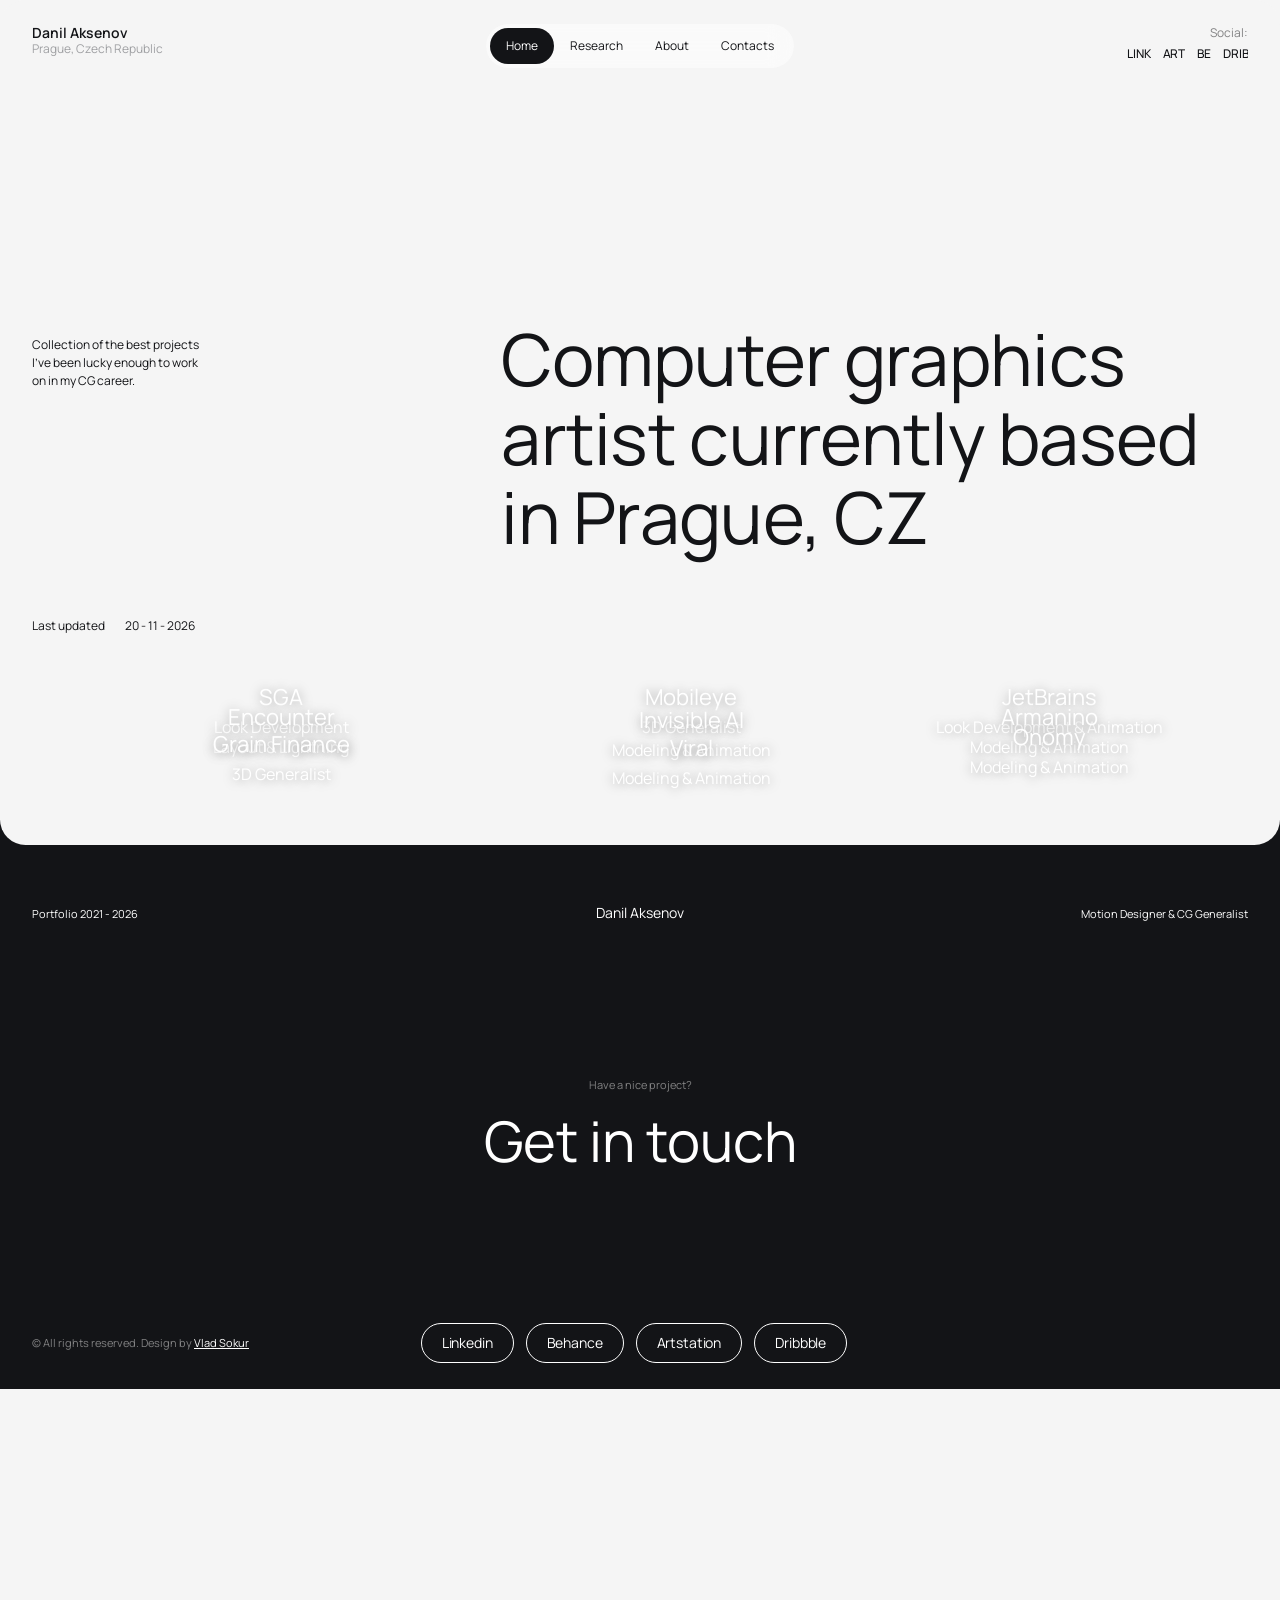
==== index.html @ c0228aa8 "Use looping GIF in Research and align artwork with equal 16px gaps" ====
<!doctype html>
<html lang="en"><head><meta charset="utf-8"><meta name="viewport" content="width=device-width,initial-scale=1"><meta name="description" content="Danil Aksenov — Motion Designer and CG Generalist. Selected projects, research and animation."><title>Danil Aksenov — Motion Designer & CG Generalist</title><link rel="stylesheet" href="fonts.css"><link rel="stylesheet" href="index.css"><link rel="stylesheet" href="migration.css?v=24"></head><body><div class="global w-embed"></div><div data-animation="default" class="navigation w-nav" data-easing2="ease" data-easing="ease" data-collapse="medium" role="banner" data-duration="800" data-doc-height="1"><div class="container nav"><div class="main-grid wf-grid"><div class="brand-logo-wrapper" style="will-change: transform; transform: translate3d(0px, 0%, 0px) scale3d(1, 1, 1) rotateX(0deg) rotateY(0deg) rotateZ(0deg) skew(0deg, 0deg); transform-style: preserve-3d;"><div class="flex-vertical"><a href="index.html?v=24" aria-current="page" class="nav-brand w-nav-brand w--current"><div class="letter-logo _1" style="will-change: opacity; opacity: 1;"><div>Danil Aksenov</div></div></a><div class="nav-location" style="will-change: opacity; opacity: 1;">Prague, Czech Republic</div></div></div><nav role="navigation" id="w-node-_6bff00c8-e530-755f-826a-24de53748403-537483ff" class="menu-nav w-nav-menu"><div class="menu-links-wrapper"><a href="index.html?v=24" aria-current="page" class="floating-item w-inline-block w--current"><div>Home</div></a><a href="galley.html?v=24" class="floating-item w-inline-block"><div>Research</div></a><a href="about.html?v=24" class="floating-item w-inline-block"><div>About</div></a><div class="contact-us-trigger"><a href="mailto:danil.aksenov.personal@gmail.com" class="floating-item w-inline-block"><div>Contacts</div></a></div></div><div id="w-node-_1e26e799-f057-6978-0356-63011d50c113-537483ff" class="nav-link-stack header" style="will-change: transform; transform: translate3d(0px, 0%, 0px) scale3d(1, 1, 1) rotateX(0deg) rotateY(0deg) rotateZ(0deg) skew(0deg, 0deg); transform-style: preserve-3d;"><p class="social-nav small text-color-grey-60" style="will-change: opacity; opacity: 1;">Social:<br></p><div class="nav-social-links-wrapper"><a href="https://www.linkedin.com/in/danielaksenov/" target="_blank" class="nav-link-wrapper _1 w-inline-block" style="will-change: opacity; opacity: 1;"><div class="nav-link-text header" style="transform: translate3d(0px, 0%, 0px) scale3d(1, 1, 1) rotateX(0deg) rotateY(0deg) rotateZ(0deg) skew(0deg, 0deg); transform-style: preserve-3d;">LINK</div></a><a href="https://www.artstation.com/danielaksenov" target="_blank" class="nav-link-wrapper _2 w-inline-block" style="will-change: opacity; opacity: 1;"><div class="nav-link-text header" style="transform: translate3d(0px, 0%, 0px) scale3d(1, 1, 1) rotateX(0deg) rotateY(0deg) rotateZ(0deg) skew(0deg, 0deg); transform-style: preserve-3d;">ART</div></a><a href="https://www.behance.net/danilaksenov" target="_blank" class="nav-link-wrapper _3 w-inline-block" style="will-change: opacity; opacity: 1;"><div class="nav-link-text header" style="transform: translate3d(0px, 0%, 0px) scale3d(1, 1, 1) rotateX(0deg) rotateY(0deg) rotateZ(0deg) skew(0deg, 0deg); transform-style: preserve-3d;">BE</div></a><a href="https://dribbble.com/idanja" target="_blank" class="nav-link-wrapper _1 w-inline-block" style="will-change: opacity; opacity: 1;"><div class="nav-link-text header" style="transform: translate3d(0px, 0%, 0px) scale3d(1, 1, 1) rotateX(0deg) rotateY(0deg) rotateZ(0deg) skew(0deg, 0deg); transform-style: preserve-3d;">Drib</div></a></div></div></nav><div id="w-node-_6bff00c8-e530-755f-826a-24de5374840e-537483ff" class="menu-button w-nav-button" role="button" tabindex="0" aria-label="Toggle menu" aria-expanded="false"><div class="hamburger-icon"><div class="hamburger-bar _1"></div><div class="hamburger-bar _2"></div></div></div></div></div></div><div class="page-wrapper"><div class="section"><div class="container hero w-container"><div class="main-grid wf-grid"><div class="_1st-col-max-width top-margin-m"><div id="w-node-_12ded8d8-88ce-2d5b-c084-29b4864aff2a-014d1ef0" class="flex-vertical full-hight space-between"><p class="paragraph small">Collection of the best projects I've been lucky enough to work on in my CG career. </p><div class="spacer _20"></div><div class="flex-horizontal gap-medium"><p class="paragraph small">Last updated</p><p class="paragraph small">20 - 11 - 2026</p></div></div></div><h1 id="w-node-eea5593f-5096-bcbb-548c-7aca4a2dc20e-014d1ef0" class="bilboard-heading">Computer graphics&nbsp;<br>artist currently based in&nbsp;Prague, CZ<br>‍</h1></div></div></div><div class="columns w-row"><div class="column-3 wf-grid w-col w-col-5"><div class="img_002 img" style="transform: translate3d(0px, 0px, 0px) scale3d(1, 1, 1) rotateX(0deg) rotateY(0deg) rotateZ(0deg) skew(0deg, 0deg); transform-style: preserve-3d;"><a href="#" class="lightbox-link-7 w-inline-block w-lightbox" aria-label="Open SGA" role="button"><img src="23c7a71582-677f911bb66220374d6a6f82_eye2-red.gif" loading="lazy" alt="SGA" class="image-2" decoding="async"><script type="application/json" class="w-json">{
  "items": [
    {
      "_id": "677f933f2c4178d35f7b1e13",
      "origFileName": "seq1-red.gif",
      "fileName": "seq1-red.gif",
      "fileSize": 1978857,
      "height": 106,
      "url": "0d39f5da6f-677f933f2c4178d35f7b1e13_seq1-red.gif",
      "width": 750,
      "type": "image"
    },
    {
      "_id": "677f943a238ac2aab576ac87",
      "origFileName": "eye_00157.jpg",
      "fileName": "eye_00157.jpg",
      "fileSize": 67132,
      "height": 282,
      "url": "00de5e7434-677f943a238ac2aab576ac87_eye_00157.jpg",
      "width": 2000,
      "type": "image"
    },
    {
      "_id": "677f93e2238ac2aab576291e",
      "origFileName": "seq2-red.gif",
      "fileName": "seq2-red.gif",
      "fileSize": 1890263,
      "height": 106,
      "url": "7875ecbae4-677f93e2238ac2aab576291e_seq2-red.gif",
      "width": 750,
      "type": "image"
    },
    {
      "_id": "677f943a1c99354198af484c",
      "origFileName": "face_00148.jpg",
      "fileName": "face_00148.jpg",
      "fileSize": 75454,
      "height": 282,
      "url": "5a947c3e8d-677f943a1c99354198af484c_face_00148.jpg",
      "width": 2000,
      "type": "image"
    }
  ],
  "group": ""
}</script></a><div class="project-name">SGA<br></div><div class="role">Look Development<br></div></div><div class="img_002 img" style="transform: translate3d(0px, 0px, 0px) scale3d(1, 1, 1) rotateX(0deg) rotateY(0deg) rotateZ(0deg) skew(0deg, 0deg); transform-style: preserve-3d;"><a href="#" class="lightbox-link-7 w-inline-block w-lightbox" aria-label="Open Encounter" role="button"><img src="0c035c710d-677e8c63930a96961b8e975d_screen3_reduced.gif" loading="lazy" height="Auto" alt="Encounter" class="image-2" decoding="async"><script type="application/json" class="w-json">{
  "items": [
    {
      "_id": "677e961bb2d4076720dfd8df",
      "origFileName": "cover.png",
      "fileName": "cover.png",
      "fileSize": 1939706,
      "height": 819,
      "url": "e4ac8e5a40-677e961bb2d4076720dfd8df_cover.png",
      "width": 1920,
      "type": "image"
    },
    {
      "_id": "677e8c63930a96961b8e975d",
      "origFileName": "screen3_reduced.gif",
      "fileName": "screen3_reduced.gif",
      "fileSize": 3441001,
      "height": 292,
      "url": "0c035c710d-677e8c63930a96961b8e975d_screen3_reduced.gif",
      "width": 700,
      "type": "image"
    }
  ],
  "group": ""
}</script></a><div class="project-name">Encounter<br></div><div class="role">Layout &amp; Lightning<br></div></div><div class="img_002 img" style="transform: translate3d(0px, 0px, 0px) scale3d(1, 1, 1) rotateX(0deg) rotateY(0deg) rotateZ(0deg) skew(0deg, 0deg); transform-style: preserve-3d;"><a href="#" class="lightbox-link-3 w-inline-block w-lightbox" aria-label="Open Grain Finance" role="button"><img src="5e1a1f3828-6641cc28339c1015781fbca0_cover_r_ups.jpg" loading="lazy" alt="Grain Finance" class="image-4" decoding="async"><script type="application/json" class="w-json">{
  "items": [
    {
      "_id": "677ea21e091d93a84d8bb4ae",
      "origFileName": "planet.gif",
      "fileName": "planet.gif",
      "fileSize": 3442481,
      "height": 360,
      "url": "dc5d271c99-677ea21e091d93a84d8bb4ae_planet.gif",
      "width": 640,
      "type": "image"
    },
    {
      "_id": "677ea21e6cf8d15284ab6c07",
      "origFileName": "base-red.gif",
      "fileName": "base-red.gif",
      "fileSize": 1842731,
      "height": 360,
      "url": "6edb04892a-677ea21e6cf8d15284ab6c07_base-red.gif",
      "width": 640,
      "type": "image"
    },
    {
      "_id": "6641cc28339c1015781fbca0",
      "origFileName": "cover_r_ups.jpg",
      "fileName": "cover_r_ups.jpg",
      "fileSize": 225324,
      "height": 2160,
      "url": "5e1a1f3828-6641cc28339c1015781fbca0_cover_r_ups.jpg",
      "width": 3840,
      "type": "image"
    },
    {
      "_id": "6640fce46ca6185e98e57696",
      "origFileName": "st2_r.jpg",
      "fileName": "st2_r.jpg",
      "fileSize": 71417,
      "height": 1080,
      "url": "05345d9b4e-6640fce46ca6185e98e57696_st2_r.jpg",
      "width": 1920,
      "type": "image"
    },
    {
      "_id": "6640fce4c14ea6e649ef270a",
      "origFileName": "st3_r.jpg",
      "fileName": "st3_r.jpg",
      "fileSize": 72502,
      "height": 788,
      "url": "6dc74e7edf-6640fce4c14ea6e649ef270a_st3_r.jpg",
      "width": 1400,
      "type": "image"
    }
  ],
  "group": ""
}</script></a><div class="project-name">Grain Finance<br></div><div class="role">3D Generalist<br></div></div></div><div class="column-4 wf-grid w-col w-col-3"><div class="img_002 img" style="transform: translate3d(0px, 0px, 0px) scale3d(1, 1, 1) rotateX(0deg) rotateY(0deg) rotateZ(0deg) skew(0deg, 0deg); transform-style: preserve-3d;"><a href="#" class="lightbox-link-7 w-inline-block w-lightbox" aria-label="Open Mobileye" role="button"><img src="a9d5a0a18e-6800b5ca703043db9fc90cd1_MAIN_RENDER_00128.jpg" loading="lazy" alt="Mobileye" class="image-5" decoding="async"><script type="application/json" class="w-json">{
  "items": [
    {
      "url": "https://player.vimeo.com/video/1075334943?badge=0&amp;autopause=0&amp",
      "originalUrl": "https://player.vimeo.com/video/1075334943?badge=0&amp;autopause=0&amp",
      "width": 940,
      "height": 529,
      "thumbnailUrl": "https://i.vimeocdn.com/video/2004897619-85025051af658ada781a04e2ee018b6e32bf55c8af9577df3e63c542b412a85f-d_1280",
      "html": "<iframe class=\"embedly-embed\" src=\"//cdn.embedly.com/widgets/media.html?src=https%3A%2F%2Fplayer.vimeo.com%2Fvideo%2F1075334943%3Fapp_id%3D122963&dntp=1&display_name=Vimeo&url=https%3A%2F%2Fplayer.vimeo.com%2Fvideo%2F1075334943%3Fbadge%3D0%26amp%3Bautopause%3D0%26amp&image=https%3A%2F%2Fi.vimeocdn.com%2Fvideo%2F2004897619-85025051af658ada781a04e2ee018b6e32bf55c8af9577df3e63c542b412a85f-d_1280&type=text%2Fhtml&schema=vimeo\" width=\"940\" height=\"529\" scrolling=\"no\" title=\"Vimeo embed\" frameborder=\"0\" allow=\"autoplay; fullscreen; encrypted-media; picture-in-picture;\" allowfullscreen=\"true\"></iframe>",
      "type": "video"
    },
    {
      "_id": "67fd1bec5b964c7ed06360a3",
      "origFileName": "mobileye_styleframes_v002.jpg",
      "fileName": "mobileye_styleframes_v002.jpg",
      "fileSize": 1101881,
      "height": 4000,
      "url": "af88cd55a4-67fd1bec5b964c7ed06360a3_mobileye_styleframes_v002.jpg",
      "width": 6300,
      "type": "image"
    }
  ],
  "group": ""
}</script></a><div class="project-name">Mobileye<br></div><div class="role">3D Generalist<br></div></div><div class="img_002 img" style="transform: translate3d(0px, 0px, 0px) scale3d(1, 1, 1) rotateX(0deg) rotateY(0deg) rotateZ(0deg) skew(0deg, 0deg); transform-style: preserve-3d;"><a href="#" class="lightbox-link-3 w-inline-block w-lightbox" aria-label="Open Invisible AI" role="button"><img src="012244b14d-677ea8f619e6b197e07360fa_cover4.jpg" loading="lazy" alt="Invisible AI" class="image-3" decoding="async"><script type="application/json" class="w-json">{
  "items": [
    {
      "_id": "677ea5c5fb11ecca5392c798",
      "origFileName": "clip3.gif",
      "fileName": "clip3.gif",
      "fileSize": 1867366,
      "height": 360,
      "url": "240f49de8f-677ea5c5fb11ecca5392c798_clip3.gif",
      "width": 640,
      "type": "image"
    },
    {
      "_id": "677ea66c602e25914b803562",
      "origFileName": "clip2.gif",
      "fileName": "clip2.gif",
      "fileSize": 4050346,
      "height": 360,
      "url": "9ddf94e900-677ea66c602e25914b803562_clip2.gif",
      "width": 640,
      "type": "image"
    },
    {
      "_id": "677ea5c6cfd5a47be14ee958",
      "origFileName": "clip1.gif",
      "fileName": "clip1.gif",
      "fileSize": 3401688,
      "height": 360,
      "url": "d145cab263-677ea5c6cfd5a47be14ee958_clip1.gif",
      "width": 640,
      "type": "image"
    }
  ],
  "group": ""
}</script></a><div class="project-name">Invisible AI<br></div><div class="role">Modeling &amp; Animation<br></div></div><div class="img_002 img" style="transform: translate3d(0px, 0px, 0px) scale3d(1, 1, 1) rotateX(0deg) rotateY(0deg) rotateZ(0deg) skew(0deg, 0deg); transform-style: preserve-3d;"><a href="#" class="lightbox-link-3 w-inline-block w-lightbox" aria-label="Open Viral" role="button"><img src="7434d011ae-6641cd2d2def5a79c9dce2a8_cover_ups.jpg" loading="lazy" alt="Viral" class="image-3" decoding="async"><script type="application/json" class="w-json">{
  "items": [
    {
      "_id": "677eae32677b649496a0b278",
      "origFileName": "clip4.gif",
      "fileName": "clip4.gif",
      "fileSize": 1522070,
      "height": 360,
      "url": "450519ebae-677eae32677b649496a0b278_clip4.gif",
      "width": 640,
      "type": "image"
    }
  ],
  "group": ""
}</script></a><div class="project-name">Viral<br></div><div class="role">Modeling &amp; Animation<br></div></div></div><div class="column-6 wf-grid w-col w-col-4"><div class="img_002 img" style="transform: translate3d(0px, 0px, 0px) scale3d(1, 1, 1) rotateX(0deg) rotateY(0deg) rotateZ(0deg) skew(0deg, 0deg); transform-style: preserve-3d;"><a href="#" class="lightbox-link-7 w-inline-block w-lightbox" aria-label="Open JetBrains" role="button"><img src="d87b383fe1-6800b77668a76e9a886cc039_man-red.gif" loading="lazy" alt="JetBrains" class="image-5" decoding="async"><script type="application/json" class="w-json">{
  "items": [
    {
      "_id": "6800b77668a76e9a886cc039",
      "origFileName": "man-red.gif",
      "fileName": "man-red.gif",
      "fileSize": 3182995,
      "height": 360,
      "url": "d87b383fe1-6800b77668a76e9a886cc039_man-red.gif",
      "width": 640,
      "type": "image"
    },
    {
      "_id": "6800b822d16a29c277270807",
      "origFileName": "man_f00.jpg",
      "fileName": "man_f00.jpg",
      "fileSize": 452344,
      "height": 1080,
      "url": "5de1a4eac4-6800b822d16a29c277270807_man_f00.jpg",
      "width": 1920,
      "type": "image"
    },
    {
      "_id": "6800b822ef90899aa8883eee",
      "origFileName": "man_f63.jpg",
      "fileName": "man_f63.jpg",
      "fileSize": 314467,
      "height": 1080,
      "url": "ef725977ff-6800b822ef90899aa8883eee_man_f63.jpg",
      "width": 1920,
      "type": "image"
    }
  ],
  "group": ""
}</script></a><div class="project-name">JetBrains<br></div><div class="role">Look Development &amp;&nbsp;Animation<br></div></div><div class="img_002 img" style="transform: translate3d(0px, 0px, 0px) scale3d(1, 1, 1) rotateX(0deg) rotateY(0deg) rotateZ(0deg) skew(0deg, 0deg); transform-style: preserve-3d;"><a href="#" class="lightbox-link-7 w-inline-block w-lightbox" aria-label="Open Armanino" role="button"><img src="28a010efc9-677eb5335ff6e66dd2525094_armanino-red.gif" loading="lazy" alt="Armanino" class="image-5" decoding="async"><script type="application/json" class="w-json">{
  "items": [
    {
      "url": "https://player.vimeo.com/video/944052188?h=8325adc11d&title=0&portrait=0",
      "originalUrl": "https://player.vimeo.com/video/944052188?h=8325adc11d&title=0&portrait=0",
      "width": 940,
      "height": 529,
      "thumbnailUrl": "https://i.vimeocdn.com/video/1848744626-97da7d907b58a32d589fdc3cabeb0f2f4462107ca9335b877e95e047f49f2d19-d_1280",
      "html": "<iframe class=\"embedly-embed\" src=\"//cdn.embedly.com/widgets/media.html?src=https%3A%2F%2Fplayer.vimeo.com%2Fvideo%2F944052188%3Fapp_id%3D122963&dntp=1&display_name=Vimeo&url=https%3A%2F%2Fplayer.vimeo.com%2Fvideo%2F944052188%3Fh%3D8325adc11d%26title%3D0%26portrait%3D0&image=https%3A%2F%2Fi.vimeocdn.com%2Fvideo%2F1848744626-97da7d907b58a32d589fdc3cabeb0f2f4462107ca9335b877e95e047f49f2d19-d_1280&type=text%2Fhtml&schema=vimeo\" width=\"940\" height=\"529\" scrolling=\"no\" title=\"Vimeo embed\" frameborder=\"0\" allow=\"autoplay; fullscreen; encrypted-media; picture-in-picture;\" allowfullscreen=\"true\"></iframe>",
      "type": "video"
    }
  ],
  "group": ""
}</script></a><div class="project-name">Armanino<br></div><div class="role">Modeling &amp;&nbsp;Animation<br></div></div><div class="img_002 img" style="transform: translate3d(0px, 0px, 0px) scale3d(1, 1, 1) rotateX(0deg) rotateY(0deg) rotateZ(0deg) skew(0deg, 0deg); transform-style: preserve-3d;"><a href="#" class="lightbox-link-7 w-inline-block w-lightbox" aria-label="Open Onomy" role="button"><img src="57f17999bd-677ec4bed0d797768b13dc36_pt4-red.gif" loading="lazy" alt="Onomy" class="image-5" decoding="async"><script type="application/json" class="w-json">{
  "items": [
    {
      "_id": "677ec4bed0d797768b13dc36",
      "origFileName": "pt4-red.gif",
      "fileName": "pt4-red.gif",
      "fileSize": 2131026,
      "height": 360,
      "url": "57f17999bd-677ec4bed0d797768b13dc36_pt4-red.gif",
      "width": 640,
      "type": "image"
    },
    {
      "_id": "677ec4bed0d797768b13dbfa",
      "origFileName": "pt5-red.gif",
      "fileName": "pt5-red.gif",
      "fileSize": 1903484,
      "height": 360,
      "url": "6a7ea31cdc-677ec4bed0d797768b13dbfa_pt5-red.gif",
      "width": 640,
      "type": "image"
    }
  ],
  "group": ""
}</script></a><div class="project-name">Onomy<br></div><div class="role">Modeling &amp;&nbsp;Animation<br></div></div></div></div><div class="w-layout-blockcontainer container-2 w-container"></div></div><div class="footer-wrapper"><div id="contacts" class="section footer"><div class="container footer w-container"><div class="grid"><div class="grid-item animation-reveal-1" style="transform: translate3d(0px, 32px, 0px) scale3d(1, 1, 1) rotateX(0deg) rotateY(0deg) rotateZ(0deg) skew(0deg, 0deg); transform-style: preserve-3d; opacity: 0;"><div class="flex-horizontal justify-space-between align-baseline"><div class="flex-item-33"><p class="paragraph extra-small">Portfolio 2021 - 2026</p></div><div class="flex-item-33 center"><p class="paragraph">Danil Aksenov</p></div><div class="flex-item-33 right"><p class="paragraph extra-small">Motion Designer &amp; CG&nbsp;Generalist</p></div></div></div><div class="footer-contact-wrapper animation-reveal-2" style="opacity: 0; transform: translate3d(0px, 32px, 0px) scale3d(1, 1, 1) rotateX(0deg) rotateY(0deg) rotateZ(0deg) skew(0deg, 0deg); transform-style: preserve-3d;"><p class="paragraph extra-small text-color-grey-60">Have a nice project?</p><div class="spacer _20"></div><a href="mailto:danil.aksenov.personal@gmail.com" class="contact-email-link w-inline-block" aria-label="Email Danil Aksenov at danil.aksenov.personal@gmail.com"><div class="overflow-hidden"><div class="link-floating-text contact-email-text-shadow" style="transform: translate3d(0px, 0%, 0px) scale3d(1, 1, 1) rotateX(0deg) rotateY(0deg) rotateZ(0deg) skew(0deg, 0deg); transform-style: preserve-3d;">Get in touch</div></div></a></div></div><div class="grid"><div class="grid-item _33 footer-2"><div class="footer-bottom-wrapper animation-reveal-2" style="opacity: 0; transform: translate3d(0px, 32px, 0px) scale3d(1, 1, 1) rotateX(0deg) rotateY(0deg) rotateZ(0deg) skew(0deg, 0deg); transform-style: preserve-3d;"><div class="paragraph extra-small">© All rights reserved. Design by <a href="https://vladsokur.webflow.io" target="_blank" class="text-link white">Vlad Sokur</a> <br></div></div></div><div class="grid-item _33 footer-center"><div class="footer-bottom-wrapper center-align animation-reveal-2" style="opacity: 0; transform: translate3d(0px, 32px, 0px) scale3d(1, 1, 1) rotateX(0deg) rotateY(0deg) rotateZ(0deg) skew(0deg, 0deg); transform-style: preserve-3d;"><a href="https://www.linkedin.com/in/danielaksenov/" target="_blank" class="button stroke white w-inline-block"><div class="link-text-wrapper"><div class="link-floating-text shadow-medium-light" style="transform: translate3d(0px, 0%, 0px) scale3d(1, 1, 1) rotateX(0deg) rotateY(0deg) rotateZ(0deg) skew(0deg, 0deg); transform-style: preserve-3d;">Linkedin</div></div></a><a href="https://www.behance.net/danilaksenov" target="_blank" class="button stroke white w-inline-block"><div class="link-text-wrapper"><div class="link-floating-text shadow-medium-light" style="transform: translate3d(0px, 0%, 0px) scale3d(1, 1, 1) rotateX(0deg) rotateY(0deg) rotateZ(0deg) skew(0deg, 0deg); transform-style: preserve-3d;">Behance</div></div></a><a href="https://www.artstation.com/danielaksenov" target="_blank" class="button stroke white w-inline-block"><div class="link-text-wrapper"><div class="link-floating-text shadow-medium-light" style="transform: translate3d(0px, 0%, 0px) scale3d(1, 1, 1) rotateX(0deg) rotateY(0deg) rotateZ(0deg) skew(0deg, 0deg); transform-style: preserve-3d;">Artstation</div></div></a><a href="https://dribbble.com/idanja" target="_blank" class="button stroke white w-inline-block"><div class="link-text-wrapper"><div class="link-floating-text shadow-medium-light" style="transform: translate3d(0px, 0%, 0px) scale3d(1, 1, 1) rotateX(0deg) rotateY(0deg) rotateZ(0deg) skew(0deg, 0deg); transform-style: preserve-3d;">Dribbble</div></div></a></div></div></div></div></div></div><script src="site.js?v=24" defer></script></body></html>
---- fonts.css ----
@font-face {
  font-family: 'Manrope';
  font-style: normal;
  font-weight: 400;
  font-display: swap;
  src: url(c4a1fdb19c-xn7_YHE41ni1AdIRqAuZuw1Bx9mbZk79FO_F.ttf) format('truetype');
}
@font-face {
  font-family: 'Manrope';
  font-style: normal;
  font-weight: 500;
  font-display: swap;
  src: url(562a2afbcb-xn7_YHE41ni1AdIRqAuZuw1Bx9mbZk7PFO_F.ttf) format('truetype');
}
@font-face {
  font-family: 'Manrope';
  font-style: normal;
  font-weight: 600;
  font-display: swap;
  src: url(6785230cfb-xn7_YHE41ni1AdIRqAuZuw1Bx9mbZk4jE-_F.ttf) format('truetype');
}
@font-face {
  font-family: 'Manrope';
  font-style: normal;
  font-weight: 700;
  font-display: swap;
  src: url(44033c0251-xn7_YHE41ni1AdIRqAuZuw1Bx9mbZk4aE-_F.ttf) format('truetype');
}
---- index.css ----
.wf-force-outline-none[tabindex="-1"]:focus { outline: none; }
html { font-size: 16px; }
html.wf-open-canvas { font-size: 16px; }
html { font-family: sans-serif; text-size-adjust: 100%; }
body { margin: 0px; }
article, aside, details, figcaption, figure, footer, header, hgroup, main, menu, nav, section, summary { display: block; }
audio, canvas, progress, video { display: inline-block; vertical-align: baseline; }
audio:not([controls]) { display: none; height: 0px; }
[hidden], template { display: none; }
a { background-color: transparent; }
a:active, a:hover { outline: 0px; }
abbr[title] { border-bottom: 1px dotted; }
b, strong { font-weight: bold; }
dfn { font-style: italic; }
h1 { font-size: 2em; margin: 0.67em 0px; }
mark { background: rgb(255, 255, 0); color: rgb(0, 0, 0); }
small { font-size: 80%; }
sub, sup { font-size: 75%; line-height: 0; position: relative; vertical-align: baseline; }
sup { top: -0.5em; }
sub { bottom: -0.25em; }
img { border: 0px; }
svg:not(:root) { overflow: hidden; }
figure { margin: 1em 40px; }
hr { box-sizing: content-box; height: 0px; }
pre { overflow: auto; }
code, kbd, pre, samp { font-family: monospace, monospace; font-size: 1em; }
button, input, optgroup, select, textarea { color: inherit; font: inherit; margin: 0px; }
button { overflow: visible; }
button, select { text-transform: none; }
button, html input[type="button"], input[type="reset"] { appearance: button; cursor: pointer; }
button[disabled], html input[disabled] { cursor: default; }
input { line-height: normal; }
input[type="checkbox"], input[type="radio"] { box-sizing: border-box; padding: 0px; }
input[type="number"]::-webkit-inner-spin-button, input[type="number"]::-webkit-outer-spin-button { height: auto; }
input[type="search"] { appearance: none; }
input[type="search"]::-webkit-search-cancel-button, input[type="search"]::-webkit-search-decoration { appearance: none; }
fieldset { border: 1px solid rgb(192, 192, 192); margin: 0px 2px; padding: 0.35em 0.625em 0.75em; }
legend { border: 0px; padding: 0px; }
textarea { overflow: auto; }
optgroup { font-weight: bold; }
table { border-collapse: collapse; border-spacing: 0px; }
td, th { padding: 0px; }
@font-face { font-family: webflow-icons; src: url("[data-uri]") format("truetype"); font-weight: normal; font-style: normal; }
[class^="w-icon-"], [class*=" w-icon-"] { speak: none; font-style: normal; font-weight: normal; font-variant: normal; text-transform: none; line-height: 1; -webkit-font-smoothing: antialiased; font-family: webflow-icons !important; }
.w-icon-slider-right::before { content: ""; }
.w-icon-slider-left::before { content: ""; }
.w-icon-nav-menu::before { content: ""; }
.w-icon-arrow-down::before, .w-icon-dropdown-toggle::before { content: ""; }
.w-icon-file-upload-remove::before { content: ""; }
.w-icon-file-upload-icon::before { content: ""; }
* { box-sizing: border-box; }
html { height: 100%; }
body { margin: 0px; min-height: 100%; background-color: rgb(255, 255, 255); font-family: Arial, sans-serif; font-size: 14px; line-height: 20px; color: rgb(51, 51, 51); }
img { max-width: 100%; vertical-align: middle; display: inline-block; }
html.w-mod-touch * { background-attachment: scroll !important; }
.w-block { display: block; }
.w-inline-block { max-width: 100%; display: inline-block; }
.w-clearfix::before, .w-clearfix::after { content: " "; display: table; grid-area: 1 / 1 / 2 / 2; }
.w-clearfix::after { clear: both; }
.w-hidden { display: none; }
.w-button { display: inline-block; padding: 9px 15px; background-color: rgb(56, 152, 236); color: white; border: 0px; line-height: inherit; text-decoration: none; cursor: pointer; border-radius: 0px; }
input.w-button { appearance: button; }
:where(button.w-popover-trigger) { background-color: transparent; border: 0px; color: inherit; cursor: pointer; font: inherit; margin: 0px; padding: 0px; text-align: inherit; text-decoration: inherit; }
:where(button.w-modal-trigger) { background-color: transparent; border: 0px; color: inherit; cursor: pointer; font: inherit; margin: 0px; padding: 0px; text-align: inherit; text-decoration: inherit; }
:where(.w-popover) { position-anchor: auto; position-area: top; }
:where(.w-popover[data-w-popover-backdrop-animated], .w-modal[data-w-popover-backdrop-animated])::backdrop { animation: var(--w-backdrop-animation, none); }
:where(.w-popover, .w-modal) { --w-backdrop-animation: initial; }
.w-popover-mask { position: fixed !important; inset: 0px !important; width: auto !important; height: auto !important; max-width: none !important; max-height: none !important; margin: 0px !important; padding: 0px !important; border: 0px !important; opacity: 0 !important; transform: none !important; clip-path: none !important; pointer-events: auto !important; }
.w-popover-mask[popover] { translate: none !important; rotate: none !important; scale: none !important; }
.w-popover-mask::backdrop { display: none !important; }
.w-popover-mask:not(:popover-open) { display: none !important; }
@supports not selector(:popover-open) {
  .w-popover-mask { display: none !important; }
}
.w-popover[popover]:not(:popover-open) { display: none; }
.w-modal:not([open]):not([popover]) { display: none; }
.w-modal[popover]:not(:popover-open) { display: none; }
:where(.w-modal[data-w-modal-lock-scroll]) { overscroll-behavior: contain; }
html[data-w-dynpage] [data-w-cloak] { color: transparent !important; }
.w-code-block { margin: unset; }
pre.w-code-block code { all: inherit; }
pre.w-code-block code > span { display: block !important; }
.w-optimization { display: contents; }
.w-webflow-badge, .w-webflow-badge > img { box-sizing: unset; width: unset; height: unset; max-height: unset; max-width: unset; min-height: unset; min-width: unset; margin: unset; padding: unset; float: unset; clear: unset; border: unset; border-radius: unset; background: unset; box-shadow: unset; transform: unset; transition: unset; direction: unset; font-family: unset; font-weight: unset; color: unset; font-size: unset; line-height: unset; font-style: unset; font-variant: unset; text-align: unset; letter-spacing: unset; text-decoration: unset; text-indent: unset; text-transform: unset; list-style-type: unset; text-shadow: unset; vertical-align: unset; cursor: unset; white-space: unset; word-break: unset; word-spacing: unset; overflow-wrap: unset; }
.w-webflow-badge { white-space: nowrap; box-shadow: rgba(0, 0, 0, 0.1) 0px 0px 0px 1px, rgba(0, 0, 0, 0.1) 0px 1px 3px; cursor: pointer; position: fixed !important; display: inline-block !important; visibility: visible !important; opacity: 1 !important; z-index: 2147483647 !important; inset: auto 12px 12px auto !important; color: rgb(170, 173, 176) !important; background-color: rgb(255, 255, 255) !important; border-radius: 3px !important; padding: 6px !important; font-size: 12px !important; line-height: 14px !important; text-decoration: none !important; transform: none !important; margin: 0px !important; width: auto !important; height: auto !important; overflow: unset !important; }
.w-webflow-badge > img { position: unset; display: inline-block !important; visibility: unset !important; opacity: 1 !important; vertical-align: middle !important; }
h1, h2, h3, h4, h5, h6 { font-weight: bold; margin-bottom: 10px; }
h1 { font-size: 38px; line-height: 44px; margin-top: 20px; }
h2 { font-size: 32px; line-height: 36px; margin-top: 20px; }
h3 { font-size: 24px; line-height: 30px; margin-top: 20px; }
h4 { font-size: 18px; line-height: 24px; margin-top: 10px; }
h5 { font-size: 14px; line-height: 20px; margin-top: 10px; }
h6 { font-size: 12px; line-height: 18px; margin-top: 10px; }
p { margin-top: 0px; margin-bottom: 10px; }
blockquote { margin: 0px 0px 10px; padding: 10px 20px; border-left: 5px solid rgb(226, 226, 226); font-size: 18px; line-height: 22px; }
figure { margin: 0px 0px 10px; }
figcaption { margin-top: 5px; text-align: center; }
ul, ol { margin-top: 0px; margin-bottom: 10px; padding-left: 40px; }
.w-list-unstyled { padding-left: 0px; list-style: none; }
.w-embed::before, .w-embed::after { content: " "; display: table; grid-area: 1 / 1 / 2 / 2; }
.w-embed::after { clear: both; }
.w-video { width: 100%; position: relative; padding: 0px; }
.w-video iframe, .w-video object, .w-video embed { position: absolute; top: 0px; left: 0px; width: 100%; height: 100%; border-width: medium; border-style: none; border-color: currentcolor; border-image: none; }
fieldset { padding: 0px; margin: 0px; border: 0px; }
button, [type="button"], [type="reset"] { border: 0px; cursor: pointer; appearance: button; }
.w-form { margin: 0px 0px 15px; }
.w-form-done { display: none; padding: 20px; text-align: center; background-color: rgb(221, 221, 221); }
.w-form-fail { display: none; margin-top: 10px; padding: 10px; background-color: rgb(255, 222, 222); }
label { display: block; margin-bottom: 5px; font-weight: bold; }
.w-input, .w-select { display: block; width: 100%; height: 38px; padding: 8px 12px; margin-bottom: 10px; font-size: 14px; line-height: 1.42857; color: rgb(51, 51, 51); vertical-align: middle; background-color: rgb(255, 255, 255); border: 1px solid rgb(204, 204, 204); }
.w-input::placeholder, .w-select::placeholder { color: rgb(153, 153, 153); }
.w-input:focus, .w-select:focus { border-color: rgb(56, 152, 236); outline: 0px; }
.w-input[disabled], .w-select[disabled], .w-input[readonly], .w-select[readonly], fieldset[disabled] .w-input, fieldset[disabled] .w-select { cursor: not-allowed; }
.w-input[disabled]:not(.w-input-disabled), .w-select[disabled]:not(.w-input-disabled), .w-input[readonly], .w-select[readonly], fieldset[disabled]:not(.w-input-disabled) .w-input, fieldset[disabled]:not(.w-input-disabled) .w-select { background-color: rgb(238, 238, 238); }
textarea.w-input, textarea.w-select { height: auto; }
.w-select { background-color: rgb(243, 243, 243); }
.w-select[multiple] { height: auto; }
.w-form-label { display: inline-block; cursor: pointer; font-weight: normal; margin-bottom: 0px; }
.w-radio { display: block; margin-bottom: 5px; padding-left: 20px; }
.w-radio::before, .w-radio::after { content: " "; display: table; grid-area: 1 / 1 / 2 / 2; }
.w-radio::after { clear: both; }
.w-radio-input { margin: 4px 0px 0px -20px; line-height: normal; float: left; }
.w-radio-input { margin-top: 3px; }
.w-file-upload { display: block; margin-bottom: 10px; }
.w-file-upload-input { width: 0.1px; height: 0.1px; opacity: 0; overflow: hidden; position: absolute; z-index: -100; }
.w-file-upload-default, .w-file-upload-uploading, .w-file-upload-success { display: inline-block; color: rgb(51, 51, 51); }
.w-file-upload-error { display: block; margin-top: 10px; }
.w-file-upload-default.w-hidden, .w-file-upload-uploading.w-hidden, .w-file-upload-error.w-hidden, .w-file-upload-success.w-hidden { display: none; }
.w-file-upload-uploading-btn { display: flex; font-size: 14px; font-weight: normal; cursor: pointer; margin: 0px; padding: 8px 12px; border: 1px solid rgb(204, 204, 204); background-color: rgb(250, 250, 250); }
.w-file-upload-file { display: flex; flex-grow: 1; justify-content: space-between; margin: 0px; padding: 8px 9px 8px 11px; border: 1px solid rgb(204, 204, 204); background-color: rgb(250, 250, 250); }
.w-file-upload-file-name { font-size: 14px; font-weight: normal; display: block; }
.w-file-remove-link { margin-top: 3px; margin-left: 10px; width: auto; height: auto; padding: 3px; display: block; cursor: pointer; }
.w-icon-file-upload-remove { margin: auto; font-size: 10px; }
.w-file-upload-error-msg { display: inline-block; color: rgb(234, 56, 76); padding: 2px 0px; }
.w-file-upload-info { display: inline-block; line-height: 38px; padding: 0px 12px; }
.w-file-upload-label { display: inline-block; font-size: 14px; font-weight: normal; cursor: pointer; margin: 0px; padding: 8px 12px; border: 1px solid rgb(204, 204, 204); background-color: rgb(250, 250, 250); }
.w-icon-file-upload-icon, .w-icon-file-upload-uploading { display: inline-block; margin-right: 8px; width: 20px; }
.w-icon-file-upload-uploading { height: 20px; }
.w-container { margin-left: auto; margin-right: auto; max-width: 940px; }
.w-container::before, .w-container::after { content: " "; display: table; grid-area: 1 / 1 / 2 / 2; }
.w-container::after { clear: both; }
.w-container .w-row { margin-left: -10px; margin-right: -10px; }
.w-row::before, .w-row::after { content: " "; display: table; grid-area: 1 / 1 / 2 / 2; }
.w-row::after { clear: both; }
.w-row .w-row { margin-left: 0px; margin-right: 0px; }
.w-col { position: relative; float: left; width: 100%; min-height: 1px; padding-left: 10px; padding-right: 10px; }
.w-col .w-col { padding-left: 0px; padding-right: 0px; }
.w-col-1 { width: 8.33333%; }
.w-col-2 { width: 16.6667%; }
.w-col-3 { width: 25%; }
.w-col-4 { width: 33.3333%; }
.w-col-5 { width: 41.6667%; }
.w-col-6 { width: 50%; }
.w-col-7 { width: 58.3333%; }
.w-col-8 { width: 66.6667%; }
.w-col-9 { width: 75%; }
.w-col-10 { width: 83.3333%; }
.w-col-11 { width: 91.6667%; }
.w-col-12 { width: 100%; }
.w-hidden-main { display: none !important; }
@media screen and (max-width: 991px) {
  .w-container { max-width: 728px; }
  .w-hidden-main { display: inherit !important; }
  .w-hidden-medium { display: none !important; }
  .w-col-medium-1 { width: 8.33333%; }
  .w-col-medium-2 { width: 16.6667%; }
  .w-col-medium-3 { width: 25%; }
  .w-col-medium-4 { width: 33.3333%; }
  .w-col-medium-5 { width: 41.6667%; }
  .w-col-medium-6 { width: 50%; }
  .w-col-medium-7 { width: 58.3333%; }
  .w-col-medium-8 { width: 66.6667%; }
  .w-col-medium-9 { width: 75%; }
  .w-col-medium-10 { width: 83.3333%; }
  .w-col-medium-11 { width: 91.6667%; }
  .w-col-medium-12 { width: 100%; }
  .w-col-stack { width: 100%; left: auto; right: auto; }
}
@media screen and (max-width: 767px) {
  .w-hidden-main { display: inherit !important; }
  .w-hidden-medium { display: inherit !important; }
  .w-hidden-small { display: none !important; }
  .w-row, .w-container .w-row { margin-left: 0px; margin-right: 0px; }
  .w-col { width: 100%; left: auto; right: auto; }
  .w-col-small-1 { width: 8.33333%; }
  .w-col-small-2 { width: 16.6667%; }
  .w-col-small-3 { width: 25%; }
  .w-col-small-4 { width: 33.3333%; }
  .w-col-small-5 { width: 41.6667%; }
  .w-col-small-6 { width: 50%; }
  .w-col-small-7 { width: 58.3333%; }
  .w-col-small-8 { width: 66.6667%; }
  .w-col-small-9 { width: 75%; }
  .w-col-small-10 { width: 83.3333%; }
  .w-col-small-11 { width: 91.6667%; }
  .w-col-small-12 { width: 100%; }
}
@media screen and (max-width: 479px) {
  .w-container { max-width: none; }
  .w-hidden-main { display: inherit !important; }
  .w-hidden-medium { display: inherit !important; }
  .w-hidden-small { display: inherit !important; }
  .w-hidden-tiny { display: none !important; }
  .w-col { width: 100%; }
  .w-col-tiny-1 { width: 8.33333%; }
  .w-col-tiny-2 { width: 16.6667%; }
  .w-col-tiny-3 { width: 25%; }
  .w-col-tiny-4 { width: 33.3333%; }
  .w-col-tiny-5 { width: 41.6667%; }
  .w-col-tiny-6 { width: 50%; }
  .w-col-tiny-7 { width: 58.3333%; }
  .w-col-tiny-8 { width: 66.6667%; }
  .w-col-tiny-9 { width: 75%; }
  .w-col-tiny-10 { width: 83.3333%; }
  .w-col-tiny-11 { width: 91.6667%; }
  .w-col-tiny-12 { width: 100%; }
}
.w-widget { position: relative; }
.w-widget-map { width: 100%; height: 400px; }
.w-widget-map label { width: auto; display: inline; }
.w-widget-map img { max-width: inherit; }
.w-widget-map .gm-style-iw { text-align: center; }
.w-widget-map .gm-style-iw > button { display: none !important; }
.w-widget-twitter { overflow: hidden; }
.w-widget-twitter-count-shim { display: inline-block; vertical-align: top; position: relative; width: 28px; height: 20px; text-align: center; background: white; border: 1px solid rgb(117, 134, 150); border-radius: 3px; }
.w-widget-twitter-count-shim * { pointer-events: none; user-select: none; }
.w-widget-twitter-count-shim .w-widget-twitter-count-inner { position: relative; font-size: 15px; line-height: 12px; text-align: center; color: rgb(153, 153, 153); font-family: serif; }
.w-widget-twitter-count-shim .w-widget-twitter-count-clear { position: relative; display: block; }
.w-widget-twitter-count-shim.w--large { width: 36px; height: 28px; }
.w-widget-twitter-count-shim.w--large .w-widget-twitter-count-inner { font-size: 18px; line-height: 18px; }
.w-widget-twitter-count-shim:not(.w--vertical) { margin-left: 5px; margin-right: 8px; }
.w-widget-twitter-count-shim:not(.w--vertical).w--large { margin-left: 6px; }
.w-widget-twitter-count-shim:not(.w--vertical)::before, .w-widget-twitter-count-shim:not(.w--vertical)::after { top: 50%; left: 0px; border: solid transparent; content: " "; height: 0px; width: 0px; position: absolute; pointer-events: none; }
.w-widget-twitter-count-shim:not(.w--vertical)::before { border-color: rgba(117, 134, 150, 0) rgb(93, 108, 123) rgba(117, 134, 150, 0) rgba(117, 134, 150, 0); border-width: 4px; margin-left: -9px; margin-top: -4px; }
.w-widget-twitter-count-shim:not(.w--vertical).w--large::before { border-width: 5px; margin-left: -10px; margin-top: -5px; }
.w-widget-twitter-count-shim:not(.w--vertical)::after { border-color: rgba(255, 255, 255, 0) white rgba(255, 255, 255, 0) rgba(255, 255, 255, 0); border-width: 4px; margin-left: -8px; margin-top: -4px; }
.w-widget-twitter-count-shim:not(.w--vertical).w--large::after { border-width: 5px; margin-left: -9px; margin-top: -5px; }
.w-widget-twitter-count-shim.w--vertical { width: 61px; height: 33px; margin-bottom: 8px; }
.w-widget-twitter-count-shim.w--vertical::before, .w-widget-twitter-count-shim.w--vertical::after { top: 100%; left: 50%; border: solid transparent; content: " "; height: 0px; width: 0px; position: absolute; pointer-events: none; }
.w-widget-twitter-count-shim.w--vertical::before { border-color: rgb(93, 108, 123) rgba(117, 134, 150, 0) rgba(117, 134, 150, 0); border-width: 5px; margin-left: -5px; }
.w-widget-twitter-count-shim.w--vertical::after { border-color: white rgba(255, 255, 255, 0) rgba(255, 255, 255, 0); border-width: 4px; margin-left: -4px; }
.w-widget-twitter-count-shim.w--vertical .w-widget-twitter-count-inner { font-size: 18px; line-height: 22px; }
.w-widget-twitter-count-shim.w--vertical.w--large { width: 76px; }
.w-background-video { position: relative; overflow: hidden; height: 500px; color: white; }
.w-background-video > video { background-size: cover; background-position: 50% 50%; position: absolute; margin: auto; width: 100%; height: 100%; inset: -100%; object-fit: cover; z-index: -100; }
.w-background-video > video::-webkit-media-controls-start-playback-button { display: none !important; appearance: none; }
.w-background-video--control { position: absolute; bottom: 1em; right: 1em; background-color: transparent; padding: 0px; }
.w-background-video--control > [hidden] { display: none !important; }
.w-slider { position: relative; height: 300px; text-align: center; background: rgb(221, 221, 221); clear: both; -webkit-tap-highlight-color: rgba(0, 0, 0, 0); }
.w-slider-mask { position: relative; display: block; overflow: hidden; z-index: 1; left: 0px; right: 0px; height: 100%; white-space: nowrap; }
.w-slide { position: relative; display: inline-block; vertical-align: top; width: 100%; height: 100%; white-space: normal; text-align: left; }
.w-slider-nav { position: absolute; z-index: 2; inset: auto 0px 0px; margin: auto; padding-top: 10px; height: 40px; text-align: center; -webkit-tap-highlight-color: rgba(0, 0, 0, 0); }
.w-slider-nav.w-round > div { border-radius: 100%; }
.w-slider-nav.w-num > div { width: auto; height: auto; padding: 0.2em 0.5em; font-size: inherit; line-height: inherit; }
.w-slider-nav.w-shadow > div { box-shadow: rgba(51, 51, 51, 0.4) 0px 0px 3px; }
.w-slider-nav-invert { color: rgb(255, 255, 255); }
.w-slider-nav-invert > div { background-color: rgba(34, 34, 34, 0.4); }
.w-slider-nav-invert > div.w-active { background-color: rgb(34, 34, 34); }
.w-slider-dot { position: relative; display: inline-block; width: 1em; height: 1em; background-color: rgba(255, 255, 255, 0.4); cursor: pointer; margin: 0px 3px 0.5em; transition: background-color 100ms, color 100ms; }
.w-slider-dot.w-active { background-color: rgb(255, 255, 255); }
.w-slider-dot:focus { outline: none; box-shadow: rgb(255, 255, 255) 0px 0px 0px 2px; }
.w-slider-dot:focus.w-active { box-shadow: none; }
.w-slider-arrow-left, .w-slider-arrow-right { position: absolute; width: 80px; inset: 0px; margin: auto; cursor: pointer; overflow: hidden; color: white; font-size: 40px; -webkit-tap-highlight-color: rgba(0, 0, 0, 0); user-select: none; }
.w-slider-arrow-left [class^="w-icon-"], .w-slider-arrow-right [class^="w-icon-"], .w-slider-arrow-left [class*=" w-icon-"], .w-slider-arrow-right [class*=" w-icon-"] { position: absolute; }
.w-slider-arrow-left:focus, .w-slider-arrow-right:focus { outline: 0px; }
.w-slider-arrow-left { z-index: 3; right: auto; }
.w-slider-arrow-right { z-index: 4; left: auto; }
.w-icon-slider-left, .w-icon-slider-right { inset: 0px; margin: auto; width: 1em; height: 1em; }
.w-slider-aria-label { border: 0px; clip: rect(0px, 0px, 0px, 0px); height: 1px; margin: -1px; overflow: hidden; padding: 0px; position: absolute; width: 1px; }
.w-slider-force-show { display: block !important; }
.w-dropdown { display: inline-block; position: relative; text-align: left; margin-left: auto; margin-right: auto; z-index: 900; }
.w-dropdown-btn, .w-dropdown-toggle, .w-dropdown-link { position: relative; vertical-align: top; text-decoration: none; color: rgb(34, 34, 34); padding: 20px; text-align: left; margin-left: auto; margin-right: auto; white-space: nowrap; }
.w-dropdown-toggle { user-select: none; display: inline-block; cursor: pointer; padding-right: 40px; }
.w-dropdown-toggle:focus { outline: 0px; }
.w-icon-dropdown-toggle { position: absolute; top: 0px; right: 0px; bottom: 0px; margin: auto 20px auto auto; width: 1em; height: 1em; }
.w-dropdown-list { position: absolute; background: rgb(221, 221, 221); display: none; min-width: 100%; }
.w-dropdown-list.w--open { display: block; }
.w-dropdown-link { padding: 10px 20px; display: block; color: rgb(34, 34, 34); }
.w-dropdown-link.w--current { color: rgb(0, 130, 243); }
.w-dropdown-link:focus { outline: 0px; }
.w-lightbox-backdrop { cursor: auto; font-style: normal; letter-spacing: normal; list-style: disc; text-indent: 0px; text-shadow: none; text-transform: none; visibility: visible; white-space: normal; word-break: normal; word-spacing: normal; overflow-wrap: normal; position: fixed; inset: 0px; color: rgb(255, 255, 255); font-family: "Helvetica Neue", Helvetica, Ubuntu, "Segoe UI", Verdana, sans-serif; font-size: 17px; line-height: 1.2; font-weight: 300; text-align: center; background: rgba(0, 0, 0, 0.9); z-index: 2000; outline: 0px; opacity: 0; user-select: none; -webkit-tap-highlight-color: transparent; transform: translate(0px, 0px); }
.w-lightbox-backdrop, .w-lightbox-container { height: 100%; overflow: auto; }
.w-lightbox-content { position: relative; height: 100vh; overflow: hidden; }
.w-lightbox-view { position: absolute; width: 100vw; height: 100vh; opacity: 0; }
.w-lightbox-view::before { content: ""; height: 100vh; }
.w-lightbox-group, .w-lightbox-group .w-lightbox-view, .w-lightbox-group .w-lightbox-view::before { height: 86vh; }
.w-lightbox-frame, .w-lightbox-view::before { display: inline-block; vertical-align: middle; }
.w-lightbox-figure { position: relative; margin: 0px; }
.w-lightbox-group .w-lightbox-figure { cursor: pointer; }
.w-lightbox-img { width: auto; height: auto; max-width: none; }
.w-lightbox-image { display: block; float: none; max-width: 100vw; max-height: 100vh; }
.w-lightbox-group .w-lightbox-image { max-height: 86vh; }
.w-lightbox-caption { position: absolute; right: 0px; bottom: 0px; left: 0px; padding: 0.5em 1em; background: rgba(0, 0, 0, 0.4); text-align: left; text-overflow: ellipsis; white-space: nowrap; overflow: hidden; }
.w-lightbox-embed { position: absolute; inset: 0px; width: 100%; height: 100%; }
.w-lightbox-control { position: absolute; top: 0px; width: 4em; background-size: 24px auto; background-repeat: no-repeat; background-position: center center; cursor: pointer; transition: 0.3s; }
.w-lightbox-left { display: none; bottom: 0px; left: 0px; background-image: url("[data-uri]"); }
.w-lightbox-right { display: none; right: 0px; bottom: 0px; background-image: url("[data-uri]"); }
.w-lightbox-close { right: 0px; height: 2.6em; background-image: url("[data-uri]"); background-size: 18px auto; }
.w-lightbox-strip { position: absolute; bottom: 0px; left: 0px; right: 0px; padding: 0px 1vh; line-height: 0; white-space: nowrap; overflow: auto hidden; }
.w-lightbox-item { display: inline-block; width: 10vh; padding: 2vh 1vh; box-sizing: content-box; cursor: pointer; transform: translate3d(0px, 0px, 0px); }
.w-lightbox-active { opacity: 0.3; }
.w-lightbox-thumbnail { position: relative; height: 10vh; background: rgb(34, 34, 34); overflow: hidden; }
.w-lightbox-thumbnail-image { position: absolute; top: 0px; left: 0px; }
.w-lightbox-thumbnail .w-lightbox-tall { top: 50%; width: 100%; transform: translate(0px, -50%); }
.w-lightbox-thumbnail .w-lightbox-wide { left: 50%; height: 100%; transform: translate(-50%, 0px); }
.w-lightbox-spinner { position: absolute; top: 50%; left: 50%; box-sizing: border-box; width: 40px; height: 40px; margin-top: -20px; margin-left: -20px; border: 5px solid rgba(0, 0, 0, 0.4); border-radius: 50%; animation: 0.8s linear 0s infinite normal none running spin; }
.w-lightbox-spinner::after { content: ""; position: absolute; inset: -4px; border-width: 3px; border-style: solid; border-color: transparent transparent rgb(255, 255, 255); border-image: none; border-radius: 50%; }
.w-lightbox-hide { display: none; }
.w-lightbox-noscroll { overflow: hidden; }
@media (min-width: 768px) {
  .w-lightbox-content { height: 96vh; margin-top: 2vh; }
  .w-lightbox-view, .w-lightbox-view::before { height: 96vh; }
  .w-lightbox-group, .w-lightbox-group .w-lightbox-view, .w-lightbox-group .w-lightbox-view::before { height: 84vh; }
  .w-lightbox-image { max-width: 96vw; max-height: 96vh; }
  .w-lightbox-group .w-lightbox-image { max-width: 82.3vw; max-height: 84vh; }
  .w-lightbox-left, .w-lightbox-right { display: block; opacity: 0.5; }
  .w-lightbox-close { opacity: 0.8; }
  .w-lightbox-control:hover { opacity: 1; }
}
.w-lightbox-inactive, .w-lightbox-inactive:hover { opacity: 0; }
.w-richtext::before, .w-richtext::after { content: " "; display: table; grid-area: 1 / 1 / 2 / 2; }
.w-richtext::after { clear: both; }
.w-richtext[contenteditable="true"]::before, .w-richtext[contenteditable="true"]::after { white-space: initial; }
.w-richtext ol, .w-richtext ul { overflow: hidden; }
.w-richtext .w-richtext-figure-selected.w-richtext-figure-type-video div::after, .w-richtext .w-richtext-figure-selected[data-rt-type="video"] div::after { outline: rgb(40, 149, 247) solid 2px; }
.w-richtext .w-richtext-figure-selected.w-richtext-figure-type-image div, .w-richtext .w-richtext-figure-selected[data-rt-type="image"] div { outline: rgb(40, 149, 247) solid 2px; }
.w-richtext figure.w-richtext-figure-type-video > div::after, .w-richtext figure[data-rt-type="video"] > div::after { content: ""; position: absolute; display: none; inset: 0px; }
.w-richtext figure { position: relative; max-width: 60%; }
.w-richtext figure > div::before { cursor: default !important; }
.w-richtext figure img { width: 100%; }
.w-richtext figure figcaption.w-richtext-figcaption-placeholder { opacity: 0.6; }
.w-richtext figure div { font-size: 0px; color: transparent; }
.w-richtext figure.w-richtext-figure-type-image, .w-richtext figure[data-rt-type="image"] { display: table; }
.w-richtext figure.w-richtext-figure-type-image > div, .w-richtext figure[data-rt-type="image"] > div { display: inline-block; }
.w-richtext figure.w-richtext-figure-type-image > figcaption, .w-richtext figure[data-rt-type="image"] > figcaption { display: table-caption; caption-side: bottom; }
.w-richtext figure.w-richtext-figure-type-video, .w-richtext figure[data-rt-type="video"] { width: 60%; height: 0px; }
.w-richtext figure.w-richtext-figure-type-video iframe, .w-richtext figure[data-rt-type="video"] iframe { position: absolute; top: 0px; left: 0px; width: 100%; height: 100%; }
.w-richtext figure.w-richtext-figure-type-video > div, .w-richtext figure[data-rt-type="video"] > div { width: 100%; }
.w-richtext figure.w-richtext-align-center { margin-right: auto; margin-left: auto; clear: both; }
.w-richtext figure.w-richtext-align-center.w-richtext-figure-type-image > div, .w-richtext figure.w-richtext-align-center[data-rt-type="image"] > div { max-width: 100%; }
.w-richtext figure.w-richtext-align-normal { clear: both; }
.w-richtext figure.w-richtext-align-fullwidth { width: 100%; max-width: 100%; text-align: center; clear: both; display: block; margin-right: auto; margin-left: auto; }
.w-richtext figure.w-richtext-align-fullwidth > div { display: inline-block; padding-bottom: inherit; }
.w-richtext figure.w-richtext-align-fullwidth > figcaption { display: block; }
.w-richtext figure.w-richtext-align-floatleft { float: left; margin-right: 15px; clear: none; }
.w-richtext figure.w-richtext-align-floatright { float: right; margin-left: 15px; clear: none; }
.w-nav { position: relative; background: rgb(221, 221, 221); z-index: 1000; }
.w-nav::before, .w-nav::after { content: " "; display: table; grid-area: 1 / 1 / 2 / 2; }
.w-nav::after { clear: both; }
.w-nav-brand { position: relative; float: left; text-decoration: none; color: rgb(51, 51, 51); }
.w-nav-link { position: relative; display: inline-block; vertical-align: top; text-decoration: none; color: rgb(34, 34, 34); padding: 20px; text-align: left; margin-left: auto; margin-right: auto; }
.w-nav-link.w--current { color: rgb(0, 130, 243); }
.w-nav-menu { position: relative; float: right; }
[data-nav-menu-open] { position: absolute; top: 100%; left: 0px; right: 0px; background: rgb(200, 200, 200); text-align: center; overflow: visible; min-width: 200px; display: block !important; }
.w--nav-link-open { display: block; position: relative; }
.w-nav-overlay { position: absolute; overflow: hidden; display: none; top: 100%; left: 0px; right: 0px; width: 100%; }
.w-nav-overlay [data-nav-menu-open] { top: 0px; }
.w-nav[data-animation="over-left"] .w-nav-overlay { width: auto; }
.w-nav[data-animation="over-left"] .w-nav-overlay, .w-nav[data-animation="over-left"] [data-nav-menu-open] { right: auto; z-index: 1; top: 0px; }
.w-nav[data-animation="over-right"] .w-nav-overlay { width: auto; }
.w-nav[data-animation="over-right"] .w-nav-overlay, .w-nav[data-animation="over-right"] [data-nav-menu-open] { left: auto; z-index: 1; top: 0px; }
.w-nav-button { position: relative; float: right; padding: 18px; font-size: 24px; display: none; cursor: pointer; -webkit-tap-highlight-color: rgba(0, 0, 0, 0); user-select: none; }
.w-nav-button:focus { outline: 0px; }
.w-nav-button.w--open { background-color: rgb(200, 200, 200); color: white; }
.w-nav[data-collapse="all"] .w-nav-menu { display: none; }
.w-nav[data-collapse="all"] .w-nav-button { display: block; }
.w-nav[data-collapse="all"] .w-nav-menu { display: none; }
.w-nav[data-collapse="all"] .w-nav-button { display: block; }
.w--nav-dropdown-open { display: block; }
.w--nav-dropdown-toggle-open { display: block; }
.w--nav-dropdown-list-open { position: static; }
@media screen and (max-width: 991px) {
  .w-nav[data-collapse="medium"] .w-nav-menu { display: none; }
  .w-nav[data-collapse="medium"] .w-nav-button { display: block; }
  .w-nav[data-collapse="medium"] .w-nav-menu { display: none; }
  .w-nav[data-collapse="medium"] .w-nav-button { display: block; }
}
@media screen and (max-width: 767px) {
  .w-nav[data-collapse="small"] .w-nav-menu { display: none; }
  .w-nav[data-collapse="small"] .w-nav-button { display: block; }
  .w-nav[data-collapse="small"] .w-nav-menu { display: none; }
  .w-nav[data-collapse="small"] .w-nav-button { display: block; }
  .w-nav-brand { padding-left: 10px; }
}
@media screen and (max-width: 479px) {
  .w-nav[data-collapse="tiny"] .w-nav-menu { display: none; }
  .w-nav[data-collapse="tiny"] .w-nav-button { display: block; }
  .w-nav[data-collapse="tiny"] .w-nav-menu { display: none; }
  .w-nav[data-collapse="tiny"] .w-nav-button { display: block; }
}
.w-tabs { position: relative; }
.w-tabs::before, .w-tabs::after { content: " "; display: table; grid-area: 1 / 1 / 2 / 2; }
.w-tabs::after { clear: both; }
.w-tab-menu { position: relative; }
.w-tab-link { position: relative; display: inline-block; vertical-align: top; text-decoration: none; padding: 9px 30px; text-align: left; cursor: pointer; color: rgb(34, 34, 34); background-color: rgb(221, 221, 221); }
.w-tab-link.w--current { background-color: rgb(200, 200, 200); }
.w-tab-link:focus { outline: 0px; }
.w-tab-content { position: relative; display: block; overflow: hidden; }
.w-tab-pane { position: relative; display: none; }
.w--tab-active { display: block; }
@media screen and (max-width: 479px) {
  .w-tab-link { display: block; }
}
.w-ix-emptyfix::after { content: ""; }
@keyframes spin { 
  0% { transform: rotate(0deg); }
  100% { transform: rotate(360deg); }
}
.w-dyn-empty { padding: 10px; background-color: rgb(221, 221, 221); }
.w-dyn-hide { display: none !important; }
.w-dyn-bind-empty { display: none !important; }
.w-condition-invisible { display: none !important; }
.wf-layout-layout { display: grid; }
.w-layout-grid { display: grid; grid-auto-columns: 1fr; grid-template-columns: 1fr 1fr; grid-template-rows: auto auto; gap: 16px; }
.ghost-span { font-size: 0px; line-height: 0px; display: inline; width: 0px; height: 0px; pointer-events: none; position: relative; direction: ltr !important; }
.ghost-span::after { content: ""; position: absolute; width: 6px; height: 6px; left: -3px; top: -3px; }
.ghost-span.top { vertical-align: top; }
.ghost-span.bottom { vertical-align: bottom; }
.ghost-span.wide { width: 20%; }
.ghost-span.mode-block { display: block; clear: both; }
.ghost-span.mode-float-right { float: right; }
.ghost-span.mode-float-left { float: left; }
html { --wf-designer--textColorLight: #ebebeb; --wf-designer--textColor: #d9d9d9; --wf-designer--textColorPreloader: #ababab; --wf-designer--textColorDim: #ababab; --wf-designer--textColorDimmer: #757575; --wf-designer--notificationTextColor: #d9d9d9; --wf-designer--panelColor: #404040; --wf-designer--panelColorLight: #4d4d4d; --wf-designer--panelColorLighter: #5e5e5e; --wf-designer--panelColorDark: #2b2b2b; --wf-designer--panelColorDarker: #212121; --wf-designer--panelBorder: #212121; --wf-designer--panelHeadDividerBorder: 1px solid var(--wf-designer--borderColorDark); --wf-designer--panelActiveShadow: inset -1px 0px 0 0 #212121, -1px -1px 0 0 #212121, 0 2px 0 0 #404040; --wf-designer--panelActiveShadowLast: none; --wf-designer--panelTabBackground: var(--wf-designer--panelColorDark); --wf-designer--panelShadow: inset -1px -1px 0 0 var(--wf-designer--borderColorDark); --wf-designer--panelShadowLast: inset 0px -1px 0 0 var(--wf-designer--borderColorDark); --wf-designer--panelTabsShadow: none; --wf-designer--panelTabBarShadow: 0 -1px 0 0 var(--wf-designer--borderColorDark); --wf-designer--token-input-background-disabled: #4d4d4d; --wf-designer--token-input-text-disabled: var(--wf-designer--textColorDim); --wf-designer--borderColor: #363636; --wf-designer--borderColorDark: #212121; --wf-designer--borderColorDarker: #212121; --wf-designer--insetColor: #363636; --wf-designer--insetBorderColor: #2b2b2b; --wf-designer--listColor: #363636; --wf-designer--listColorHover: #2b2b2b; --wf-designer--listBorderColor: #2b2b2b; --wf-designer--listSourceBorderColor: #757575; --wf-designer--listRowBackgroundHover: var(--wf-designer--panelColorLight); --wf-designer--listRowSelectedBackground: var(--wf-designer--panelColorLight); --wf-designer--listRowBorder: 1px solid var(--wf-designer--borderColorDark); --wf-designer--listRowBigHeight: 45px; --wf-designer--listRowColorHover: revert; --wf-designer--listGridBorder: 1px solid var(--wf-designer--borderColor); --wf-designer--paneBorderColor: var(--wf-designer--borderColorDark); --wf-designer--paneHeadHeight: 45px; --wf-designer--paneCardColor: var(--wf-designer--panelColorLight); --wf-designer--paneCardBorder: 1px solid var(--wf-designer--borderColor); --wf-designer--tooltipColor: #ebebeb; --wf-designer--tooltipColorText: #212121; --wf-designer--tooltipColorBlue: #0073e6; --wf-designer--tooltipColorBlueText: white; --wf-designer--canvasColor: #5e5e5e; --wf-designer--canvasColorDark: #2b2b2b; --wf-designer--canvasColorDarker: #212121; --wf-designer--breadcrumbColor: #ebebeb; --wf-designer--breadcrumbTextColor: #4d4d4d; --wf-designer--breadcrumbRulerColor: var(--wf-designer--breadcrumbTextColor); --wf-designer--popoverBackground: var(--wf-designer--panelColor); --wf-designer--popoverHeaderBackground: var(--wf--designer--panelColorLight); --wf-designer--popoverShadow: 0px 1px 15px rgba(0, 0, 0, 0.2); --wf-designer--popoverBorder: 1px solid var(--wf-designer--borderColor); --wf-designer--popoverShadowHard: 0 0 0 1px var(--wf-designer--borderColor), var(--wf-designer--popoverShadow); --wf-designer--menuBackground: var(--wf-designer--panelColorLight); --wf-designer--menuBorder: var(--wf-designer--popoverBorder); --wf-designer--menuCardOffset: -1px; --wf-designer--menuCardTopBorderRadius: 0px; --wf-designer--menuDividerColor: var(--wf-designer--borderColorDark); --wf-designer--menuItemPadding: 4px 15px; --wf-designer--menuItemLineHeight: 19px; --wf-designer--menuItemHoverBackground: var(--wf-designer--panelColorLighter); --wf-designer--menuItemHoverColor: white; --wf-designer--menuItemCaretOffset: 0px; --wf-designer--modalBackground: var(--wf-designer--panelColor); --wf-designer--modalHeaderBackground: var(--wf-designer--panelColorLight); --wf-designer--modalHeaderHeight: 48px; --wf-designer--modalPadding: 12px; --wf-designer--modalShadow: 0 0 0 1px rgba(0, 0, 0, 0.3), 0 4px 24px rgba(0, 0, 0, 0.2); --wf-designer--miniSettingsModalBackground: var(--wf-designer--modalBackground); --wf-designer--maskCanvas: rgba(0, 0, 0, 0.75); --wf-designer--maskPanel: rgba(33, 33, 33, 0.85); --wf-designer--maskLoading: rgba(33, 33, 33, 0.95); --wf-designer--notificationColor: rgba(33, 33, 33, 0.95); --wf-designer--pillBackground: var(--wf-designer--panelColorLight); --wf-designer--buttonText: white; --wf-designer--buttonGroupBackground: transparent; --wf-designer--buttonColor: #5e5e5e; --wf-designer--buttonColorHover: #757575; --wf-designer--buttonColorActive: #5e5e5e; --wf-designer--buttonBorder: 1px solid #363636; --wf-designer--buttonBoxShadow: none; --wf-designer--buttonBlue: #0073e6; --wf-designer--buttonBlueHover: #0084ff; --wf-designer--buttonGreen: #008547; --wf-designer--buttonGreenHover: #00944f; --wf-designer--buttonRed: #cf313b; --wf-designer--buttonRedHover: #db434c; --wf-designer--buttonOrange: #c75300; --wf-designer--buttonOrangeHover: #dd7124; --wf-designer--buttonPurple: #7f5ae9; --wf-designer--buttonPurpleHover: #8a61ff; --wf-designer--buttonHeadHeight: 29px; --wf-designer--buttonHeadLineHeight: 26px; --wf-designer--classShadow: 0 0 0 1px rgba(0, 0, 0, 0.15); --wf-designer--inputColor: #2b2b2b; --wf-designer--inputColorHover: #212121; --wf-designer--inputBorderColor: #212121; --wf-designer--inputBorderColorHover: #212121; --wf-designer--inputBoxShadow: 0 0 0 rgba(0, 0, 0, 0); --wf-designer--inputPreviewColor: #ababab; --wf-designer--inputPreviewBorderColor: #5e5e5e; --wf-designer--inputPreviewBg: #4d4d4d; --wf-designer--inputHeighlightColor: white; --wf-designer--inputHeighlightBorderColor: rgba(138, 194, 255, 0.8); --wf-designer--inputHeighlightBg: rgba(138, 194, 255, 0.35); --wf-designer--inputTickWidth: 24px; --wf-designer--inputPaddingX: 9px; --wf-designer--inputPaddingY: 8px; --wf-designer--inputPlaceholderColor: var(--wf-designer--textColorDimmer); --wf-designer--switchColor: var(--wf-designer--panelColorDark); --wf-designer--switchKnobColor: var(--wf-designer--buttonColor); --wf-designer--switchKnobColorHover: var(--wf-designer--buttonColorHover); --wf-designer--switchBorderColor: var(--wf-designer--borderColorDark); --wf-designer--switchActiveColor: #0073e6; --wf-designer--switchActiveBorderColor: #212121; --wf-designer--switchWidth: 40px; --wf-designer--inputNoticeColor: #b99f76; --wf-designer--inputNoticeBorderColor: #9e8863; --wf-designer--inputNoticeBg: #6f6452; --wf-designer--checkboxBorderColor: var(--wf-designer--inputBorderColor); --wf-designer--checkboxCheckedBackgroundColor: var(--wf-designer--inputColor); --wf-designer--checkboxCheckedBorderColor: var(--wf-designer--inputBorderColor); --wf-designer--checkboxLabelColor: currentColor; --wf-designer--checkboxSize: 14px; --wf-designer--checkboxVerticalAlign: baseline; --wf-designer--checkboxTopOffset: 0; --wf-designer--checkboxMarginRight: 8px; --wf-designer--inputOutlineFocus: var(--wf-designer--inputBoxShadow), 0 0 0 1px #2496ff; --wf-designer--inputOutlineFocusPurple: var(--wf-designer--inputBoxShadow), 0 0 0 1px #a484ff; --wf-designer--inputOutlineFocusError: var(--wf-designer--inputBoxShadow), 0 0 0 1px #ed273e; --wf-designer--inputOutlineFocusErrorLight: var(--wf-designer--inputBoxShadow), 0 0 0 1px #ff424d; --wf-designer--fontDefault: Inter, -apple-system, BlinkMacSystemFont, 'Segoe UI', Roboto, Oxygen-Sans, Ubuntu, Cantarell, 'Helvetica Neue', Helvetica, Arial, 'Apple Color Emoji', 'Segoe UI Emoji', 'Segoe UI Symbol', sans-serif; --wf-designer--fontHeading: var(--wf-designer--fontDefault); --wf-designer--fontHeadingWeight: 400; --wf-designer--fontCode: 'SF Mono', 'Liberation Mono', Inconsolata, Consolas, Monaco, Menlo, monospace; --wf-designer--modalTitleSize: 26px; --wf-designer--modalTitleWeight: 400; --wf-designer--inputHeight: 24px; --wf-designer--buttonHeight: 22px; --wf-designer--buttonLineHeight: 30px; --wf-designer--buttonGroupHeight: 25px; --wf-designer--controlFontSize: 11.5px; --wf-designer--inputFontSize: 11.5px; --wf-designer--controlBigHeight: 32px; --wf-designer--controlBigFontSize: 11.5px; --wf-designer--radius: 2px; --wf-designer--radiusSmall: 2px; --wf-designer--radiusMedium: 3px; --wf-designer--radiusRound: 100px; --wf-designer--radiusButtonGroup: 0px; --wf-designer--disabledOpacity: 0.5; --wf-designer--datePickerWidth: 254px; --wf-designer--scrollbarBaseColor: #4d4d4d #2b2b2b; --wf-designer--scrollbarTrackColor: var(--wf-designer--panelColorDark); --wf-designer--scrollbarTrackBorderColor: var(--wf-designer--borderColorDark); --wf-designer--scrollbarThumbColor: var(--wf-designer--panelColorLight); --wf-designer--scrollbarThumbColorHover: var(--wf-designer--buttonColor); --wf-designer--scrollbarThumbColorDisabled: var(--wf-designer--panelColor); --wf-designer--webkitScrollBarWidth: 9px; --wf-designer--cssTokenHeight: 23px; --wf-designer--rightSidebarBorderWidth: 1px; --wf-designer--rightSidebarWidthInner: 240px; --wf-designer--rightSidebarWidth: calc(240px + 1px); --wf-designer--rightSidebarWidthLarge: calc(360px + 1px); --wf-designer--rightSidebarWidthPlusScrollbar: calc(240px + 1px + 10px); --wf-designer--rightSidebarPanelWidth: 224px; --wf-designer--canvasBarHeight: 32px; --wf-designer--canvasBarHeightLarge: 41px; --wf-designer--leftSidebarSpacerDisplay: block; --wf-designer--leftSidebarSpacerOffsetLeft: 0px; --wf-designer--leftSidebarWidth: 40px; --wf-designer--leftSidebarWidthComfortable: 68px; --wf-designer--leftSidebarBorderColor: #212121; --wf-designer--leftSidebarBorderDisplay: block; --wf-designer--leftSidebarButtonBorderColor: #363636; --wf-designer--leftSidebarButtonActiveBackground: var(--wf-designer--panelColorLight); --wf-designer--leftSidebarButtonPadding: 11px; --wf-designer--leftSidebarBottomButtonPadding: 7px; --wf-designer--leftSidebarButtonBackgroundHover: transparent; --wf-designer--leftSidebarHelpTriggerPadding: 4px; --wf-designer--leftSidebarDividerOffset: -4px; --wf-designer--leftSidebarDividerMargin: 0px; --wf-designer--aiaRelocationWorkspaceInset: 0px; --wf-designer--topBarHeight: 40px; --wf-designer--topBarIconActiveBackground: #212121; --wf-designer--topBarIconActiveColor: currentColor; --wf-designer--topBarBorderColor: var(--wf-designer--borderColor); --wf-designer--tabHeight: 35px; --wf-designer--leftSidebarSpacerWidth: 6px; --wf-designer--slateHeaderHeight: 44px; --wf-designer--firstSlatePanelWidth: 250px; --wf-designer--secondSlatePanelWidth: 400px; --wf-designer--sectionPadding: 0 10px 0 4px; --wf-designer--sectionHeaderPaddingLeft: 5px; --wf-designer--sectionClosedBorderBottom: none; --wf-designer--sectionOpenedBorderBottom: 1px solid var(--wf-designer--borderColorDark); --wf-designer--sectionTitleHeight: 28px; --wf-designer--sectionTitleBorderBottom: 1px solid var(--wf-designer--borderColorDark); --wf-designer--fontSize0: 10px; --wf-designer--fontSize1: 11px; --wf-designer--fontSize2: 12px; --wf-designer--fontSize3: 13px; --wf-designer--fontSize4: 14px; --wf-designer--fontSize5: 15px; --wf-designer--fontSize6: 16px; --wf-designer--fontSize8: 18px; --wf-designer--fontSize10: 20px; --wf-designer--fontWeightMedium: 500; }
@media (max-height: 1100px) {
  html { --wf-designer--canvasBarHeightLarge: 32px; }
}
@media (min-height: 1101px) {
  html { --wf-designer--canvasBarHeightLarge: 41px; }
}
.kit-scrollbar { overflow: auto; }
.kit-scrollbar::-webkit-scrollbar { width: var(--wf-designer--webkitScrollBarWidth); height: var(--wf-designer--webkitScrollBarWidth); }
.kit-scrollbar::-webkit-scrollbar:horizontal { display: none; }
.kit-scrollbar::-webkit-scrollbar-track { background-color: transparent; }
.kit-scrollbar::-webkit-scrollbar-thumb { background-color: var(--wf-designer--scrollbarThumbColor); border-radius: 10px; background-clip: padding-box; border: 2px solid rgba(0, 0, 0, 0); }
.kit-scrollbar::-webkit-scrollbar-thumb:hover { background-color: var(--wf-designer--scrollbarThumbColorHover); }
.kit-scrollbar::-webkit-scrollbar-thumb:hover:disabled { background-color: var(--wf-designer--scrollbarThumbColorDisabled); }
.kit-scrollbar.with-horizontal::-webkit-scrollbar:horizontal { display: block; }
.kit-scrollbar.with-track::-webkit-scrollbar-track { background-color: var(--wf-designer--scrollbarTrackColor); }
@supports (-moz-appearance: none) {
  .kit-scrollbar { scrollbar-width: thin; scrollbar-color: var(--wf-designer--scrollbarThumbColor) transparent; }
  .kit-scrollbar.with-track { scrollbar-color: var(--wf-designer--scrollbarThumbColor) var(--wf-designer--scrollbarTrackColor); }
}
.wf-editing-text { outline: rgb(36, 150, 255) solid 1px; outline-offset: 6px; box-shadow: rgba(36, 150, 255, 0.25) 0px 0px 12px 5px; position: relative; z-index: 2; user-select: text; }
html { overflow: hidden; }
html.site-scrollbar { scrollbar-width: none; }
html.site-scrollbar::-webkit-scrollbar { display: none; overflow: auto scroll; }
html.wf-drag-mode * { cursor: grabbing !important; }
html.wf-drag-mode.wf-drag-clone * { cursor: copy !important; }
html.wf-drag-mode.wf-drag-inverse > .wf-drop-mask { position: absolute; inset: 0px; z-index: 2147483647; pointer-events: none; }
html.wf-drag-mode.wf-drag-inverse * { cursor: no-drop !important; }
html.wf-drag-mode.wf-drag-inverse .wf-drop-allowed, html.wf-drag-mode.wf-drag-inverse .wf-drop-allowed * { cursor: grabbing !important; }
html.wf-drag-mode.wf-drag-inverse.wf-drag-clone .wf-drop-allowed, html.wf-drag-mode.wf-drag-inverse.wf-drag-clone .wf-drop-allowed * { cursor: copy !important; }
html.wf-xray-on * { outline: rgba(0, 0, 0, 0.1) solid 1px !important; outline-offset: -1px !important; }
html.wf-xray-on .wf-control * { outline: none; }
html.wf-show-affected .wf-affected { outline: rgb(225, 72, 192) solid 1px; outline-offset: -1px; box-shadow: rgba(225, 72, 192, 0.25) 0px 0px 0px 5px inset; }
html.wf-hide-empty .wf-empty { height: auto; min-width: 0px; box-shadow: none; padding-bottom: 0px; padding-right: 0px; outline: none !important; }
html.wf-hide-empty .wf-empty::after, html.wf-hide-empty .wf-empty::before { display: none; }
html.wf-show-pos-parent .wf-pos-parent { outline: rgb(248, 89, 0) solid 2px; outline-offset: 1px; }
html.wf-design-mode { user-select: none; }
html.wf-design-mode * { cursor: default; -webkit-user-drag: none; }
html.wf-design-mode.wf-resizing * { transition: none !important; }
html.wf-design-mode.wf-resizing.wf-image-resizing * { cursor: nwse-resize !important; }
html.wf-design-mode.wf-resizing.wf-query-resizing * { cursor: ew-resize !important; }
html.wf-design-mode .w-slider-dot { cursor: pointer; }
html.wf-design-mode .w-embed > *, html.wf-design-mode .w-widget > * { pointer-events: none !important; }
html.wf-design-mode .w-widget:empty { min-width: 300px; min-height: 75px; background-color: rgb(237, 237, 237); }
html.wf-design-mode .w-widget.w-widget-map:empty { min-width: 0px; min-height: 0px; }
html.wf-design-mode .w-embed:empty { min-height: 75px; }
html.wf-design-mode .w-embed.w-script { min-height: 75px; margin-bottom: 10px; background-image: url("[data-uri]"); background-position: 16px 50%; background-repeat: no-repeat; background-size: 20px auto; background-color: rgb(237, 237, 237); }
html.wf-design-mode .w-embed.w-script::before { content: "This <script> embed only displays in preview mode (with custom code enabled) or on the published/exported site."; padding: 28px 28px 28px 51px; color: rgb(64, 64, 64); font-style: italic; font-weight: normal; line-height: 17px; position: initial; }
html.wf-design-mode .w-embed.w-video { background-image: url("https://d3e54v103j8qbb.cloudfront.net/static/video-placeholder.v1.svg"); background-size: cover; background-position: 50% 50%; }
html.wf-design-mode .w-embed.w-video:empty { padding-bottom: 56.25%; }
html.wf-design-mode .w-code-component > * { pointer-events: none; }
html.wf-design-mode figure.w-richtext-figure-type-video > div::after, html.wf-design-mode figure[data-rt-type="video"] > div::after { display: block; }
html.wf-design-mode [data-has-binding-on-children="true"] > :not([data-w-component-root]) { pointer-events: none !important; }
html.wf-design-mode [data-has-cms-binding-on-children="true"]:not([contenteditable="true"]) > * { pointer-events: none !important; }
html.wf-design-mode .w-richtext .w-embed { color: transparent; }
html.wf-design-mode .w-richtext .w-embed::after { display: block; line-height: 0; }
html.wf-design-mode .w-richtext figure img { cursor: default !important; }
html.wf-design-mode .w-background-video > video { background-image: url("https://d3e54v103j8qbb.cloudfront.net/img/bgvideo-placeholder.2c2372bb7e.svg"); }
html.wf-design-mode form:empty { background-color: rgb(237, 237, 237); text-align: center; position: relative; overflow: hidden; }
html.wf-design-mode form:empty::before { content: "This form container is empty. Drop other form elements here."; display: block; width: auto; padding-top: 27px; padding-bottom: 27px; color: rgb(64, 64, 64); text-align: center; font-style: italic; }
html.wf-design-mode .w-widget-facebook iframe, html.wf-design-mode .w-widget-twitter iframe { pointer-events: none; }
html.wf-design-mode .w-slide:empty { box-shadow: rgba(0, 0, 0, 0.1) 0px 0px 0px 4px inset, rgba(255, 255, 255, 0.2) 0px 0px 0px 4px inset, rgba(255, 255, 255, 0.3) 0px 0px 0px 1px inset; font-size: 0px; line-height: 0; vertical-align: middle; height: 100%; min-height: 200px; padding-bottom: 0px; padding-right: 0px; outline: rgb(85, 85, 85) dashed 1px !important; outline-offset: -1px !important; }
html.wf-design-mode .w-slide:empty.w-nav-button, html.wf-design-mode .w-slide:empty.w-nav-brand, html.wf-design-mode .w-slide:empty.w-nav-link { padding-bottom: 60px; min-width: 60px; }
html.wf-design-mode .w-slide:empty.wf-grid { min-height: 75px; min-width: 75px; padding-bottom: 0px !important; padding-right: 0px !important; }
html.wf-design-mode .w-slide:empty.wf-grid.selected { outline: none !important; box-shadow: none !important; }
html.wf-design-mode .w-slide:empty.wf-new-empty-section { min-height: 350px; }
html.wf-design-mode .w-slide:empty.wf-component-slot, html.wf-design-mode .w-slide:empty.wf-drop-target, html.wf-design-mode .w-slide:empty.wf-drop-target-single { box-shadow: none; outline: none !important; }
html.wf-design-mode .w-slide:empty.wf-drop-target { padding-bottom: 200px; }
html.wf-design-mode .w-slide:empty.wf-drop-target-single { position: absolute; inset: 20px; padding: 0px; }
html.wf-design-mode .w-nav-button:empty, html.wf-design-mode .w-nav-brand:empty { padding-bottom: 60px; }
html.wf-design-mode .w-nav-menu:empty { box-shadow: rgba(0, 0, 0, 0.1) 0px 0px 0px 4px inset, rgba(255, 255, 255, 0.2) 0px 0px 0px 4px inset, rgba(255, 255, 255, 0.3) 0px 0px 0px 1px inset; padding-right: 75px; font-size: 0px; line-height: 0; vertical-align: middle; padding-bottom: 60px; width: 100px; outline: rgb(85, 85, 85) dashed 1px !important; outline-offset: -1px !important; }
html.wf-design-mode .w-nav-menu:empty.w-nav-button, html.wf-design-mode .w-nav-menu:empty.w-nav-brand, html.wf-design-mode .w-nav-menu:empty.w-nav-link { padding-bottom: 60px; min-width: 60px; }
html.wf-design-mode .w-nav-menu:empty.wf-grid { min-height: 75px; min-width: 75px; padding-bottom: 0px !important; padding-right: 0px !important; }
html.wf-design-mode .w-nav-menu:empty.wf-grid.selected { outline: none !important; box-shadow: none !important; }
html.wf-design-mode .w-nav-menu:empty.wf-new-empty-section { min-height: 350px; }
html.wf-design-mode .w-nav-menu:empty.wf-component-slot, html.wf-design-mode .w-nav-menu:empty.wf-drop-target, html.wf-design-mode .w-nav-menu:empty.wf-drop-target-single { box-shadow: none; outline: none !important; }
html.wf-design-mode .w-nav-menu:empty.wf-drop-target { padding-bottom: 200px; }
html.wf-design-mode .w-nav-menu:empty.wf-drop-target-single { position: absolute; inset: 20px; padding: 0px; }
html.wf-design-mode .w-dyn-list.wf-no-items, html.wf-design-mode .w-locales-list.wf-no-items { display: flex; align-items: center; justify-content: center; min-height: 75px; background-color: rgba(138, 97, 255, 0.1); box-shadow: rgba(138, 97, 255, 0.2) 0px 0px 0px 4px inset, rgba(255, 255, 255, 0) 0px 0px 0px 4px inset, rgba(255, 255, 255, 0.1) 0px 0px 0px 1px inset; outline: rgb(138, 97, 255) dashed 1px !important; outline-offset: -1px !important; }
html.wf-design-mode .w-dyn-list.wf-no-items::before, html.wf-design-mode .w-locales-list.wf-no-items::before { content: "This collection does not contain any items"; padding: 4px 25px; max-width: 70%; z-index: 2147483550; pointer-events: none; background-color: rgb(138, 97, 255); border-radius: var(--wf-designer--radius); -webkit-font-smoothing: antialiased; font-family: Arial, sans-serif !important; font-size: 12px !important; line-height: 14px !important; text-align: center !important; text-shadow: none !important; color: var(--wf-designer--buttonText) !important; }
html.wf-design-mode .w-dyn-list.wf-no-items *, html.wf-design-mode .w-locales-list.wf-no-items * { display: none; }
html.wf-design-mode .w-dyn-item.wf-empty, html.wf-design-mode .w-locales-item.wf-empty { box-shadow: rgba(138, 97, 255, 0.2) 0px 0px 0px 4px inset, rgba(255, 255, 255, 0) 0px 0px 0px 4px inset, rgba(255, 255, 255, 0.1) 0px 0px 0px 1px inset; position: relative; outline: rgb(138, 97, 255) dashed 1px !important; outline-offset: -1px !important; }
html.wf-design-mode .w-dyn-item.wf-empty::before, html.wf-design-mode .w-locales-item.wf-empty::before { content: attr(data-dyn-label); position: absolute; left: 4px; top: 4px; max-width: 80%; white-space: nowrap; overflow: hidden; text-overflow: ellipsis; padding: 3px 7px 5px 3px; background-color: rgba(138, 97, 255, 0.2); border-radius: 0 0 var(--wf-designer--radius) 0; font-family: Arial, sans-serif !important; font-size: 12px !important; line-height: 14px !important; text-align: center !important; text-shadow: none !important; color: rgb(138, 97, 255) !important; }
html.wf-design-mode .w-locales-item.wf-empty::before, html.wf-design-mode .w-locales-item:empty::before { content: attr(data-wf-locale-display-name); }
html.wf-design-mode .w-dyn-list.wf-unbound, html.wf-design-mode .w-locales-list.wf-unbound { position: relative; background-color: rgba(138, 97, 255, 0.08); }
html.wf-design-mode .w-dyn-list.wf-unbound::before, html.wf-design-mode .w-locales-list.wf-unbound::before { content: ""; z-index: 2147483549; display: block; position: absolute; inset: 0px; background-color: rgba(138, 97, 255, 0); transition: background-color 50ms; }
html.wf-design-mode .w-dyn-list.wf-unbound .w-dyn-item.wf-empty:nth-child(2), html.wf-design-mode .w-locales-list.wf-unbound .w-dyn-item.wf-empty:nth-child(2), html.wf-design-mode .w-dyn-list.wf-unbound .w-locales-item.wf-empty:nth-child(2), html.wf-design-mode .w-locales-list.wf-unbound .w-locales-item.wf-empty:nth-child(2) { display: flex; align-items: center; justify-content: center; }
html.wf-design-mode .w-dyn-list.wf-unbound .w-dyn-item.wf-empty:nth-child(2)::after, html.wf-design-mode .w-locales-list.wf-unbound .w-dyn-item.wf-empty:nth-child(2)::after, html.wf-design-mode .w-dyn-list.wf-unbound .w-locales-item.wf-empty:nth-child(2)::after, html.wf-design-mode .w-locales-list.wf-unbound .w-locales-item.wf-empty:nth-child(2)::after { content: "Double-click to connect to a collection"; z-index: 2147483550; pointer-events: none; position: absolute; left: 50%; top: 50%; transform: translate(-50%, -50%); padding: 4px 25px; max-width: 70%; background-color: rgb(138, 97, 255); border-radius: var(--wf-designer--radius); -webkit-font-smoothing: antialiased; font-family: Arial, sans-serif !important; font-size: 12px !important; line-height: 14px !important; text-align: center !important; color: var(--wf-designer--buttonText) !important; text-shadow: none !important; }
html.wf-design-mode .w-dyn-list.wf-unbound:hover::before, html.wf-design-mode .w-locales-list.wf-unbound:hover::before { background-color: rgba(138, 97, 255, 0.1); }
html.wf-design-mode.wf-read-only [data-force-open] { cursor: pointer; }
html.wf-design-mode.wf-read-only [data-force-open] * { cursor: pointer; }
html.wf-design-mode.wf-read-only [data-force-open].w-widget-facebook::before, html.wf-design-mode.wf-read-only [data-force-open].w-widget-twitter::before { display: none; }
html.wf-design-mode.wf-read-only [data-force-open].w-widget-facebook iframe, html.wf-design-mode.wf-read-only [data-force-open].w-widget-twitter iframe { pointer-events: auto; }
html.wf-design-mode.wf-open-canvas { height: 100%; width: unset; min-width: unset; min-height: unset; max-width: unset; max-height: unset; }
html.wf-design-mode.wf-annotations:not(.wf-open-canvas) * { cursor: url("data:image/svg+xml,<svg width=\"32\" height=\"32\" viewBox=\"0 0 32 32\" fill=\"none\" xmlns=\"http://www.w3.org/2000/svg\"><g filter=\"url%28%23filter0_d_1005_51510%29\"><path fill-rule=\"evenodd\" clip-rule=\"evenodd\" d=\"M25 16C25 20.9706 20.9706 25 16 25H7V16C7 11.0294 11.0294 7 16 7C20.9706 7 25 11.0294 25 16Z\" fill=\"white\"/></g><path d=\"M16 8.5C20.1421 8.5 23.5 11.8579 23.5 16C23.5 20.1421 20.1421 23.5 16 23.5H8.5V16C8.5 11.8579 11.8579 8.5 16 8.5Z\" stroke=\"black\"/><defs><filter id=\"filter0_d_1005_51510\" x=\"4\" y=\"5\" width=\"24\" height=\"24\" filterUnits=\"userSpaceOnUse\" color-interpolation-filters=\"sRGB\"><feFlood flood-opacity=\"0\" result=\"BackgroundImageFix\"/><feColorMatrix in=\"SourceAlpha\" type=\"matrix\" values=\"0 0 0 0 0 0 0 0 0 0 0 0 0 0 0 0 0 0 127 0\" result=\"hardAlpha\"/><feOffset dy=\"1\"/><feGaussianBlur stdDeviation=\"1.5\"/><feComposite in2=\"hardAlpha\" operator=\"out\"/><feColorMatrix type=\"matrix\" values=\"0 0 0 0 0 0 0 0 0 0 0 0 0 0 0 0 0 0 0.35 0\"/><feBlend mode=\"normal\" in2=\"BackgroundImageFix\" result=\"effect1_dropShadow_1005_51510\"/><feBlend mode=\"normal\" in=\"SourceGraphic\" in2=\"effect1_dropShadow_1005_51510\" result=\"shape\"/></filter></defs></svg>") 16 16, auto; }
html.wf-design-mode.wf-annotations.wf-open-canvas [data-wf-frame-id] * { cursor: url("data:image/svg+xml,<svg width=\"32\" height=\"32\" viewBox=\"0 0 32 32\" fill=\"none\" xmlns=\"http://www.w3.org/2000/svg\"><g filter=\"url%28%23filter0_d_1005_51510%29\"><path fill-rule=\"evenodd\" clip-rule=\"evenodd\" d=\"M25 16C25 20.9706 20.9706 25 16 25H7V16C7 11.0294 11.0294 7 16 7C20.9706 7 25 11.0294 25 16Z\" fill=\"white\"/></g><path d=\"M16 8.5C20.1421 8.5 23.5 11.8579 23.5 16C23.5 20.1421 20.1421 23.5 16 23.5H8.5V16C8.5 11.8579 11.8579 8.5 16 8.5Z\" stroke=\"black\"/><defs><filter id=\"filter0_d_1005_51510\" x=\"4\" y=\"5\" width=\"24\" height=\"24\" filterUnits=\"userSpaceOnUse\" color-interpolation-filters=\"sRGB\"><feFlood flood-opacity=\"0\" result=\"BackgroundImageFix\"/><feColorMatrix in=\"SourceAlpha\" type=\"matrix\" values=\"0 0 0 0 0 0 0 0 0 0 0 0 0 0 0 0 0 0 127 0\" result=\"hardAlpha\"/><feOffset dy=\"1\"/><feGaussianBlur stdDeviation=\"1.5\"/><feComposite in2=\"hardAlpha\" operator=\"out\"/><feColorMatrix type=\"matrix\" values=\"0 0 0 0 0 0 0 0 0 0 0 0 0 0 0 0 0 0 0.35 0\"/><feBlend mode=\"normal\" in2=\"BackgroundImageFix\" result=\"effect1_dropShadow_1005_51510\"/><feBlend mode=\"normal\" in=\"SourceGraphic\" in2=\"effect1_dropShadow_1005_51510\" result=\"shape\"/></filter></defs></svg>") 16 16, auto; }
html.wf-design-mode .wf-slot { position: relative; }
html.wf-design-mode .wf-slot:not(.wf-grid) { display: flex; align-items: center; justify-content: center; }
html.wf-design-mode.wf-campaign-build-mode [data-wf-slot].wf-component-slot { width: 100%; flex: 1 1 0%; }
html.wf-design-mode.wf-campaign-build-mode [data-wf-slot]:not(.is-placeholder):not(:has(*))::before { border: 0px; color: inherit; content: ""; }
html.wf-design-mode.wf-campaign-form-overlays [data-wf-slot="form"]:not(:has(*)), html.wf-design-mode.wf-campaign-form-overlays .w-form-placeholder:not(:has(*)) { min-height: 328px; }
html .w-widget-map:empty { position: relative; min-height: 0px; background-image: url("https://d3e54v103j8qbb.cloudfront.net/img/generic-map.6a27419cfd.svg"); background-size: cover; background-repeat: no-repeat; background-position: 50% 50%; overflow: hidden; background-color: rgb(224, 224, 224) !important; }
html .w-widget-map:empty::before { background: url("https://d3e54v103j8qbb.cloudfront.net/img/map-placeholder-icon.d5eee427ff.svg") 10px 10px / 12px 15px no-repeat white; display: block; content: "This is a generic map preview"; color: rgb(77, 77, 77); font-weight: bold; font-family: Arial; box-sizing: border-box; position: absolute; top: auto; left: 10px; bottom: 10px; padding: 7px 20px 3px 30px; border-radius: 2px; box-shadow: rgba(0, 0, 0, 0.3) 0px 0px 4px; height: 52px; font-size: 12px; z-index: 100; width: 260px; }
html .w-widget-map:empty::after { position: absolute; display: block; font-family: Arial; content: "View actual map on published site"; top: auto; left: 40px; width: 210px; bottom: 18px; font-size: 12px; color: rgb(77, 77, 77); z-index: 1000; }
html .w-widget-map.wf-missing-api-key:empty { background-image: url("https://d3e54v103j8qbb.cloudfront.net/img/maps/pin.9dd1f3cd10.svg"); background-size: 70px 70px; }
html .w-widget-map.wf-missing-api-key:empty::before { background: url("https://d3e54v103j8qbb.cloudfront.net/img/maps/key.6b2b1a4bb0.svg") 10px 10px no-repeat white; content: "Google Maps API Key Required"; font-style: italic; }
html .w-widget-map.wf-missing-api-key:empty::after { content: "Add an API key in Project Settings."; left: 40px; }
html .w-widget-map.wf-invalid-api-key:empty { background-image: url("https://d3e54v103j8qbb.cloudfront.net/img/maps/pin.9dd1f3cd10.svg"); background-size: 70px 70px; }
html .w-widget-map.wf-invalid-api-key:empty::before { background: url("https://d3e54v103j8qbb.cloudfront.net/img/maps/key.6b2b1a4bb0.svg") 10px 10px no-repeat white; content: "Invalid API Key"; padding: 7px 125px 3px 30px; }
html .w-widget-map.wf-invalid-api-key:empty::after { content: "Please follow instructions in settings."; left: 40px; }
html img.typekit-badge { pointer-events: none !important; }
html img.wf-resizing { outline: transparent solid 1px !important; outline-offset: -1px !important; }
div:where([data-wf-open-canvas-body-element-proxy]) { display: flow-root; margin: 0px; min-height: 100%; background-color: rgb(255, 255, 255); font-family: Arial, sans-serif; font-size: 14px; line-height: 20px; color: rgb(51, 51, 51); }
.w-dyn-items, .w-locales-items { display: block; }
.w-dyn-empty, .w-locales-empty { display: block; }
.w-locales-empty { padding: 10px; background-color: rgb(221, 221, 221); }
.w-dyn-hide, .w-locales-hide { display: none !important; }
.wf-drag-element { opacity: 0.5; }
[contenteditable="true"] { outline: none; box-shadow: rgba(36, 150, 255, 0.2) 0px 0px 0px 4px; user-select: text; }
[contenteditable="true"], [contenteditable="true"] * { cursor: text !important; }
[contenteditable="true"] [data-w-component-root] { user-select: none; caret-color: transparent; }
[contenteditable="true"] [data-w-component-root], [contenteditable="true"] [data-w-component-root] * { cursor: default !important; }
[contenteditable="true"] [data-w-component-root]::selection, [contenteditable="true"] [data-w-component-root] ::selection { background-color: transparent; color: inherit; }
[contenteditable="true"][data-editing-component-property="true"] { box-shadow: rgba(0, 164, 87, 0.2) 0px 0px 0px 4px; }
[contenteditable="true"][data-is-dynamic="true"] { box-shadow: rgba(138, 97, 255, 0.2) 0px 0px 0px 4px; }
[contenteditable="true"][data-has-error="true"] { box-shadow: rgba(237, 39, 62, 0.2) 0px 0px 0px 8px; }
[contenteditable="true"] > p { min-height: 20px; }
[contenteditable="true"].wf-inline:empty { display: inline-block; min-width: 10px; min-height: 10px; }
[contenteditable="true"] [data-dyn-path] { cursor: pointer !important; position: relative; }
[contenteditable="true"] [data-dyn-path]::before { content: ""; display: block; position: absolute; inset: 0px; border-radius: var(--wf-designer--radius); border: 1px dashed rgba(138, 97, 255, 0.5); background-color: rgba(138, 97, 255, 0.08); box-shadow: rgba(138, 97, 255, 0.15) 0px 0px 0px 1px inset; transition: 200ms; }
[contenteditable="true"] [data-dyn-path]::after { content: attr(data-dyn-path); position: absolute; z-index: 100000; background-color: rgb(138, 97, 255); height: 18px; padding: 0px 8px; right: 0px; bottom: 0px; font-size: 11px; line-height: 18px; font-weight: normal; color: white; border-radius: var(--wf-designer--radius) 0 0 0; opacity: 0; transition: opacity 200ms; }
[contenteditable="true"] [data-dyn-path]:hover::before { background-color: rgba(138, 97, 255, 0.2); border-style: solid; border-color: rgba(138, 97, 255, 0.7); }
[contenteditable="true"] [data-dyn-path]:hover::after { opacity: 1; }
.wf-empty { box-shadow: rgba(0, 0, 0, 0.1) 0px 0px 0px 4px inset, rgba(255, 255, 255, 0.2) 0px 0px 0px 4px inset, rgba(255, 255, 255, 0.3) 0px 0px 0px 1px inset; padding-bottom: 75px; padding-right: 75px; font-size: 0px; line-height: 0; vertical-align: middle; outline: rgb(85, 85, 85) dashed 1px !important; outline-offset: -1px !important; }
.wf-empty.w-nav-button, .wf-empty.w-nav-brand, .wf-empty.w-nav-link { padding-bottom: 60px; min-width: 60px; }
.wf-empty.wf-grid { min-height: 75px; min-width: 75px; padding-bottom: 0px !important; padding-right: 0px !important; }
.wf-empty.wf-grid.selected { outline: none !important; box-shadow: none !important; }
.wf-empty.wf-new-empty-section { min-height: 350px; }
.wf-empty.wf-component-slot, .wf-empty.wf-drop-target, .wf-empty.wf-drop-target-single { box-shadow: none; outline: none !important; }
.wf-empty.wf-drop-target { padding-bottom: 200px; }
.wf-empty.wf-drop-target-single { position: absolute; inset: 20px; padding: 0px; }
.wf-grid.selected .wf-grid.wf-empty { outline: none !important; box-shadow: none !important; }
.wf-empty-block { box-shadow: rgba(0, 0, 0, 0.1) 0px 0px 0px 4px inset, rgba(255, 255, 255, 0.2) 0px 0px 0px 4px inset, rgba(255, 255, 255, 0.3) 0px 0px 0px 1px inset; height: 75px; min-width: 75px; outline: rgb(85, 85, 85) dashed 1px !important; outline-offset: -1px !important; }
.w-col:empty { padding-right: 0px; }
[href-disabled-default-color] { color: -webkit-link; }
[href-disabled-underline] { text-decoration: underline; }
.wf-insert-ghost { line-height: 0px; font-size: 0px; width: auto; height: 0px; display: block; pointer-events: none; position: relative; }
.wf-insert-ghost.wf-float { height: auto; width: 0px; }
.wf-insert-ghost[data-mode="float-right"] { float: right; }
.wf-insert-ghost[data-mode="float-left"] { float: left; }
.wf-insert-ghost[data-mode="inline"] { display: inline-block; }
.wf-ghost-span { font-size: 0px; line-height: 0px; display: inline; width: 0px; height: 0px; pointer-events: none; position: relative; direction: ltr !important; }
.wf-ghost-span::after { content: ""; position: absolute; width: 6px; height: 6px; left: -3px; top: -3px; }
.wf-ghost-span.top { vertical-align: top; }
.wf-ghost-span.bottom { vertical-align: bottom; }
.wf-ghost-span.wide { width: 20%; }
.wf-ghost-span.mode-block { display: block; clear: both; }
.wf-ghost-span.mode-float-right { float: right; }
.wf-ghost-span.mode-float-left { float: left; }
.g-recaptcha, .g-recaptcha-error { width: 302px; height: 76px; margin-bottom: 2px; border: 1px solid rgb(211, 211, 211); border-radius: 3px; box-shadow: rgba(0, 0, 0, 0.08) 0px 0px 4px 1px; background-image: url("https://d3e54v103j8qbb.cloudfront.net/img/recaptcha-placeholder.2f2b6d7841.svg"); background-position: left center; background-size: 300px auto; }
.g-recaptcha-error { position: relative; }
.g-recaptcha-error::before { position: absolute; right: -1px; bottom: 6px; padding: 0px 5px; border-radius: 2px 0px 0px 2px; background-color: rgb(201, 44, 64); color: white; font-size: 10px; line-height: 17px; }
.g-recaptcha-error.g-recaptcha-disabled::before { content: "reCAPTCHA must be enabled in Project Settings"; padding: 0px 17px; }
.g-recaptcha-error.g-recaptcha-invalid-key::before { content: "Site key must be set in Project Settings › Forms"; padding: 0px 19px; }
.wf-custom-code-annotations * { cursor: url("data:image/svg+xml,<svg width=\"32\" height=\"32\" viewBox=\"0 0 32 32\" fill=\"none\" xmlns=\"http://www.w3.org/2000/svg\"><g filter=\"url%28%23filter0_d_1005_51510%29\"><path fill-rule=\"evenodd\" clip-rule=\"evenodd\" d=\"M25 16C25 20.9706 20.9706 25 16 25H7V16C7 11.0294 11.0294 7 16 7C20.9706 7 25 11.0294 25 16Z\" fill=\"white\"/></g><path d=\"M16 8.5C20.1421 8.5 23.5 11.8579 23.5 16C23.5 20.1421 20.1421 23.5 16 23.5H8.5V16C8.5 11.8579 11.8579 8.5 16 8.5Z\" stroke=\"black\"/><defs><filter id=\"filter0_d_1005_51510\" x=\"4\" y=\"5\" width=\"24\" height=\"24\" filterUnits=\"userSpaceOnUse\" color-interpolation-filters=\"sRGB\"><feFlood flood-opacity=\"0\" result=\"BackgroundImageFix\"/><feColorMatrix in=\"SourceAlpha\" type=\"matrix\" values=\"0 0 0 0 0 0 0 0 0 0 0 0 0 0 0 0 0 0 127 0\" result=\"hardAlpha\"/><feOffset dy=\"1\"/><feGaussianBlur stdDeviation=\"1.5\"/><feComposite in2=\"hardAlpha\" operator=\"out\"/><feColorMatrix type=\"matrix\" values=\"0 0 0 0 0 0 0 0 0 0 0 0 0 0 0 0 0 0 0.35 0\"/><feBlend mode=\"normal\" in2=\"BackgroundImageFix\" result=\"effect1_dropShadow_1005_51510\"/><feBlend mode=\"normal\" in=\"SourceGraphic\" in2=\"effect1_dropShadow_1005_51510\" result=\"shape\"/></filter></defs></svg>") 16 16, auto; }
.wf-custom-code-binding [data-has-binding-on-children="true"] > :not([data-w-component-root]) { pointer-events: none !important; }
@container wf-container-medium (max-width: 991px) {
  .w-nav[data-collapse="medium"] .w-nav-menu { display: none; }
  .w-nav[data-collapse="medium"] .w-nav-button { display: block; }
  .w-nav[data-collapse="medium"] .w-nav-menu { display: none; }
  .w-nav[data-collapse="medium"] .w-nav-button { display: block; }
}
@container wf-container-small (max-width: 767px) {
  .w-nav[data-collapse="small"] .w-nav-menu { display: none; }
  .w-nav[data-collapse="small"] .w-nav-button { display: block; }
  .w-nav[data-collapse="small"] .w-nav-menu { display: none; }
  .w-nav[data-collapse="small"] .w-nav-button { display: block; }
  .w-nav-brand { padding-left: 10px; }
}
@container wf-container-tiny (max-width: 479px) {
  .w-nav[data-collapse="tiny"] .w-nav-menu { display: none; }
  .w-nav[data-collapse="tiny"] .w-nav-button { display: block; }
  .w-nav[data-collapse="tiny"] .w-nav-menu { display: none; }
  .w-nav[data-collapse="tiny"] .w-nav-button { display: block; }
}
@container wf-container-tiny (max-width: 479px) {
  .w-tab-link { display: block; }
}
@container wf-container-medium (max-width: 991px) {
  .w-container { max-width: 728px; }
  .w-hidden-main { display: inherit !important; }
  .w-hidden-medium { display: none !important; }
  .w-col-medium-1 { width: 8.33333%; }
  .w-col-medium-2 { width: 16.6667%; }
  .w-col-medium-3 { width: 25%; }
  .w-col-medium-4 { width: 33.3333%; }
  .w-col-medium-5 { width: 41.6667%; }
  .w-col-medium-6 { width: 50%; }
  .w-col-medium-7 { width: 58.3333%; }
  .w-col-medium-8 { width: 66.6667%; }
  .w-col-medium-9 { width: 75%; }
  .w-col-medium-10 { width: 83.3333%; }
  .w-col-medium-11 { width: 91.6667%; }
  .w-col-medium-12 { width: 100%; }
  .w-col-stack { width: 100%; left: auto; right: auto; }
}
@container wf-container-small (max-width: 767px) {
  .w-hidden-main { display: inherit !important; }
  .w-hidden-medium { display: inherit !important; }
  .w-hidden-small { display: none !important; }
  .w-row, .w-container .w-row { margin-left: 0px; margin-right: 0px; }
  .w-col { width: 100%; left: auto; right: auto; }
  .w-col-small-1 { width: 8.33333%; }
  .w-col-small-2 { width: 16.6667%; }
  .w-col-small-3 { width: 25%; }
  .w-col-small-4 { width: 33.3333%; }
  .w-col-small-5 { width: 41.6667%; }
  .w-col-small-6 { width: 50%; }
  .w-col-small-7 { width: 58.3333%; }
  .w-col-small-8 { width: 66.6667%; }
  .w-col-small-9 { width: 75%; }
  .w-col-small-10 { width: 83.3333%; }
  .w-col-small-11 { width: 91.6667%; }
  .w-col-small-12 { width: 100%; }
}
@container wf-container-tiny (max-width: 479px) {
  .w-container { max-width: none; }
  .w-hidden-main { display: inherit !important; }
  .w-hidden-medium { display: inherit !important; }
  .w-hidden-small { display: inherit !important; }
  .w-hidden-tiny { display: none !important; }
  .w-col { width: 100%; }
  .w-col-tiny-1 { width: 8.33333%; }
  .w-col-tiny-2 { width: 16.6667%; }
  .w-col-tiny-3 { width: 25%; }
  .w-col-tiny-4 { width: 33.3333%; }
  .w-col-tiny-5 { width: 41.6667%; }
  .w-col-tiny-6 { width: 50%; }
  .w-col-tiny-7 { width: 58.3333%; }
  .w-col-tiny-8 { width: 66.6667%; }
  .w-col-tiny-9 { width: 75%; }
  .w-col-tiny-10 { width: 83.3333%; }
  .w-col-tiny-11 { width: 91.6667%; }
  .w-col-tiny-12 { width: 100%; }
}
#wf-global-components-canvas-container { display: none !important; }
:where([data-wf-popover-ghost-anchor][data-wf-popover-ghost-anchored])::before { content: ""; position: absolute; top: 50%; left: 50%; width: 16px; height: 16px; transform: translate(-50%, -50%); background: url("data:image/svg+xml,%3Csvg width=%2724%27 height=%2724%27 viewBox=%270 0 24 24%27 fill=%27none%27 xmlns=%27http://www.w3.org/2000/svg%27%3E%3Cpath d=%27M12.5 24H11.5V18H12.5V24ZM12.5 6H11.5V0H12.5V6Z%27 fill=%27%23007DF0%27/%3E%3Cpath d=%27M6 12.5H0V11.5H6V12.5ZM24 12.5H18V11.5H24V12.5Z%27 fill=%27%23007DF0%27/%3E%3Cpath d=%27M18 6V18H6V6H18ZM7 17H17V7H7V17Z%27 fill=%27%23007DF0%27/%3E%3C/svg%3E") center center / 16px 16px no-repeat; pointer-events: none; }
:where([data-wf-popover-ghost-sourced]) { inset: auto; margin: 8px; position-anchor: auto; position-area: top; }
html.wf-open-canvas.wf-design-mode [data-wf-frame-id] [popover]:popover-open { position: fixed; inset: auto; position-anchor: auto; zoom: var(--wf-open-canvas-viewport-scale, 1); }
html.wf-open-canvas.wf-design-mode [data-wf-frame-id] [popover]:popover-open [popover]:popover-open { zoom: 1; }
:where(html.wf-open-canvas.wf-design-mode [data-wf-frame-id] [popover]:popover-open) { position-area: top; }
:where(html.wf-design-mode dialog.w-modal[popover]) { padding: 1em; max-width: calc(100% - 2em - 6px); max-height: calc(100% - 2em - 6px); }
:where(html.wf-design-mode dialog.w-modal[popover])::backdrop { background: rgba(0, 0, 0, 0.1); }
:where(html.wf-open-canvas.wf-design-mode [data-wf-frame-id] dialog.w-modal[popover]:popover-open) { position-area: span-all; place-self: anchor-center; max-width: none; max-height: none; }
.w-backgroundvideo-backgroundvideoplaypausebutton.-wfp-focus-visible { border-radius: 50%; outline: rgb(59, 121, 195) solid 2px; outline-offset: 2px; }
.w-backgroundvideo-backgroundvideoplaypausebutton:focus-visible { border-radius: 50%; outline: rgb(59, 121, 195) solid 2px; outline-offset: 2px; }
.w-commerce-commerceaddtocartform { margin: 0px 0px 15px; }
.w-commerce-commerceaddtocartbutton { background-color: rgb(56, 152, 236); border-radius: 0px; border-width: 0px; color: rgb(255, 255, 255); cursor: pointer; padding: 9px 15px; text-decoration: none; display: flex; align-items: center; appearance: none; }
.w-commerce-commerceaddtocartbutton.-wfp-ecommerce-add-to-cart-disabled { color: rgb(102, 102, 102); background-color: rgb(230, 230, 230); border-color: rgb(230, 230, 230); cursor: not-allowed; outline-style: none; }
.w-commerce-commerceaddtocartbutton.w--ecommerce-add-to-cart-disabled { color: rgb(102, 102, 102); background-color: rgb(230, 230, 230); border-color: rgb(230, 230, 230); cursor: not-allowed; outline-style: none; }
.w-commerce-commerceaddtocartquantityinput { background-color: rgb(250, 250, 250); border-style: solid; border-width: 1px; border-color: rgb(221, 221, 221); border-radius: 3px; display: block; height: 38px; line-height: 20px; margin-bottom: 10px; padding: 8px 6px 8px 12px; width: 60px; appearance: none; }
.w-commerce-commerceaddtocartquantityinput.-wfp-placeholder { color: rgb(153, 153, 153); }
.w-commerce-commerceaddtocartquantityinput::placeholder { color: rgb(153, 153, 153); }
.w-commerce-commerceaddtocartquantityinput.-wfp-focus { border-color: rgb(56, 152, 236); outline-style: none; }
.w-commerce-commerceaddtocartquantityinput:focus { border-color: rgb(56, 152, 236); outline-style: none; }
.w-commerce-commerceaddtocarterror { margin-top: 10px; padding: 10px; background-color: rgb(255, 222, 222); }
.w-commerce-commerceaddtocartoutofstock { margin-top: 10px; padding: 10px; background-color: rgb(221, 221, 221); }
.w-commerce-commerceaddtocartoptionpillgroup { display: flex; margin-bottom: 10px; }
.w-commerce-commerceaddtocartoptionpill { margin-right: 10px; padding: 8px 15px; border-width: 1px; border-color: rgb(0, 0, 0); border-style: solid; color: rgb(0, 0, 0); background-color: rgb(255, 255, 255); cursor: pointer; }
.w-commerce-commerceaddtocartoptionpill.-wfp-ecommerce-pill-selected { color: rgb(255, 255, 255); background-color: rgb(0, 0, 0); }
.w-commerce-commerceaddtocartoptionpill.w--ecommerce-pill-selected { color: rgb(255, 255, 255); background-color: rgb(0, 0, 0); }
.w-commerce-commerceaddtocartoptionpill.-wfp-ecommerce-pill-disabled { color: rgb(102, 102, 102); background-color: rgb(230, 230, 230); border-color: rgb(230, 230, 230); cursor: not-allowed; outline-style: none; }
.w-commerce-commerceaddtocartoptionpill.w--ecommerce-pill-disabled { color: rgb(102, 102, 102); background-color: rgb(230, 230, 230); border-color: rgb(230, 230, 230); cursor: not-allowed; outline-style: none; }
.w-commerce-commercebuynowbutton { background-color: rgb(56, 152, 236); border-radius: 0px; border-width: 0px; color: rgb(255, 255, 255); cursor: pointer; padding: 9px 15px; text-decoration: none; display: inline-block; align-items: center; appearance: none; margin-top: 10px; }
.w-commerce-commercebuynowbutton.-wfp-ecommerce-buy-now-disabled { color: rgb(102, 102, 102); background-color: rgb(230, 230, 230); border-color: rgb(230, 230, 230); cursor: not-allowed; outline-style: none; }
.w-commerce-commercebuynowbutton.w--ecommerce-buy-now-disabled { color: rgb(102, 102, 102); background-color: rgb(230, 230, 230); border-color: rgb(230, 230, 230); cursor: not-allowed; outline-style: none; }
.w-commerce-commercecartwrapper { display: inline-block; position: relative; }
.w-commerce-commercecartopenlink { background-color: rgb(56, 152, 236); border-radius: 0px; border-width: 0px; color: rgb(255, 255, 255); cursor: pointer; padding: 9px 15px; text-decoration: none; display: flex; align-items: center; appearance: none; }
.w-commerce-commercecartopenlinkcount { display: inline-block; height: 18px; min-width: 18px; margin-left: 8px; padding-right: 6px; padding-left: 6px; border-radius: 9px; background-color: rgb(255, 255, 255); color: rgb(56, 152, 236); font-size: 11px; line-height: 18px; font-weight: 700; text-align: center; }
.w-commerce-commercecartopenlinkicon { margin-right: 8px; }
.w-commerce-commercecartcontainerwrapper { position: fixed; inset: 0px; z-index: 1001; background-color: rgba(0, 0, 0, 0.8); }
.w-commerce-commercecartcontainerwrapper--cartType-modal { display: flex; flex-direction: column; justify-content: center; align-items: center; }
.w-commerce-commercecartcontainerwrapper--cartType-leftSidebar { display: flex; flex-direction: row; justify-content: flex-start; align-items: stretch; }
.w-commerce-commercecartcontainerwrapper--cartType-rightSidebar { display: flex; flex-direction: row; justify-content: flex-end; align-items: stretch; }
.w-commerce-commercecartcontainerwrapper--cartType-leftDropdown { position: absolute; inset: 100% auto auto 0px; background-color: rgba(0, 0, 0, 0); }
.w-commerce-commercecartcontainerwrapper--cartType-rightDropdown { position: absolute; inset: 100% 0px auto auto; background-color: rgba(0, 0, 0, 0); }
.w-commerce-commercecartcontainer { display: flex; width: 100%; max-width: 480px; min-width: 320px; flex-direction: column; overflow: auto; background-color: rgb(255, 255, 255); box-shadow: rgba(0, 0, 0, 0.25) 0px 5px 25px 0px; }
.w-commerce-commercecartheader { position: relative; display: flex; padding: 16px 24px; justify-content: space-between; flex: 0 0 auto; border-bottom: 1px solid rgb(230, 230, 230); align-items: center; }
.w-commerce-commercecartheading { margin-top: 0px; margin-bottom: 0px; padding-left: 0px; padding-right: 0px; }
.w-commerce-commercecartformwrapper { display: flex; flex-direction: column; flex: 1 1 0%; }
.w-commerce-commercecartform { display: flex; flex-direction: column; justify-content: flex-start; flex: 1 1 0%; }
.w-commerce-commercecartemptystate { display: flex; padding-top: 100px; padding-bottom: 100px; justify-content: center; align-items: center; flex: 1 1 0%; }
.w-commerce-commercecarterrorstate { margin: 0px 24px 24px; padding: 10px; flex: 0 0 auto; background-color: rgb(255, 222, 222); }
.w-commerce-commercecartlist { overflow: auto; padding: 12px 24px; flex: 1 1 0%; }
.w-commerce-commercecartfooter { display: flex; padding: 16px 24px 24px; flex-direction: column; flex: 0 0 auto; border-top: 1px solid rgb(230, 230, 230); }
.w-commerce-commercecartlineitem { display: flex; margin-bottom: 16px; justify-content: space-between; align-items: baseline; flex: 0 0 auto; }
.w-commerce-commercecartcheckoutbutton { background-color: rgb(56, 152, 236); border-radius: 2px; border-width: 0px; color: rgb(255, 255, 255); cursor: pointer; padding: 9px 15px; text-decoration: none; display: block; align-items: center; appearance: none; text-align: center; }
.w-commerce-commercecartitem { display: flex; padding-top: 12px; padding-bottom: 12px; align-items: flex-start; }
.w-commerce-commercecartitemimage { width: 60px; height: 0%; }
.w-commerce-commercecartiteminfo { display: flex; margin-right: 16px; margin-left: 16px; flex-direction: column; flex: 1 1 0%; }
.w-commerce-commercecartproductname { font-weight: 700; }
.w-commerce-commercecartquantity { background-color: rgb(250, 250, 250); border-style: solid; border-width: 1px; border-color: rgb(221, 221, 221); border-radius: 3px; display: block; height: 38px; line-height: 20px; margin-bottom: 10px; padding: 8px 6px 8px 12px; width: 60px; appearance: none; }
.w-commerce-commercecartquantity.-wfp-placeholder { color: rgb(153, 153, 153); }
.w-commerce-commercecartquantity::placeholder { color: rgb(153, 153, 153); }
.w-commerce-commercecartquantity.-wfp-focus { border-color: rgb(56, 152, 236); outline-style: none; }
.w-commerce-commercecartquantity:focus { border-color: rgb(56, 152, 236); outline-style: none; }
.w-commerce-commercecartcloselink { width: 16px; height: 16px; }
.w-commerce-commercecartordervalue { font-weight: 700; }
.w-commerce-commercecartoptionlist { text-decoration: none; padding-left: 0px; margin-bottom: 0px; list-style-type: none; }
.w-commerce-commercecartquickcheckoutbutton { background-color: rgb(0, 0, 0); border-radius: 2px; border-width: 0px; color: rgb(255, 255, 255); cursor: pointer; padding: 0px 15px; text-decoration: none; display: flex; align-items: center; appearance: none; justify-content: center; margin-bottom: 8px; height: 38px; }
.w-commerce-commercecartapplepaybutton { background-color: rgb(0, 0, 0); border-radius: 2px; border-width: 0px; color: rgb(255, 255, 255); cursor: pointer; padding: 0px; text-decoration: none; display: flex; align-items: center; appearance: none; margin-bottom: 8px; height: 38px; min-height: 30px; }
.w-commerce-commercecartapplepayicon { width: 100%; height: 50%; min-height: 20px; }
.w-commerce-commercequickcheckoutgoogleicon { display: block; margin-right: 8px; }
.w-commerce-commercequickcheckoutmicrosofticon { display: block; margin-right: 8px; }
.w-commerce-commercecheckoutblockcontent { padding: 20px; border-bottom: 1px solid rgb(230, 230, 230); border-right: 1px solid rgb(230, 230, 230); border-left: 1px solid rgb(230, 230, 230); background-color: rgb(255, 255, 255); }
.w-commerce-commercecheckoutblockheader { display: flex; justify-content: space-between; align-items: baseline; padding: 4px 20px; border-style: solid; border-width: 1px; border-color: rgb(230, 230, 230); background-color: rgb(255, 255, 255); }
.w-commerce-commercecheckoutcolumn { padding-right: 8px; padding-left: 8px; flex: 1 1 0%; }
.w-commerce-commercecheckoutformcontainer { width: 100%; min-height: 100vh; padding: 20px; background-color: rgb(245, 245, 245); }
.w-commerce-commercecheckoutrow { display: flex; margin-right: -8px; margin-left: -8px; }
.w-commerce-commercecheckoutlabel { margin-bottom: 8px; }
.w-commerce-commercelabel { margin-top: 20px; margin-bottom: 8px; }
.w-commerce-commercecheckoutcardexpirationdate { background-color: rgb(250, 250, 250); border-style: solid; border-width: 1px; border-color: rgb(221, 221, 221); border-radius: 3px; display: block; height: 38px; line-height: 20px; margin-bottom: 16px; padding: 8px 12px; width: 100%; appearance: none; cursor: text; }
.w-commerce-commercecheckoutcardexpirationdate.-wfp-placeholder { color: rgb(153, 153, 153); }
.w-commerce-commercecheckoutcardexpirationdate::placeholder { color: rgb(153, 153, 153); }
.w-commerce-commercecheckoutcardexpirationdate.-wfp-focus { border-color: rgb(56, 152, 236); outline-style: none; }
.w-commerce-commercecheckoutcardexpirationdate:focus { border-color: rgb(56, 152, 236); outline-style: none; }
.w-commerce-commercecheckoutcardexpirationdate.-wfp-focus { border-color: rgb(56, 152, 236); outline-style: none; }
.w-commerce-commercecheckoutcardnumber { background-color: rgb(250, 250, 250); border-style: solid; border-width: 1px; border-color: rgb(221, 221, 221); border-radius: 3px; display: block; height: 38px; line-height: 20px; margin-bottom: 16px; padding: 8px 12px; width: 100%; appearance: none; cursor: text; }
.w-commerce-commercecheckoutcardnumber.-wfp-placeholder { color: rgb(153, 153, 153); }
.w-commerce-commercecheckoutcardnumber::placeholder { color: rgb(153, 153, 153); }
.w-commerce-commercecheckoutcardnumber.-wfp-focus { border-color: rgb(56, 152, 236); outline-style: none; }
.w-commerce-commercecheckoutcardnumber:focus { border-color: rgb(56, 152, 236); outline-style: none; }
.w-commerce-commercecheckoutcardnumber.-wfp-focus { border-color: rgb(56, 152, 236); outline-style: none; }
.w-commerce-commercecheckoutcardsecuritycode { background-color: rgb(250, 250, 250); border-style: solid; border-width: 1px; border-color: rgb(221, 221, 221); border-radius: 3px; display: block; height: 38px; line-height: 20px; margin-bottom: 16px; padding: 8px 12px; width: 100%; appearance: none; cursor: text; }
.w-commerce-commercecheckoutcardsecuritycode.-wfp-placeholder { color: rgb(153, 153, 153); }
.w-commerce-commercecheckoutcardsecuritycode::placeholder { color: rgb(153, 153, 153); }
.w-commerce-commercecheckoutcardsecuritycode.-wfp-focus { border-color: rgb(56, 152, 236); outline-style: none; }
.w-commerce-commercecheckoutcardsecuritycode:focus { border-color: rgb(56, 152, 236); outline-style: none; }
.w-commerce-commercecheckoutcardsecuritycode.-wfp-focus { border-color: rgb(56, 152, 236); outline-style: none; }
.w-commerce-commercecheckoutcustomerinfowrapper { margin-bottom: 20px; }
.w-commerce-commercecheckouterrorstate { margin-top: 16px; margin-bottom: 16px; padding: 10px 16px; background-color: rgb(255, 222, 222); }
.w-commerce-commercecheckoutpaymentinfowrapper { margin-bottom: 20px; }
.w-commerce-commercecheckoutplaceorderbutton { background-color: rgb(56, 152, 236); border-radius: 3px; border-width: 0px; color: rgb(255, 255, 255); cursor: pointer; padding: 9px 15px; text-decoration: none; display: block; align-items: center; appearance: none; margin-bottom: 20px; text-align: center; }
.w-commerce-commercecheckoutemailinput { background-color: rgb(250, 250, 250); border-style: solid; border-width: 1px; border-color: rgb(221, 221, 221); border-radius: 3px; display: block; height: 38px; line-height: 20px; margin-bottom: 0px; padding: 8px 12px; width: 100%; appearance: none; }
.w-commerce-commercecheckoutemailinput.-wfp-placeholder { color: rgb(153, 153, 153); }
.w-commerce-commercecheckoutemailinput::placeholder { color: rgb(153, 153, 153); }
.w-commerce-commercecheckoutemailinput.-wfp-focus { border-color: rgb(56, 152, 236); outline-style: none; }
.w-commerce-commercecheckoutemailinput:focus { border-color: rgb(56, 152, 236); outline-style: none; }
.w-commerce-commercecheckoutshippingaddresswrapper { margin-bottom: 20px; }
.w-commerce-commercecheckoutshippingcountryselector { background-color: rgb(250, 250, 250); border-style: solid; border-width: 1px; border-color: rgb(221, 221, 221); border-radius: 3px; display: block; height: 38px; line-height: 20px; margin-bottom: 0px; padding: 8px 12px; width: 100%; appearance: none; }
.w-commerce-commercecheckoutshippingcountryselector.-wfp-placeholder { color: rgb(153, 153, 153); }
.w-commerce-commercecheckoutshippingcountryselector::placeholder { color: rgb(153, 153, 153); }
.w-commerce-commercecheckoutshippingcountryselector.-wfp-focus { border-color: rgb(56, 152, 236); outline-style: none; }
.w-commerce-commercecheckoutshippingcountryselector:focus { border-color: rgb(56, 152, 236); outline-style: none; }
.w-commerce-commercecheckoutshippingfullname { background-color: rgb(250, 250, 250); border-style: solid; border-width: 1px; border-color: rgb(221, 221, 221); border-radius: 3px; display: block; height: 38px; line-height: 20px; margin-bottom: 16px; padding: 8px 12px; width: 100%; appearance: none; }
.w-commerce-commercecheckoutshippingfullname.-wfp-placeholder { color: rgb(153, 153, 153); }
.w-commerce-commercecheckoutshippingfullname::placeholder { color: rgb(153, 153, 153); }
.w-commerce-commercecheckoutshippingfullname.-wfp-focus { border-color: rgb(56, 152, 236); outline-style: none; }
.w-commerce-commercecheckoutshippingfullname:focus { border-color: rgb(56, 152, 236); outline-style: none; }
.w-commerce-commercecheckoutshippingstreetaddress { background-color: rgb(250, 250, 250); border-style: solid; border-width: 1px; border-color: rgb(221, 221, 221); border-radius: 3px; display: block; height: 38px; line-height: 20px; margin-bottom: 16px; padding: 8px 12px; width: 100%; appearance: none; }
.w-commerce-commercecheckoutshippingstreetaddress.-wfp-placeholder { color: rgb(153, 153, 153); }
.w-commerce-commercecheckoutshippingstreetaddress::placeholder { color: rgb(153, 153, 153); }
.w-commerce-commercecheckoutshippingstreetaddress.-wfp-focus { border-color: rgb(56, 152, 236); outline-style: none; }
.w-commerce-commercecheckoutshippingstreetaddress:focus { border-color: rgb(56, 152, 236); outline-style: none; }
.w-commerce-commercecheckoutshippingstreetaddressoptional { background-color: rgb(250, 250, 250); border-style: solid; border-width: 1px; border-color: rgb(221, 221, 221); border-radius: 3px; display: block; height: 38px; line-height: 20px; margin-bottom: 16px; padding: 8px 12px; width: 100%; appearance: none; }
.w-commerce-commercecheckoutshippingstreetaddressoptional.-wfp-placeholder { color: rgb(153, 153, 153); }
.w-commerce-commercecheckoutshippingstreetaddressoptional::placeholder { color: rgb(153, 153, 153); }
.w-commerce-commercecheckoutshippingstreetaddressoptional.-wfp-focus { border-color: rgb(56, 152, 236); outline-style: none; }
.w-commerce-commercecheckoutshippingstreetaddressoptional:focus { border-color: rgb(56, 152, 236); outline-style: none; }
.w-commerce-commercecheckoutshippingcity { background-color: rgb(250, 250, 250); border-style: solid; border-width: 1px; border-color: rgb(221, 221, 221); border-radius: 3px; display: block; height: 38px; line-height: 20px; margin-bottom: 16px; padding: 8px 12px; width: 100%; appearance: none; }
.w-commerce-commercecheckoutshippingcity.-wfp-placeholder { color: rgb(153, 153, 153); }
.w-commerce-commercecheckoutshippingcity::placeholder { color: rgb(153, 153, 153); }
.w-commerce-commercecheckoutshippingcity.-wfp-focus { border-color: rgb(56, 152, 236); outline-style: none; }
.w-commerce-commercecheckoutshippingcity:focus { border-color: rgb(56, 152, 236); outline-style: none; }
.w-commerce-commercecheckoutshippingzippostalcode { background-color: rgb(250, 250, 250); border-style: solid; border-width: 1px; border-color: rgb(221, 221, 221); border-radius: 3px; display: block; height: 38px; line-height: 20px; margin-bottom: 16px; padding: 8px 12px; width: 100%; appearance: none; }
.w-commerce-commercecheckoutshippingzippostalcode.-wfp-placeholder { color: rgb(153, 153, 153); }
.w-commerce-commercecheckoutshippingzippostalcode::placeholder { color: rgb(153, 153, 153); }
.w-commerce-commercecheckoutshippingzippostalcode.-wfp-focus { border-color: rgb(56, 152, 236); outline-style: none; }
.w-commerce-commercecheckoutshippingzippostalcode:focus { border-color: rgb(56, 152, 236); outline-style: none; }
.w-commerce-commercecheckoutshippingstateprovince { background-color: rgb(250, 250, 250); border-style: solid; border-width: 1px; border-color: rgb(221, 221, 221); border-radius: 3px; display: block; height: 38px; line-height: 20px; margin-bottom: 16px; padding: 8px 12px; width: 100%; appearance: none; }
.w-commerce-commercecheckoutshippingstateprovince.-wfp-placeholder { color: rgb(153, 153, 153); }
.w-commerce-commercecheckoutshippingstateprovince::placeholder { color: rgb(153, 153, 153); }
.w-commerce-commercecheckoutshippingstateprovince.-wfp-focus { border-color: rgb(56, 152, 236); outline-style: none; }
.w-commerce-commercecheckoutshippingstateprovince:focus { border-color: rgb(56, 152, 236); outline-style: none; }
.w-commerce-commerceorderconfirmationcontainer { width: 100%; min-height: 100vh; padding: 20px; background-color: rgb(245, 245, 245); }
.w-commerce-commercecheckoutbillingaddresswrapper { margin-top: 16px; margin-bottom: 20px; }
.w-commerce-commercecheckoutbillingcountryselector { background-color: rgb(250, 250, 250); border-style: solid; border-width: 1px; border-color: rgb(221, 221, 221); border-radius: 3px; display: block; height: 38px; line-height: 20px; margin-bottom: 0px; padding: 8px 12px; width: 100%; appearance: none; }
.w-commerce-commercecheckoutbillingcountryselector.-wfp-placeholder { color: rgb(153, 153, 153); }
.w-commerce-commercecheckoutbillingcountryselector::placeholder { color: rgb(153, 153, 153); }
.w-commerce-commercecheckoutbillingcountryselector.-wfp-focus { border-color: rgb(56, 152, 236); outline-style: none; }
.w-commerce-commercecheckoutbillingcountryselector:focus { border-color: rgb(56, 152, 236); outline-style: none; }
.w-commerce-commercecheckoutbillingfullname { background-color: rgb(250, 250, 250); border-style: solid; border-width: 1px; border-color: rgb(221, 221, 221); border-radius: 3px; display: block; height: 38px; line-height: 20px; margin-bottom: 16px; padding: 8px 12px; width: 100%; appearance: none; }
.w-commerce-commercecheckoutbillingfullname.-wfp-placeholder { color: rgb(153, 153, 153); }
.w-commerce-commercecheckoutbillingfullname::placeholder { color: rgb(153, 153, 153); }
.w-commerce-commercecheckoutbillingfullname.-wfp-focus { border-color: rgb(56, 152, 236); outline-style: none; }
.w-commerce-commercecheckoutbillingfullname:focus { border-color: rgb(56, 152, 236); outline-style: none; }
.w-commerce-commercecheckoutbillingstreetaddress { background-color: rgb(250, 250, 250); border-style: solid; border-width: 1px; border-color: rgb(221, 221, 221); border-radius: 3px; display: block; height: 38px; line-height: 20px; margin-bottom: 16px; padding: 8px 12px; width: 100%; appearance: none; }
.w-commerce-commercecheckoutbillingstreetaddress.-wfp-placeholder { color: rgb(153, 153, 153); }
.w-commerce-commercecheckoutbillingstreetaddress::placeholder { color: rgb(153, 153, 153); }
.w-commerce-commercecheckoutbillingstreetaddress.-wfp-focus { border-color: rgb(56, 152, 236); outline-style: none; }
.w-commerce-commercecheckoutbillingstreetaddress:focus { border-color: rgb(56, 152, 236); outline-style: none; }
.w-commerce-commercecheckoutbillingstreetaddressoptional { background-color: rgb(250, 250, 250); border-style: solid; border-width: 1px; border-color: rgb(221, 221, 221); border-radius: 3px; display: block; height: 38px; line-height: 20px; margin-bottom: 16px; padding: 8px 12px; width: 100%; appearance: none; }
.w-commerce-commercecheckoutbillingstreetaddressoptional.-wfp-placeholder { color: rgb(153, 153, 153); }
.w-commerce-commercecheckoutbillingstreetaddressoptional::placeholder { color: rgb(153, 153, 153); }
.w-commerce-commercecheckoutbillingstreetaddressoptional.-wfp-focus { border-color: rgb(56, 152, 236); outline-style: none; }
.w-commerce-commercecheckoutbillingstreetaddressoptional:focus { border-color: rgb(56, 152, 236); outline-style: none; }
.w-commerce-commercecheckoutbillingcity { background-color: rgb(250, 250, 250); border-style: solid; border-width: 1px; border-color: rgb(221, 221, 221); border-radius: 3px; display: block; height: 38px; line-height: 20px; margin-bottom: 16px; padding: 8px 12px; width: 100%; appearance: none; }
.w-commerce-commercecheckoutbillingcity.-wfp-placeholder { color: rgb(153, 153, 153); }
.w-commerce-commercecheckoutbillingcity::placeholder { color: rgb(153, 153, 153); }
.w-commerce-commercecheckoutbillingcity.-wfp-focus { border-color: rgb(56, 152, 236); outline-style: none; }
.w-commerce-commercecheckoutbillingcity:focus { border-color: rgb(56, 152, 236); outline-style: none; }
.w-commerce-commercecheckoutbillingzippostalcode { background-color: rgb(250, 250, 250); border-style: solid; border-width: 1px; border-color: rgb(221, 221, 221); border-radius: 3px; display: block; height: 38px; line-height: 20px; margin-bottom: 16px; padding: 8px 12px; width: 100%; appearance: none; }
.w-commerce-commercecheckoutbillingzippostalcode.-wfp-placeholder { color: rgb(153, 153, 153); }
.w-commerce-commercecheckoutbillingzippostalcode::placeholder { color: rgb(153, 153, 153); }
.w-commerce-commercecheckoutbillingzippostalcode.-wfp-focus { border-color: rgb(56, 152, 236); outline-style: none; }
.w-commerce-commercecheckoutbillingzippostalcode:focus { border-color: rgb(56, 152, 236); outline-style: none; }
.w-commerce-commercecheckoutbillingstateprovince { background-color: rgb(250, 250, 250); border-style: solid; border-width: 1px; border-color: rgb(221, 221, 221); border-radius: 3px; display: block; height: 38px; line-height: 20px; margin-bottom: 16px; padding: 8px 12px; width: 100%; appearance: none; }
.w-commerce-commercecheckoutbillingstateprovince.-wfp-placeholder { color: rgb(153, 153, 153); }
.w-commerce-commercecheckoutbillingstateprovince::placeholder { color: rgb(153, 153, 153); }
.w-commerce-commercecheckoutbillingstateprovince.-wfp-focus { border-color: rgb(56, 152, 236); outline-style: none; }
.w-commerce-commercecheckoutbillingstateprovince:focus { border-color: rgb(56, 152, 236); outline-style: none; }
.w-commerce-commercecheckoutbillingaddresstogglewrapper { display: flex; flex-direction: row; }
.w-commerce-commercecheckoutbillingaddresstogglecheckbox { margin-top: 4px; }
.w-commerce-commercecheckoutbillingaddresstogglelabel { font-weight: 400; margin-left: 8px; }
.w-commerce-commercecheckoutorderitemswrapper { margin-bottom: 20px; }
.w-commerce-commercecheckoutorderitemslist { margin-bottom: -20px; }
.w-commerce-commercecheckoutorderitem { margin-bottom: 20px; display: flex; }
.w-commerce-commerceboldtextblock { font-weight: 700; }
.w-commerce-commercecheckoutorderitemdescriptionwrapper { margin-left: 16px; margin-right: 16px; flex-grow: 1; }
.w-commerce-commercecheckoutorderitemquantitywrapper { display: flex; white-space: pre-wrap; }
.w-commerce-commercecheckoutorderitemoptionlist { text-decoration: none; padding-left: 0px; margin-bottom: 0px; list-style-type: none; }
.w-commerce-commercecheckoutorderitemtrialtextwrapper { display: block; }
.w-commerce-commercecheckoutshippingmethodswrapper { margin-bottom: 20px; }
.w-commerce-commercecheckoutshippingmethodsemptystate { text-align: center; padding: 64px 16px; border-left: 1px solid rgb(230, 230, 230); border-right: 1px solid rgb(230, 230, 230); border-bottom: 1px solid rgb(230, 230, 230); background-color: rgb(255, 255, 255); }
.w-commerce-commercecheckoutshippingmethodslist { border-left: 1px solid rgb(230, 230, 230); border-right: 1px solid rgb(230, 230, 230); }
.w-commerce-commercecheckoutshippingmethoditem { padding: 16px; font-weight: 400; display: flex; flex-direction: row; border-bottom: 1px solid rgb(230, 230, 230); margin-bottom: 0px; background-color: rgb(255, 255, 255); align-items: baseline; }
.w-commerce-commercecheckoutshippingmethoddescriptionblock { margin-left: 12px; margin-right: 12px; display: flex; flex-direction: column; flex-grow: 1; }
.w-commerce-commercecheckoutshippingmethodnameblock { font-weight: 700; }
.w-commerce-commercecheckoutcustomerinfosummarywrapper { margin-bottom: 20px; }
.w-commerce-commercecheckoutshippingsummarywrapper { margin-bottom: 20px; }
.w-commerce-commercecheckoutpaymentsummarywrapper { margin-bottom: 20px; }
.w-commerce-commercecheckoutordersummarywrapper { margin-bottom: 20px; }
.w-commerce-commercecheckoutsummaryitem { margin-bottom: 8px; }
.w-commerce-commercecheckoutsummarylabel { margin-bottom: 8px; }
.w-commerce-commercecheckoutsummaryblockheader { display: flex; justify-content: space-between; align-items: baseline; padding: 4px 20px; border-style: solid; border-width: 1px; border-color: rgb(230, 230, 230); background-color: rgb(255, 255, 255); }
.w-commerce-commercecheckoutsummarylineitem { display: flex; flex-direction: row; margin-bottom: 8px; justify-content: space-between; }
.w-commerce-commercecheckoutsummarytotal { font-weight: 700; }
.w-commerce-commercecheckoutsummarytextspacingondiv { margin-right: 0.33em; }
.w-commerce-commercecheckoutsummaryflexboxdiv { display: flex; flex-direction: row; justify-content: flex-start; }
.w-commerce-commercecheckoutordersummaryextraitemslistitem { display: flex; flex-direction: row; margin-bottom: 8px; justify-content: space-between; }
.w-commerce-commercelayoutmain { flex: 0 1 800px; margin-right: 20px; }
.w-commerce-commercelayoutsidebar { flex: 0 0 320px; position: sticky; top: 20px; }
.w-commerce-commercelayoutcontainer { display: flex; align-items: flex-start; justify-content: center; }
.w-commerce-commercepaypalcheckoutformcontainer { width: 100%; min-height: 100vh; padding: 20px; background-color: rgb(245, 245, 245); }
.w-commerce-commercepaypalcheckouterrorstate { margin-top: 16px; margin-bottom: 16px; padding: 10px 16px; background-color: rgb(255, 222, 222); }
.w-commerce-commercecheckoutadditionalinputscontainer { margin-bottom: 20px; }
.w-commerce-commercecheckoutadditionaltextarea { padding: 8px 12px; background-color: rgb(250, 250, 250); border-style: solid; border-width: 1px; border-color: rgb(221, 221, 221); border-radius: 3px; margin-bottom: 16px; height: 76px; width: 100%; }
.w-commerce-commercecheckoutadditionaltextarea.-wfp-placeholder { color: rgb(153, 153, 153); }
.w-commerce-commercecheckoutadditionaltextarea::placeholder { color: rgb(153, 153, 153); }
.w-commerce-commercecheckoutadditionaltextarea.-wfp-focus { border-color: rgb(56, 152, 236); outline-style: none; }
.w-commerce-commercecheckoutadditionaltextarea:focus { border-color: rgb(56, 152, 236); outline-style: none; }
.w-commerce-commercecheckoutadditionaltextinput { background-color: rgb(250, 250, 250); border-style: solid; border-width: 1px; border-color: rgb(221, 221, 221); border-radius: 3px; display: block; height: 38px; line-height: 20px; margin-bottom: 16px; padding: 8px 12px; width: 100%; appearance: none; }
.w-commerce-commercecheckoutadditionaltextinput.-wfp-placeholder { color: rgb(153, 153, 153); }
.w-commerce-commercecheckoutadditionaltextinput::placeholder { color: rgb(153, 153, 153); }
.w-commerce-commercecheckoutadditionaltextinput.-wfp-focus { border-color: rgb(56, 152, 236); outline-style: none; }
.w-commerce-commercecheckoutadditionaltextinput:focus { border-color: rgb(56, 152, 236); outline-style: none; }
.w-commerce-commercecheckoutadditionalcheckbox { margin-right: 8px; }
.w-commerce-commercecheckoutadditionalcheckboxwrapper { display: flex; flex-direction: row; align-items: center; }
.w-commerce-commercecheckoutdiscounts { background-color: rgb(255, 255, 255); border-color: rgb(230, 230, 230); border-style: solid; border-width: 1px; display: flex; flex-wrap: wrap; padding: 20px; }
.w-commerce-commercecheckoutdiscountsbutton { background-color: rgb(56, 152, 236); border-radius: 3px; border-width: 0px; color: rgb(255, 255, 255); cursor: pointer; padding: 9px 15px; text-decoration: none; display: flex; align-items: center; appearance: none; margin-left: 8px; flex-shrink: 0; flex-grow: 0; height: 38px; }
.w-commerce-commercecheckoutdiscountsinput { background-color: rgb(250, 250, 250); border-style: solid; border-width: 1px; border-color: rgb(221, 221, 221); border-radius: 3px; display: block; height: 38px; line-height: 20px; margin-bottom: 0px; padding: 8px 12px; width: auto; appearance: none; flex: 1 1 0%; min-width: 0px; }
.w-commerce-commercecheckoutdiscountsinput.-wfp-placeholder { color: rgb(153, 153, 153); }
.w-commerce-commercecheckoutdiscountsinput::placeholder { color: rgb(153, 153, 153); }
.w-commerce-commercecheckoutdiscountsinput.-wfp-focus { border-color: rgb(56, 152, 236); outline-style: none; }
.w-commerce-commercecheckoutdiscountsinput:focus { border-color: rgb(56, 152, 236); outline-style: none; }
.w-commerce-commercecheckoutdiscountslabel { margin-bottom: 8px; flex-basis: 100%; }
.w-commerce-commercedownloadswrapper { margin-bottom: 20px; }
.w-commerce-commercedownloadslist { margin-bottom: -20px; }
.w-commerce-commercedownloadsitem { display: grid; grid-template-columns: 1fr max-content; column-gap: 16px; align-items: center; margin-bottom: 20px; }
.w-embed-youtubevideo { width: 100%; position: relative; padding-bottom: 0px; padding-left: 0px; padding-right: 0px; background-image: url("https://d3e54v103j8qbb.cloudfront.net/static/youtube-placeholder.2b05e7d68d.svg"); background-size: cover; background-position: 50% 50%; }
.w-embed-youtubevideo.-wfp-empty { min-height: 75px; padding-bottom: 56.25%; }
.w-embed-youtubevideo:empty { min-height: 75px; padding-bottom: 56.25%; }
.w-checkbox-input { float: left; margin: 4px 0px 0px -20px; line-height: normal; }
.w-checkbox-input--inputType-custom { border-width: 1px; border-color: rgb(204, 204, 204); border-style: solid; width: 12px; height: 12px; border-radius: 2px; }
.w-checkbox-input--inputType-custom.-wfp-redirected-checked { background-color: rgb(56, 152, 236); border-color: rgb(56, 152, 236); background-image: url("https://d3e54v103j8qbb.cloudfront.net/static/custom-checkbox-checkmark.589d534424.svg"); background-position: 50% 50%; background-size: cover; background-repeat: no-repeat; }
.w-checkbox-input--inputType-custom.w--redirected-checked { background-color: rgb(56, 152, 236); border-color: rgb(56, 152, 236); background-image: url("https://d3e54v103j8qbb.cloudfront.net/static/custom-checkbox-checkmark.589d534424.svg"); background-position: 50% 50%; background-size: cover; background-repeat: no-repeat; }
.w-checkbox-input--inputType-custom.-wfp-redirected-focus { box-shadow: rgb(56, 152, 236) 0px 0px 3px 1px; }
.w-checkbox-input--inputType-custom.w--redirected-focus { box-shadow: rgb(56, 152, 236) 0px 0px 3px 1px; }
.w-checkbox { display: block; margin-bottom: 5px; padding-left: 20px; }
.w-checkbox.-wfp-before { content: " "; display: table; grid-area: 1 / 1 / 2 / 2; }
.w-checkbox::before { content: " "; display: table; grid-area: 1 / 1 / 2 / 2; }
.w-checkbox.-wfp-after { content: " "; display: table; grid-area: 1 / 1 / 2 / 2; clear: both; }
.w-checkbox::after { content: " "; display: table; grid-area: 1 / 1 / 2 / 2; clear: both; }
.w-form-formradioinput { }
.w-form-formradioinput--inputType-custom { border-width: 1px; border-color: rgb(204, 204, 204); border-style: solid; width: 12px; height: 12px; border-radius: 50%; }
.w-form-formradioinput--inputType-custom.-wfp-redirected-focus { box-shadow: rgb(56, 152, 236) 0px 0px 3px 1px; }
.w-form-formradioinput--inputType-custom.w--redirected-focus { box-shadow: rgb(56, 152, 236) 0px 0px 3px 1px; }
.w-form-formradioinput--inputType-custom.-wfp-redirected-checked { border-width: 4px; border-color: rgb(56, 152, 236); }
.w-form-formradioinput--inputType-custom.w--redirected-checked { border-width: 4px; border-color: rgb(56, 152, 236); }
.w-form-formrecaptcha { margin-bottom: 8px; }
.w-layout-grid { display: grid; grid-auto-columns: 1fr; grid-template-columns: 1fr 1fr; grid-template-rows: auto auto; gap: 16px; }
.w-layout-layout { grid-auto-columns: 1fr; gap: 20px; padding: 20px; justify-content: center; }
.w-layout-cell { align-items: flex-start; display: flex; flex-direction: column; justify-content: flex-start; }
.w-layout-blockcontainer { display: block; margin-left: auto; margin-right: auto; max-width: 940px; }
.w-layout-vflex { align-items: flex-start; display: flex; flex-direction: column; }
.w-layout-hflex { align-items: flex-start; display: flex; flex-direction: row; }
.w-pagination-wrapper { display: flex; flex-wrap: wrap; justify-content: center; }
.w-pagination-previous { display: block; color: rgb(51, 51, 51); font-size: 14px; margin-left: 10px; margin-right: 10px; padding: 9px 20px; background-color: rgb(250, 250, 250); border-width: 1px; border-color: rgb(204, 204, 204); border-style: solid; border-radius: 2px; }
.w-pagination-next { display: block; color: rgb(51, 51, 51); font-size: 14px; margin-left: 10px; margin-right: 10px; padding: 9px 20px; background-color: rgb(250, 250, 250); border-width: 1px; border-color: rgb(204, 204, 204); border-style: solid; border-radius: 2px; }
.w-pagination-previous-icon { margin-right: 4px; }
.w-pagination-next-icon { margin-left: 4px; }
.w-page-count { width: 100%; text-align: center; margin-top: 20px; }
.w-users-useraccountwrapper { width: 100%; min-height: 100vh; padding: 20px; background-color: rgb(245, 245, 245); }
.w-users-useraccountformsavebutton { text-align: center; margin-right: 8px; }
.w-users-useraccountformcancelbutton { text-align: center; background-color: rgb(211, 211, 211); color: rgb(51, 51, 51); }
.w-users-useraccountsubscriptionlist { overflow: auto; flex: 1 1 0%; }
.w-users-useraccountsubscriptionlistitem { display: flex; align-items: flex-start; }
.w-users-useraccountsubscriptionlistiteminfo { display: flex; margin-right: 16px; margin-left: 16px; flex-direction: column; flex: 1 1 0%; }
.w-users-useraccountsubscriptioncancelbutton { color: rgb(56, 152, 236); background-color: rgba(0, 0, 0, 0); cursor: pointer; padding: 0px; appearance: none; }
.w-users-usersignupformwrapper { position: relative; margin-bottom: 0px; padding-left: 20px; padding-right: 20px; }
.w-users-usersignupverificationmessage { display: none; }
.w-users-usersignuptermsofservicewrapper { display: flex; flex-direction: row; margin-bottom: 10px; }
.w-users-usersignuptermsofservicecheckboxinput { margin-right: 8px; margin-top: 4px; }
.w-users-userloginformwrapper { position: relative; margin-bottom: 0px; padding-left: 20px; padding-right: 20px; }
.w-users-userupdatepasswordformwrapper { position: relative; margin-bottom: 0px; padding-left: 20px; padding-right: 20px; }
.w-users-userresetpasswordformwrapper { position: relative; margin-bottom: 0px; padding-left: 20px; padding-right: 20px; }
.w-users-userformbutton { width: 100%; text-align: center; }
.w-checkbox-input { float: left; margin: 4px 0px 0px -20px; line-height: normal; }
.w-checkbox-input--inputType-custom { border-width: 1px; border-color: rgb(204, 204, 204); border-style: solid; width: 12px; height: 12px; border-radius: 2px; }
.w-checkbox-input--inputType-custom.-wfp-redirected-checked { background-color: rgb(56, 152, 236); border-color: rgb(56, 152, 236); background-image: url("https://d3e54v103j8qbb.cloudfront.net/static/custom-checkbox-checkmark.589d534424.svg"); background-position: 50% 50%; background-size: cover; background-repeat: no-repeat; }
.w-checkbox-input--inputType-custom.w--redirected-checked { background-color: rgb(56, 152, 236); border-color: rgb(56, 152, 236); background-image: url("https://d3e54v103j8qbb.cloudfront.net/static/custom-checkbox-checkmark.589d534424.svg"); background-position: 50% 50%; background-size: cover; background-repeat: no-repeat; }
.w-checkbox-input--inputType-custom.-wfp-redirected-focus { box-shadow: rgb(56, 152, 236) 0px 0px 3px 1px; }
.w-checkbox-input--inputType-custom.w--redirected-focus { box-shadow: rgb(56, 152, 236) 0px 0px 3px 1px; }
.w-users-userformheader { text-align: center; }
.w-users-userformfooter { display: flex; justify-content: space-between; margin-top: 12px; }
.w-users-userformpagewrap { height: 100vh; display: flex; flex-direction: column; justify-content: center; align-items: stretch; max-width: 340px; margin-left: auto; margin-right: auto; }
.w-users-blockcontent { margin-bottom: 20px; padding: 20px; border-bottom: 1px solid rgb(230, 230, 230); border-right: 1px solid rgb(230, 230, 230); border-left: 1px solid rgb(230, 230, 230); background-color: rgb(255, 255, 255); }
.w-users-blockheader { display: flex; justify-content: space-between; align-items: baseline; padding: 4px 20px; border-style: solid; border-width: 1px; border-color: rgb(230, 230, 230); background-color: rgb(255, 255, 255); }
.w-users-flexcolumn { display: flex; flex-direction: column; }
.w-users-gridrow { display: grid; grid-template-columns: auto auto; column-gap: 8px; justify-content: flex-start; }
.w-users-userformsuccessstate { display: none; }
.w-users-userformerrorstate { position: absolute; top: 100%; left: 0%; right: 0%; margin-left: 20px; margin-right: 20px; }
@media screen and (max-width: 991px) {
  .w-layout-blockcontainer { max-width: 728px; }
}
@media screen and (max-width: 767px) {
  .w-commerce-commercelayoutmain { margin-right: 0px; flex-basis: auto; }
  .w-commerce-commercelayoutsidebar { flex-basis: auto; }
  .w-commerce-commercelayoutcontainer { flex-direction: column; align-items: stretch; }
  .w-layout-blockcontainer { max-width: none; }
}
@media screen and (max-width: 479px) {
  .w-commerce-commerceaddtocartquantityinput { font-size: 16px; }
  .w-commerce-commercecartcontainerwrapper--cartType-modal { flex-direction: row; justify-content: center; align-items: stretch; }
  .w-commerce-commercecartcontainerwrapper--cartType-leftDropdown { position: fixed; inset: 0px; display: flex; flex-direction: row; justify-content: center; align-items: stretch; }
  .w-commerce-commercecartcontainerwrapper--cartType-rightDropdown { position: fixed; inset: 0px; display: flex; flex-direction: row; justify-content: center; align-items: stretch; }
  .w-commerce-commercecartquantity { font-size: 16px; }
  .w-commerce-commercecheckoutrow { flex-direction: column; }
  .w-commerce-commercecheckoutcardexpirationdate { font-size: 16px; }
  .w-commerce-commercecheckoutcardnumber { font-size: 16px; }
  .w-commerce-commercecheckoutcardsecuritycode { font-size: 16px; }
  .w-commerce-commercecheckoutemailinput { font-size: 16px; }
  .w-commerce-commercecheckoutshippingcountryselector { font-size: 16px; }
  .w-commerce-commercecheckoutshippingfullname { font-size: 16px; }
  .w-commerce-commercecheckoutshippingstreetaddress { font-size: 16px; }
  .w-commerce-commercecheckoutshippingstreetaddressoptional { font-size: 16px; }
  .w-commerce-commercecheckoutshippingcity { font-size: 16px; }
  .w-commerce-commercecheckoutshippingzippostalcode { font-size: 16px; }
  .w-commerce-commercecheckoutshippingstateprovince { font-size: 16px; }
  .w-commerce-commercecheckoutbillingcountryselector { font-size: 16px; }
  .w-commerce-commercecheckoutbillingfullname { font-size: 16px; }
  .w-commerce-commercecheckoutbillingstreetaddress { font-size: 16px; }
  .w-commerce-commercecheckoutbillingstreetaddressoptional { font-size: 16px; }
  .w-commerce-commercecheckoutbillingcity { font-size: 16px; }
  .w-commerce-commercecheckoutbillingzippostalcode { font-size: 16px; }
  .w-commerce-commercecheckoutbillingstateprovince { font-size: 16px; }
  .w-commerce-commercecheckoutadditionaltextarea { font-size: 16px; }
  .w-commerce-commercecheckoutadditionaltextinput { font-size: 16px; }
  .w-commerce-commercecheckoutdiscountsinput { font-size: 16px; }
}
.gsap-marker-end, .gsap-marker-scroller-end, .gsap-marker-scroller-start, .gsap-marker-start { color: transparent !important; font-size: 11.5px !important; letter-spacing: -0.115px !important; padding: 0px !important; height: 16px !important; border-width: medium !important; border-style: none !important; border-color: currentcolor !important; border-image: none !important; }
.gsap-marker-end, .gsap-marker-start { border-top-left-radius: 3px !important; border-bottom-left-radius: 3px !important; }
.gsap-marker-scroller-end, .gsap-marker-scroller-start { border-top-right-radius: 3px !important; border-bottom-right-radius: 3px !important; }
.gsap-marker-scroller-start, .gsap-marker-start { background-color: rgb(37, 157, 77) !important; }
.gsap-marker-end, .gsap-marker-scroller-end { background-color: rgb(228, 47, 58) !important; }
.gsap-marker-scroller-start { width: 80px !important; right: 145px !important; }
.gsap-marker-scroller-end { width: 73px !important; }
.gsap-marker-start { width: 34px !important; left: auto !important; right: 244px !important; }
.gsap-marker-end { width: 29px !important; left: auto !important; right: 100px !important; }
.gsap-marker-scroller-end { left: auto !important; right: 8px !important; }
.gsap-marker-end::before { content: "End"; }
.gsap-marker-start::before { content: "Start"; }
.gsap-marker-scroller-end::before { content: "Scroller end"; }
.gsap-marker-scroller-start::before { content: "Scroller start"; }
.gsap-marker-end:nth-child(5)::before { content: "End 2"; }
.gsap-marker-end:nth-child(9)::before { content: "End 3"; }
.gsap-marker-end:nth-child(13)::before { content: "End 4"; }
.gsap-marker-end:nth-child(17)::before { content: "End 5"; }
.gsap-marker-start:nth-child(6)::before { content: "Start 2"; }
.gsap-marker-start:nth-child(10)::before { content: "Start 3"; }
.gsap-marker-start:nth-child(14)::before { content: "Start 4"; }
.gsap-marker-start:nth-child(18)::before { content: "Start 5"; }
.gsap-marker-scroller-start:nth-child(8)::before { content: "Scroller start 2"; }
.gsap-marker-scroller-start:nth-child(12)::before { content: "Scroller start 3"; }
.gsap-marker-scroller-start:nth-child(16)::before { content: "Scroller start 4"; }
.gsap-marker-scroller-start:nth-child(20)::before { content: "Scroller start 5"; }
.gsap-marker-scroller-end:nth-child(7)::before { content: "Scroller end 2"; }
.gsap-marker-scroller-end:nth-child(11)::before { content: "Scroller end 3"; }
.gsap-marker-scroller-end:nth-child(15)::before { content: "Scroller end 4"; }
.gsap-marker-scroller-end:nth-child(19)::before { content: "Scroller end 5"; }
.gsap-marker-end:nth-child(n+5) { width: 40px !important; right: 114px !important; }
.gsap-marker-start:nth-child(n+5) { width: 45px !important; right: 255px !important; }
.gsap-marker-scroller-end:nth-child(n+5) { width: 85px !important; }
.gsap-marker-scroller-start:nth-child(n+5) { width: 89px !important; }
.gsap-marker-end::after, .gsap-marker-scroller-end::after, .gsap-marker-scroller-start::after, .gsap-marker-start::after { width: 0px; height: 0px; top: 0px; position: absolute; border-style: solid; content: ""; }
.gsap-marker-end::after, .gsap-marker-start::after { border-width: 0px 10px 16px 0px; right: -10px; }
.gsap-marker-scroller-end::after, .gsap-marker-scroller-start::after { border-width: 0px 10px 16px 0px; transform: rotate(180deg); left: -10px; }
.gsap-marker-scroller-start::after, .gsap-marker-start::after { border-color: transparent transparent rgb(37, 157, 77); }
.gsap-marker-end::after, .gsap-marker-scroller-end::after { border-color: transparent transparent rgb(228, 47, 58); }
.gsap-marker-end::before, .gsap-marker-scroller-end::before, .gsap-marker-scroller-start::before, .gsap-marker-start::before { color: rgb(255, 255, 255) !important; position: absolute !important; top: 2px !important; font-weight: 400 !important; line-height: 1 !important; font-family: Inter, -apple-system, BlinkMacSystemFont, "Segoe UI", Roboto !important; }
.gsap-marker-end::before, .gsap-marker-start::before { left: 5px !important; }
.gsap-marker-scroller-end::before, .gsap-marker-scroller-start::before { left: auto !important; right: 6px !important; }
:root { --black: #131417; --grey-80: #4d4e50; --grey-60: #828283; --grey-40: #9fa0a3; --grey-20: #cfd1d7; --grey-15: #ecedf1; --grey-8-81: #f8f9fa; --white: white; --white-75: rgba(255, 255, 255, 0.75); --white-50: rgba(255, 255, 255, 0.5); --white-25: rgba(255, 255, 255, 0.25); --brand-primary: #142218; --brand-secondary: #c0e3d1; --brand--tertiary: #93887c; --brand--bg: whitesmoke; --brand--hero-inner-page: #f9f3ee; }
@media all {
  body { background-color: var(--brand--bg); font-family: Manrope; color: var(--black); font-size: 1vw; line-height: 1.5; font-weight: 400; }
  h1 { margin-top: 0px; margin-bottom: 0px; font-size: 4em; line-height: 1.1; font-weight: 400; letter-spacing: -0.03em; }
  h2 { margin-top: 0px; margin-bottom: 0px; font-size: 2.5em; line-height: 1.2; font-weight: 400; text-transform: none; }
  h3 { margin-top: 0px; margin-bottom: 0px; font-size: 1.5em; line-height: 1.36; font-weight: 500; }
  h4 { margin-top: 0px; margin-bottom: 0px; font-size: 1.25em; line-height: 1.36; font-weight: 400; }
  h5 { margin-top: 0px; margin-bottom: 0px; font-size: 18px; line-height: 1.36; font-weight: 400; }
  h6 { margin-top: 0px; margin-bottom: 0px; font-size: 18px; line-height: 1.4; font-weight: 400; }
  p { margin-bottom: 0px; font-size: 14px; line-height: 1.5; }
  a { display: inline-block; line-height: 1; text-decoration: none; }
  ul { margin-top: 0px; margin-bottom: 12px; padding-left: 20px; }
  li { }
  img { display: inline-block; max-width: 100%; }
  form { font-size: 1em; font-weight: 600; text-transform: uppercase; }
  label { display: block; margin-bottom: 5px; font-size: 1em; }
  blockquote { margin-top: 24px; margin-bottom: 24px; padding: 12px 20px; border-left-style: solid; border-left-width: 4px; border-left-color: var(--brand-primary); color: var(--black); font-size: 16px; line-height: 1.5; }
  figure { margin-bottom: 16px; }
  figcaption { margin-top: 8px; color: var(--grey-80); font-size: 14px; font-weight: 300; text-align: left; }
  .section { width: 100%; }
  .section.footer { position: relative; background-color: var(--black); color: var(--white); }
  .container { position: relative; z-index: 1; max-width: none; padding: 8.5em 2.5em; }
  .container.nav { display: flex; width: 100%; margin-right: auto; margin-left: auto; padding-top: 24px; padding-bottom: 24px; justify-content: space-between; align-items: center; }
  .container.inner-hero { padding-top: 11em; }
  .container.hero { display: flex; padding-top: 25em; padding-bottom: 6em; }
  .container.without-top-padding { padding-top: 0em; }
  .container.footer { padding-top: 6.5em; padding-bottom: 2em; }
  .container.case-hero { padding-top: 92px; }
  .container.without-top-padding { padding-top: 0em; }
  .grid { position: relative; display: flex; width: 100%; flex-wrap: wrap; }
  .grid.center-align { justify-content: center; }
  .grid-item { position: relative; width: 100%; }
  .grid-item._80 { width: 80%; }
  .grid-item._80.tablet-100 { }
  .grid-item._20 { position: relative; width: 20%; }
  .grid-item._50 { width: 50%; }
  .grid-item._50.tablet-100 { }
  .grid-item._33 { width: 33%; }
  .grid-item._33.tablet-100 { }
  .grid-item._33.footer-center { }
  .grid-item._33.footer-2 { }
  .grid-item._33.footer-3 { }
  .grid-item._25 { width: 25%; }
  .grid-item._67 { width: 67%; }
  .grid-item._67.tablet-100 { }
  .grid-item._50 { }
  .grid-item.animation-reveal-1 { }
  .page-wrapper { position: relative; z-index: 1; overflow: hidden; margin-bottom: -2em; border-radius: 2em; background-color: var(--brand--bg); }
  .spacer { }
  .spacer._32 { height: 32px; }
  .spacer._88 { height: 88px; }
  .spacer._88.landscape-56 { }
  .spacer._16 { height: 16px; }
  .spacer._24 { height: 24px; }
  .spacer._64 { height: 64px; }
  .spacer._56 { height: 55px; min-width: 99.87%; }
  .spacer._104 { height: 104px; }
  .spacer._8 { height: 8px; }
  .spacer._12 { height: 12px; }
  .spacer._20 { height: 20px; }
  .spacer._40 { height: 40px; }
  .spacer._48 { height: 48px; }
  .spacer._64 { }
  .spacer._64.landscape-32 { }
  .spacer._72 { height: 72px; }
  .spacer._72.landscape-40 { }
  .spacer._80 { height: 80px; }
  .spacer._80.landscape-48 { }
  .spacer._96 { height: 96px; }
  .spacer._96.landscape-64 { }
  .spacer._112 { height: 112px; }
  .spacer._112.landscape-72 { }
  .spacer._128 { height: 128px; }
  .spacer._128.landscape-80 { }
  .spacer._184 { height: 184px; }
  .spacer._184.landscape-104 { }
  .spacer._48 { }
  .spacer._32 { }
  .spacer._32 { }
  .spacer._32 { }
  .spacer._40 { }
  .small { font-size: 14px; }
  .sg-block { padding-top: 8px; padding-bottom: 8px; justify-items: start; }
  .sg-block.colors { padding-top: 0px; padding-bottom: 0px; border-radius: 20px; }
  .sg-block.colors.dark { border-radius: 2px; background-color: var(--black); color: rgb(255, 255, 255); }
  .sg-block.dark { padding: 24px; border-radius: 32px; background-color: var(--black); }
  .sg-block.typo { display: grid; padding-top: 24px; padding-bottom: 24px; justify-content: space-between; align-items: start; grid-auto-columns: 1fr; gap: 16px; grid-template-columns: 1fr 1fr; grid-template-rows: auto; border-top-style: solid; border-top-width: 1px; border-top-color: var(--grey-15); }
  .sg-block.typo.on-dark { border-top-color: var(--white-50); }
  .sg-container { max-width: 100%; padding: 104px 48px; }
  .sg-container.dark-bg { background-color: var(--black); color: var(--grey-8-81); }
  .paragraph { }
  .paragraph.large { font-size: 16px; }
  .paragraph.large.text-weight-light { }
  .paragraph.large.text-weight-medium { }
  .paragraph.small { width: auto; font-size: 12px; font-weight: 400; }
  .paragraph.small.text-color-grey-60 { }
  .paragraph.small.text-weight-semi { font-weight: 600; }
  .paragraph.extra-small { font-size: 11px; }
  .paragraph.extra-small.grey { }
  .paragraph.extra-small.text-color-grey-60 { }
  .paragraph.text-color-grey-60 { color: var(--grey-60); }
  .paragraph.about-description { font-size: 1.1em; }
  .sg-caption { font-size: 10px; font-weight: 500; letter-spacing: 0.1em; text-transform: uppercase; }
  .sg-colors-container { display: grid; flex-wrap: wrap; grid-auto-columns: 1fr; gap: 16px; grid-template-columns: 1fr 1fr 1fr; grid-template-rows: auto auto; }
  .link { display: flex; justify-content: flex-start; align-items: center; font-size: 16px; line-height: 1; font-weight: 500; letter-spacing: -0.01em; }
  .link.small { font-size: 12px; }
  .link.small.-wfp-visited, :where(html:not(.wf-design-mode)) .link.small:visited { color: var(--black); }
  .link.small.w--current { padding-right: 0.5em; padding-left: 0.5em; background-color: var(--grey-8-81); }
  .link.nav { background-color: transparent; font-size: 14px; }
  .link.nav.-wfp-hover, .link.nav:hover { padding-right: 0em; padding-left: 0em; background-color: transparent; }
  .link.medium { font-size: 14px; }
  .link.extra-small { font-size: 11px; }
  .link.large { }
  .color-block { display: flex; width: 100%; height: 16vw; padding: 20px; flex-direction: column; justify-content: space-between; align-items: flex-start; border-radius: 2px; background-color: var(--black); color: var(--white); font-size: 20px; }
  .color-block.grey-80 { background-color: var(--grey-80); }
  .color-block.grey-60 { background-color: var(--grey-60); }
  .color-block.grey-40 { background-color: var(--grey-40); }
  .color-block.grey-20 { background-color: var(--grey-20); color: var(--black); }
  .color-block.grey-15 { background-color: var(--grey-15); color: var(--black); }
  .color-block.grey-8 { background-color: var(--grey-8-81); color: var(--black); }
  .color-block.white { background-color: var(--white); color: var(--black); }
  .color-block.white-50 { background-color: var(--white-50); }
  .color-block.white-25 { background-color: var(--white-25); }
  .color-block.brand-primary { background-color: var(--brand-primary); }
  .color-block.white-75 { background-color: var(--white-75); color: var(--black); }
  .color-block.brand-bg { background-color: var(--brand--bg); color: var(--black); }
  .button-bin { position: relative; overflow: hidden; padding: 16px 40px; justify-content: center; align-items: center; border-style: none; border-radius: 0px; background-color: var(--white); color: var(--black); font-size: 14px; line-height: 1; font-weight: 600; text-align: center; letter-spacing: 0.05em; text-transform: uppercase; }
  .button-bin.submit { padding: 0px; }
  .sg-column { width: 100%; height: 60px; border-radius: 8px; background-color: var(--grey-20); }
  .text-link { display: inline-block; padding-bottom: 0px; transition-property: opacity; transition-duration: 300ms; transition-timing-function: ease; color: var(--black); text-decoration: underline; }
  .text-link.-wfp-hover, .text-link:hover { opacity: 0.6; }
  .text-link.white { color: var(--white); }
  .sg-filler { width: 100%; height: 100%; border-radius: 8px; background-color: var(--grey-20); }
  .navigation { position: fixed; z-index: 999; width: 100%; background-color: transparent; }
  .nav-brand { display: flex; align-items: center; transition-property: opacity; transition-duration: 300ms; transition-timing-function: ease; color: var(--black); font-size: 14px; font-weight: 600; }
  .nav-brand.-wfp-hover, .nav-brand:hover { opacity: 0.6; }
  .nav-brand.sg { color: var(--white); }
  .menu-button { float: none; }
  .nav-link-text { padding: 0px; transition-property: color; transition-duration: 300ms; transition-timing-function: ease; letter-spacing: -0.01em; text-transform: uppercase; text-shadow: black 0px 12px 0px; }
  .nav-link-text.w--current { box-shadow: inset 0 -1px 0 0 var(--white); color: var(--white); }
  .nav-link-text.text-shadow-light { text-shadow: 0 11px 0 var(--white); }
  .nav-link-text.text-shadow-light.non-capitilized { text-transform: none; }
  .nav-link-text.header { }
  .nav-link-text.non-capitalized { text-transform: none; }
  .center-wrapper { display: flex; max-width: 800px; margin-right: auto; margin-left: auto; flex-direction: column; align-items: center; text-align: center; }
  .footer-links-wrapper { display: flex; justify-content: flex-start; align-items: flex-start; }
  .footer-links-container { display: grid; flex-flow: wrap; place-items: flex-start end; grid-auto-columns: 1fr; gap: 4px 2em; grid-template-columns: 1fr 1fr; grid-template-rows: auto auto; }
  .footer-bottom-wrapper { display: flex; height: 100%; justify-content: space-between; align-items: center; color: var(--grey-60); }
  .footer-bottom-wrapper.right-align { justify-content: flex-end; }
  .footer-bottom-wrapper.right-align.animation-reveal-2 { }
  .footer-bottom-wrapper.center-align { justify-content: center; column-gap: 12px; }
  .footer-bottom-wrapper.center-align.animation-reveal-2 { }
  .footer-bottom-wrapper.animation-reveal-2 { }
  .footer-small-link { }
  .footer-small-link { padding-right: 8px; padding-left: 8px; transition-property: background-color; transition-duration: 300ms; transition-timing-function: ease; }
  .footer-small-link.-wfp-hover, .footer-small-link:hover { background-color: rgb(0, 0, 0); color: var(--white); }
  .hamburger-icon { }
  .utility-page-wrap { position: relative; display: flex; width: 100%; min-height: 100vh; justify-content: center; align-items: center; }
  .utility-page-content { display: flex; width: 470px; flex-direction: column; text-align: center; }
  .utility-page-form { display: flex; flex-direction: column; align-items: stretch; }
  .page-overlay { position: fixed; z-index: 99999; display: none; width: 100%; height: 100%; justify-content: center; align-items: center; }
  .logo-loader-wrapper { display: flex; overflow: hidden; justify-content: center; align-items: center; opacity: 0.99; color: var(--black); font-size: 2em; }
  .grey { color: var(--grey-60); }
  .rich-text { }
  .rich-text h2 { margin-bottom: 40px; font-size: 32px; }
  .rich-text p { margin-bottom: 64px; }
  .rich-text h4 { margin-bottom: 16px; font-size: 20px; }
  .rich-text h1 { margin-bottom: 24px; }
  .rich-text h3 { margin-bottom: 24px; font-size: 24px; font-weight: 400; }
  .rich-text h5 { margin-bottom: 16px; font-size: 18px; font-weight: 400; }
  .rich-text h6 { margin-bottom: 12px; font-size: 16px; font-weight: 500; }
  .rich-text figure { margin-bottom: 32px; }
  .sg-grid-images { display: grid; grid-auto-columns: 1fr; gap: 32px; grid-template-columns: 1fr 1fr; grid-template-rows: auto; }
  .sg-images { width: 100%; height: 40vw; object-fit: cover; }
  .overlay-transition { position: absolute; inset: 0%; display: flex; width: 100%; height: 100%; justify-content: center; align-items: center; background-color: var(--brand--hero-inner-page); }
  .menu-nav { display: flex; width: 100%; justify-content: space-between; align-items: center; }
  .decorative { font-size: 3em; line-height: 1.36; }
  .decorative.large { font-size: 6.5em; }
  ._404-content { display: flex; height: 100%; flex-direction: column; justify-content: center; align-items: center; text-align: center; }
  .text-block { display: flex; flex-direction: column; }
  .brand-logo-wrapper { display: flex; align-items: center; }
  .error-message { padding-left: 0px; background-color: transparent; color: rgb(252, 43, 43); font-size: 14px; }
  .changelog-wrapper { max-width: 800px; margin-right: auto; margin-left: auto; padding: 32px; background-color: var(--black); color: var(--white); }
  .changelog-divider { width: 100%; height: 1px; margin-top: 12px; margin-bottom: 12px; background-color: rgb(194, 200, 217); }
  .footer-wrapper { }
  .text-field { height: 48px; margin-bottom: 24px; padding: 8px 0px; border-style: none none solid; border-width: 1px; border-top-color: black; border-right-color: black; border-bottom-color: var(--grey-40); border-left-color: black; background-color: transparent; transition-property: padding, background-color, color, border-color; transition-duration: 300ms, 300ms, 300ms, 300ms; transition-timing-function: ease, ease, ease, ease; color: var(--grey-60); font-size: 16px; font-weight: 400; }
  .text-field.-wfp-hover, .text-field:hover { padding-left: 20px; border-bottom-color: var(--black); background-color: rgb(10, 10, 10); }
  .text-field.-wfp-focus, :where(html:not(.wf-design-mode)) .text-field:focus { padding-right: 20px; padding-left: 20px; border-bottom-color: var(--black); background-color: rgb(0, 0, 0); color: var(--white); }
  .text-field::placeholder { color: var(--grey-60); }
  .text-field.text-area { max-height: 200px; min-height: 88px; padding-top: 16px; }
  .text-field.text-area.light { }
  .text-field.light { }
  .text-field.light.-wfp-hover, .text-field.light:hover { border-bottom-color: var(--grey-15); background-color: var(--grey-15); }
  .text-field.light.-wfp-focus, :where(html:not(.wf-design-mode)) .text-field.light:focus { border-bottom-color: var(--black); background-color: var(--grey-15); color: var(--black); }
  .select-field { height: 56px; margin-bottom: 16px; padding-right: 0px; padding-left: 0px; border-style: none none solid; border-width: 1px; border-top-color: black; border-right-color: black; border-bottom-color: var(--grey-40); border-left-color: black; background-color: transparent; transition-property: padding, background-color, border-color, color; transition-duration: 300ms, 300ms, 300ms, 300ms; transition-timing-function: ease, ease, ease, ease; color: var(--grey-60); font-size: 16px; font-weight: 400; }
  .select-field.-wfp-hover, .select-field:hover { padding-left: 20px; border-style: none; border-color: black; background-color: rgb(10, 10, 10); }
  .select-field.-wfp-focus, :where(html:not(.wf-design-mode)) .select-field:focus { border-bottom-color: var(--grey-15); color: var(--white); }
  .select-field.light { }
  .select-field.light.-wfp-hover, .select-field.light:hover { background-color: var(--grey-15); }
  .select-field.light.-wfp-focus, :where(html:not(.wf-design-mode)) .select-field.light:focus { padding-right: 20px; padding-left: 20px; background-color: var(--grey-15); color: var(--black); }
  .color-text { font-family: Lato, sans-serif; font-size: 16px; }
  .submit-button { position: absolute; inset: 0%; z-index: 2; width: 100%; height: 100%; padding: 0px; justify-content: center; align-items: center; background-color: transparent; color: var(--black); font-size: 14px; line-height: 1; font-weight: 600; text-align: center; letter-spacing: 0.05em; text-transform: uppercase; }
  .link-arrow { display: flex; width: 12px; height: 12px; margin-top: 1px; margin-left: 8px; justify-content: center; align-items: center; }
  .link-text-wrapper { position: relative; z-index: 1; overflow: hidden; }
  .link-floating-text { line-height: 1; text-shadow: black 0px 17px 0px; }
  .link-floating-text.shadow-medium { text-shadow: 0 15px 0 var(--black); }
  .link-floating-text.shadow-extra-small { text-shadow: black 0px 12px 0px; }
  .link-floating-text.shadow-small { text-shadow: black 0px 13px 0px; }
  .link-floating-text.text-shadow-light { text-shadow: 0 15px 0 var(--white); }
  .link-floating-text.shadow-medium-light { margin-bottom: 0px; padding-bottom: 0px; text-shadow: 0 15px 0 var(--white); }
  .link-floating-text.contact-email-text-shadow { }
  .sg-link-wrapper { display: flex; flex-direction: column; align-items: flex-start; row-gap: 16px; }
  .hero-scroll-trigger-animation { position: absolute; z-index: -999; height: 50vh; }
  .category-item { display: flex; padding-top: 0em; padding-bottom: 0em; border-bottom-style: solid; border-bottom-width: 1px; border-bottom-color: var(--white-25); }
  .category-item.without-border { border-bottom-style: none; }
  .categories-wrapper { margin-top: 1em; align-self: flex-start; }
  .categories-wrapper.margin-bottom-xxxs { margin-bottom: 2.5em; }
  .flex-vertical { display: flex; flex-direction: column; align-items: flex-start; }
  .flex-vertical.full-hight { height: 100%; justify-content: center; }
  .flex-vertical.full-hight.space-between { justify-content: space-between; }
  .flex-vertical.animation-reveal-1 { }
  .tile-img-wrapper { width: 100%; height: 100%; color: var(--white); }
  .tag { display: flex; padding: 4px 8px; align-items: center; align-self: center; border-style: solid; border-width: 1px; border-top-color: var(--grey-80); border-right-color: var(--grey-80); border-bottom-color: var(--grey-80); border-left-color: var(--grey-80); border-radius: 50em; font-size: 10px; text-align: center; }
  .tag.category { padding: 8px 12px; transition-property: color, background-color; transition-duration: 300ms, 300ms; transition-timing-function: ease, ease; font-size: 12px; }
  .tag.category.-wfp-hover, .tag.category:hover { background-color: var(--black); color: var(--white); }
  .tag.category.w--current { background-color: var(--black); color: var(--white); }
  .succsess-message { padding: 0px; background-color: transparent; font-size: 3em; text-align: left; }
  .social-icon-link { overflow: hidden; padding-right: 0.5em; padding-left: 0.5em; transform-origin: 0% 50%; transition-property: background-color, padding; transition-duration: 300ms, 300ms; transition-timing-function: ease, ease; color: var(--white); }
  .flex-horizontal { display: flex; align-self: stretch; }
  .flex-horizontal.categories { flex-wrap: wrap; gap: 12px; }
  .flex-horizontal.justify-center { justify-content: center; }
  .flex-horizontal.gap-medium { column-gap: 20px; }
  .flex-horizontal.align-bottom { align-items: flex-end; }
  .flex-horizontal.align-bottom.justify-space-between { justify-content: space-between; }
  .flex-horizontal.justify-space-between { justify-content: space-between; }
  .flex-horizontal.justify-space-between.align-baseline { align-items: baseline; }
  .hamburger-bar { }
  .hamburger-bar._1 { }
  .hamburger-bar._2 { }
  .nav-link-wrapper { overflow: hidden; font-size: 12px; line-height: 1; font-weight: 500; }
  .nav-link-wrapper.w--current { color: var(--grey-60); }
  .nav-link-wrapper.text-color-white-75 { }
  .nav-link-wrapper._1 { }
  .nav-link-wrapper._2 { }
  .nav-link-wrapper._3 { }
  .inner-title-wrapper { width: 50%; }
  .back-wrapper { display: flex; margin-bottom: 2.5em; }
  .back-arrow { display: flex; width: 0.8em; height: 0.8em; margin-right: 1em; justify-content: center; align-items: center; transform: rotate(-135deg); }
  .cursor-dot-1 { z-index: 9999; display: flex; overflow: hidden; width: 112px; height: 112px; justify-content: center; align-items: center; border-style: solid; border-width: 1px; border-top-color: var(--brand-primary); border-right-color: var(--brand-primary); border-bottom-color: var(--brand-primary); border-left-color: var(--brand-primary); border-radius: 50%; background-color: var(--black); backdrop-filter: blur(5px); transform: scale(0.2); color: transparent; font-size: 18px; font-weight: 500; letter-spacing: 0.02em; text-transform: uppercase; }
  .cursor-text { color: var(--white); }
  .cursor-dot-2 { position: absolute; display: flex; width: 10px; height: 10px; border-radius: 50%; background-color: var(--white); font-size: 0.7em; }
  .cursor { position: fixed; inset: 0%; z-index: 9999; display: none; justify-content: center; align-items: center; }
  .global { }
  .title-1 { font-size: 2.5em; line-height: 1.36; }
  .title-2 { font-size: 2em; line-height: 1.36; }
  .title-3 { font-size: 1.5em; line-height: 1.36; }
  .title-4 { font-size: 1.5em; line-height: 1.36; font-weight: 400; }
  .title-5 { font-size: 16px; line-height: 1.36; }
  .title-6 { font-size: 14px; line-height: 1.4; }
  .text-weight-light { font-weight: 300; }
  .text-weight-medium { font-weight: 500; }
  .button { position: relative; display: flex; padding: 12px 20px; justify-content: space-between; align-items: center; border-radius: 50em; background-color: var(--black); color: var(--white); font-size: 14px; line-height: 1; letter-spacing: -0.01em; text-transform: none; white-space: nowrap; }
  .button.stroke { border-style: solid; border-width: 1px; border-top-color: var(--black); border-right-color: var(--black); border-bottom-color: var(--black); border-left-color: var(--black); background-color: transparent; color: var(--black); }
  .button.stroke.white { border-top-color: var(--white); border-right-color: var(--white); border-bottom-color: var(--white); border-left-color: var(--white); color: var(--white); }
  .button.submit { position: relative; font-weight: 400; }
  .button.submit.dark { }
  .nav-link-stack { display: flex; flex-direction: column; align-items: flex-start; row-gap: 6px; }
  .nav-link-stack.header { align-items: flex-end; }
  .content-wrapper { }
  .text-color-white-75 { color: var(--white-75); }
  .text-color-grey-60 { color: var(--grey-60); }
  .full-bleed-case-link { display: flex; width: 100%; }
  .grid-case-link { width: 100%; }
  .all-button { position: relative; display: flex; width: 4em; height: 4em; padding: 1.3em; justify-content: center; align-items: center; border-radius: 50em; background-color: var(--black); color: var(--white); }
  .instagram-link-wrapper { position: relative; overflow: hidden; padding-top: 100%; }
  .caption { font-size: 12px; line-height: 1.5; }
  .caption.text-weight-medium { }
  .contact-us-input { display: inline-block; width: auto; margin-bottom: 9px; padding-right: 16px; padding-bottom: 8px; padding-left: 0px; border-style: none none solid; border-width: 1px; border-color: black black rgba(13, 13, 13, 0.1); background-color: transparent; transition-property: opacity; transition-duration: 300ms; transition-timing-function: ease; color: rgba(13, 13, 13, 0.4); font-size: 20px; font-weight: 500; }
  .contact-us-input.-wfp-focus, :where(html:not(.wf-design-mode)) .contact-us-input:focus { border-bottom-color: rgb(13, 13, 13); color: rgb(13, 13, 13); }
  .contact-us-input::placeholder { color: rgba(13, 13, 13, 0.2); }
  .contact-us-input.budget { width: 100px; }
  .contact-us-input.email { width: 250px; }
  .contact-us-input.date { width: 250px; }
  .contact-us-input.project { width: 250px; }
  .contact-us-header { display: flex; margin-right: 0px; margin-bottom: 5em; margin-left: 0px; justify-content: space-between; align-items: center; align-self: stretch; }
  .contact-us-text { display: inline; margin-right: 8px; opacity: 0.8; font-size: 20px; font-weight: 500; text-transform: none; }
  .contact-us-overlay { position: absolute; inset: 0%; height: 100%; padding-bottom: 0px; flex: 1 1 0%; background-color: rgba(13, 13, 13, 0); cursor: pointer; }
  .contact-us-scroll-wrapper { display: flex; height: 100vh; padding-top: 3.5em; padding-bottom: 3.5em; flex-direction: column; justify-content: space-between; align-items: flex-start; }
  .contact-us-close-link { display: flex; width: 32px; height: 32px; margin-left: 40px; justify-content: center; align-items: center; align-self: auto; text-decoration: none; }
  .contact-us-container { position: relative; display: flex; width: 640px; height: 100%; padding-top: 0px; padding-right: 40px; padding-left: 40px; flex-direction: column; background-color: rgba(255, 255, 255, 0.6); backdrop-filter: blur(15px); }
  .contact-us-wrapper { position: fixed; inset: 0% 0% 0% auto; z-index: 9998; display: none; width: 100%; flex-direction: row; justify-content: flex-end; align-items: flex-end; grid-auto-columns: 1fr; gap: 16px; grid-template-columns: 1fr 1fr; grid-template-rows: auto auto; background-color: transparent; outline: rgb(19, 20, 23) none 3px; outline-offset: 0px; cursor: default; mix-blend-mode: normal; }
  .contact-us-contact { }
  .natural-language-form { }
  .close-icon { width: 100%; height: 100%; }
  .contact-us-trigger { }
  .logo-loader-img { display: block; width: 100%; height: 100%; }
  .floating-item { display: block; padding: 12px 16px; border-radius: 50em; font-size: 12px; }
  .floating-item.w--current { background-color: var(--black); color: var(--white); }
  .case-img-item { overflow: hidden; width: 50%; height: 29em; padding-right: 1em; padding-left: 1em; }
  .case-img-item:first-child { width: 100%; }
  .main-grid { display: grid; width: 100%; align-items: stretch; align-self: stretch; grid-auto-columns: 1fr; gap: 16px 0px; grid-template-columns: 0.5fr 0.6fr 1.25fr 0.5fr; grid-template-rows: auto; }
  .nav-social-links-wrapper { display: flex; column-gap: 12px; }
  .menu-links-wrapper { position: relative; display: flex; padding: 4px; border-radius: 50em; background-color: rgba(255, 255, 255, 0.5); backdrop-filter: blur(12px); }
  .letter-logo { }
  .letter-logo.last { margin-right: 4px; }
  .letter-logo.last._3 { }
  .letter-logo._1 { }
  .letter-logo._2 { }
  .letter-logo._3 { }
  .letter-logo._3.last { }
  .nav-location { color: var(--grey-40); font-size: 12px; }
  ._1st-col-max-width { max-width: 180px; }
  ._1st-col-max-width.top-margin-m { margin-top: 1.25em; }
  ._1st-col-max-width.top-margin-m.animation-reveal-1 { }
  .bilboard-heading { color: var(--black); font-size: 5.6em; letter-spacing: -0.01em; }
  .project-grid { position: static; display: flex; flex-flow: wrap; place-content: stretch flex-start; place-items: center; grid-auto-flow: dense; grid-auto-columns: 1fr; gap: 1.5em; grid-template-columns: 1fr 1fr; grid-template-rows: auto auto; border-radius: 0px; text-align: left; }
  .project-grid.categories { display: grid; grid-auto-columns: 1fr; gap: 1.5em; grid-template-columns: 1fr 1fr; grid-template-rows: auto; }
  .project-item { display: flex; overflow: hidden; width: 35%; height: 30em; min-width: 38%; flex-flow: row; justify-content: center; align-items: center; flex: 0 1 auto; border-radius: 1.5em; }
  .project-item:nth-child(2n) { flex: 1 1 0%; }
  .project-item:first-child { width: 100%; }
  .project-item.categories { width: 100%; min-width: auto; }
  .project-link { position: relative; display: flex; width: 100%; height: 100%; padding: 1.25em; flex-direction: column; justify-content: space-between; grid-auto-columns: 1fr; gap: 16px; grid-template-columns: 1fr 1fr; grid-template-rows: auto auto; background-image: url("684eaedca0-663a126985d92ee44fd31d48_img4.jpg"); background-position: 50% 50%; background-size: cover; background-repeat: no-repeat; }
  .span-text-highlight { display: inline-block; padding: 0.1em 0.4em; border-style: solid; border-width: 1px; border-color: black; border-radius: 50em; }
  .content-flex-col { max-width: 35em; }
  .content-flex-col.fixed { max-width: 40em; }
  .overflow-hidden { overflow: hidden; }
  .full-width-img { width: 100%; height: 42em; object-fit: cover; }
  .row-item { display: flex; width: 100%; padding-top: 1.5em; padding-bottom: 1.5em; justify-content: space-between; border-bottom-style: solid; border-bottom-width: 1px; border-bottom-color: var(--grey-20); }
  .row-item.base-line-align { align-items: baseline; }
  .row-items-wrapper { margin-top: -1.5em; }
  .row-items-wrapper.animation-reveal-2 { }
  .row-title { font-size: 1.3em; }
  .row-title.small { width: 50%; max-width: 35em; font-size: 1em; }
  .row-title.small.right-align { text-align: right; }
  .flex-item-33 { width: 33%; }
  .flex-item-33.right { text-align: right; }
  .flex-item-33.center { text-align: center; }
  .footer-contact-wrapper { display: flex; width: 100%; padding-top: 12em; padding-bottom: 12em; flex-direction: column; justify-content: center; align-items: center; }
  .footer-contact-wrapper.animation-reveal-2 { }
  .contact-email-link { font-size: 56px; }
  .contact-email-text-shadow { text-shadow: rgb(255, 255, 255) 0px 56px 0px; }
  .social-nav { }
  .social-nav.small { font-size: 12px; }
  .social-nav.small.text-color-grey-60 { }
  .social-nav.text-color-grey-60 { color: var(--grey-60); }
  .project-top-info-wrapper { display: flex; margin-right: 15px; margin-left: 15px; flex-flow: wrap; place-content: stretch space-between; place-items: center start; grid-auto-flow: row; grid-auto-columns: 1fr; gap: 16px 8px; grid-template-columns: 1fr 0.25fr; grid-template-rows: minmax(auto, 1fr); border-radius: 0px; }
  .project-additional-info { display: flex; margin-top: 20px; margin-right: 0px; margin-left: 0px; padding: 12px 16px; flex-flow: row; justify-content: flex-start; align-items: center; gap: 0px; border-radius: 50em; background-color: rgba(19, 20, 23, 0.2); color: var(--white); font-size: 12px; }
  .animation-reveal-1 { }
  .animation-reveal-2 { }
  .cases-wrapper { }
  .cv-item { margin-bottom: 3em; }
  .about-image { width: 100%; margin-top: 3em; border-radius: 1.5em; }
  .my-work { overflow: hidden; width: 90%; height: 90vh; margin-right: auto; margin-bottom: 2em; margin-left: auto; aspect-ratio: 16 / 9; border-radius: 1.5em; object-fit: fill; }
  .case-hero-img { width: 100%; height: 100%; object-fit: cover; }
  .text-client { margin-right: 4px; font-size: 12px; font-weight: 600; }
  .case-description { font-size: 1.75em; line-height: 1.3; font-weight: 400; }
  .case-description-wrapper { margin-top: 3.5em; }
  .case-img { width: 100%; border-radius: 1.5em; }
  .case-images-wrapper { display: flex; flex-direction: column; row-gap: 1.5em; }
  .case-img-group { display: grid; flex-wrap: wrap; grid-auto-columns: 1fr; gap: 1.5em; grid-template-columns: 1fr 1fr; grid-template-rows: auto; }
  .next-project-wrapper { display: flex; flex-direction: column; justify-content: flex-end; align-items: flex-start; border-radius: 1.5em; background-color: var(--white); }
  .next-project-collection-list { display: flex; width: 100%; height: 85vh; align-items: flex-end; }
  .next-project-item { width: 100%; height: 100%; }
  .next-project-link { display: flex; width: 100%; height: 100%; padding: 1em; flex-direction: column; }
  .next-project-img-wrapper { overflow: hidden; width: 100%; flex: 1 1 0%; border-radius: 1em; }
  .next-project-info { overflow: hidden; padding: 2em; }
  .next-project-img { width: 100%; height: 100%; background-image: url("5e1a1f3828-6641cc28339c1015781fbca0_cover_r_ups.jpg"); background-position: 50% 50%; background-size: cover; object-fit: cover; }
  .contact-us-social-wrapper { display: flex; width: 100%; flex-flow: wrap; place-items: flex-start end; grid-auto-columns: 1fr; gap: 3px 3em; grid-template-columns: 1fr 1fr; grid-template-rows: auto auto; }
  .get-template-wrapper { position: fixed; inset: auto 0% 0%; z-index: 999; display: flex; height: 0px; justify-content: flex-end; align-items: flex-end; }
  .get-template-link-wrapper { position: relative; top: -0.75rem; right: 0.75rem; display: flex; height: 5rem; align-items: flex-end; }
  .get-template-link { position: relative; z-index: 2; display: flex; height: 2.6rem; min-width: 7.7rem; padding: 0.6rem 1rem 0.6rem 0.6rem; justify-content: center; align-items: center; flex: 0 0 auto; border-radius: 0.4rem; background-color: rgba(232, 232, 232, 0.4); backdrop-filter: blur(12px); transition-property: color, background-color; transition-duration: 300ms, 300ms; transition-timing-function: ease, ease; color: rgb(19, 20, 23); font-size: 12px; }
  .get-template-link.-wfp-hover, .get-template-link:hover { background-color: rgb(0, 0, 0); color: rgb(255, 255, 255); }
  .get-template-link.more-templates { position: absolute; left: 0%; right: 0%; bottom: 15%; z-index: 0; }
  .empty-hidden { display: none; }
  .div-block { background-color: rgba(0, 0, 0, 0); }
  .galleryimg { display: block; }
  .video { width: 100%; height: 100%; margin-right: auto; margin-left: auto; }
  .video.backstage { width: 90%; height: 90%; }
  .code-embed { width: 90%; height: 90%; margin-right: auto; margin-left: auto; }
  .code-embed-2 { width: 90%; height: 90%; margin-right: auto; margin-left: auto; font-size: 1%; line-height: 1.5%; }
  .paragraph-2 { font-size: 1.1em; }
  .grid-2 { display: grid; justify-content: flex-start; align-items: center; grid-auto-flow: row; grid-auto-columns: 1fr; gap: 16px; grid-template-columns: 1fr 1fr; grid-template-rows: auto auto; }
  .code-embed-3 { width: 90%; height: 90%; margin-right: auto; margin-left: auto; }
  .code-embed-4 { width: 90%; height: 90%; margin-right: auto; margin-left: auto; }
  .grid-3 { display: flex; flex-flow: wrap; justify-content: flex-start; align-items: flex-end; grid-auto-columns: 1fr; gap: 16px; grid-template-columns: 1fr 1fr; grid-template-rows: auto auto; }
  .div-block-2 { background-image: url("326b7fb9bb-664111bbaa0c2b4d9e01d1fb_cover2.jpg"); background-position: 0px 0px; background-size: auto; }
  .project-img-2 { width: 100%; height: 100%; background-image: url("7434d011ae-6641cd2d2def5a79c9dce2a8_cover_ups.jpg"); background-position: 50% 50%; background-size: cover; background-attachment: scroll; object-fit: cover; }
  .project-img-3 { width: 100%; height: 100%; background-image: url("7ae6a755c8-6641cee57488969ba165a050_cover_ups.jpg"); background-position: 50% 50%; background-size: cover; background-attachment: scroll; object-fit: cover; }
  .project-img-2-copy { width: 100%; height: 100%; background-image: url("7434d011ae-6641cd2d2def5a79c9dce2a8_cover_ups.jpg"); background-position: 50% 50%; background-size: cover; background-attachment: scroll; object-fit: cover; }
  .project-img-4 { width: 100%; height: 100%; background-image: url("1854e30f80-664111b6c31dd64dad221e34_cover2.jpg"); background-position: 50% 50%; background-size: cover; background-attachment: scroll; object-fit: cover; }
  .project-img-5 { width: 100%; height: 100%; background-image: url("1854e30f80-664111b6c31dd64dad221e34_cover2.jpg"); background-position: 50% 50%; background-size: cover; background-attachment: scroll; object-fit: cover; }
  .project-img-6 { width: 100%; height: 100%; background-image: url("33d7389c83-6641cfd53044a6ae1da3cf40_cover_ups.jpg"); background-position: 50% 50%; background-size: cover; background-attachment: scroll; object-fit: cover; }
  .showreel-img { width: 100%; height: 100%; background-image: url("ec81c33775-664206f03453ba47036203b5_cover_ups.jpg"); background-position: 50% 50%; background-size: cover; background-attachment: scroll; object-fit: cover; }
  .project-img-7 { width: 100%; height: 100%; background-image: url("31462ae75c-6641d0d1206eec57c73de337_cover2_ups.jpg"); background-position: 50% 50%; background-size: cover; background-attachment: scroll; object-fit: cover; }
  .image { position: static; display: block; padding-top: 0px; }
  .my-work-copy { overflow: hidden; width: 90%; height: 74vh; margin-right: auto; margin-bottom: 2em; margin-left: auto; aspect-ratio: 16 / 9; border-radius: 1.5em; object-fit: fill; }
  .grid-4 { place-content: stretch; place-items: start center; grid-auto-flow: dense; gap: 11px; grid-template: "Area" "." "." "." "." / 1fr 1fr 1fr; }
  .grid-5 { display: grid; flex-direction: column; grid-auto-flow: dense; grid-auto-columns: 1fr; gap: 15px; grid-template-columns: 1fr 1fr 1fr; grid-template-rows: auto auto auto; }
  .seltzer { width: 100%; max-width: 90px; }
  .lacroix { display: flex; padding: 5%; justify-content: center; align-items: center; border-radius: 0px; }
  .lacroix.cran-raspberry { background-image: linear-gradient(rgb(255, 138, 147), rgb(255, 138, 147)); }
  .lacroix.pure { background-image: linear-gradient(rgb(180, 227, 240), rgb(180, 227, 240)); }
  .lacroix.lime { background-image: linear-gradient(rgb(178, 233, 130), rgb(178, 233, 130)); }
  .lacroix.passionfruit { background-image: linear-gradient(rgb(255, 121, 154), rgb(255, 121, 154)); }
  .lacroix.apricot { min-width: 3px; padding: 0%; background-image: linear-gradient(rgb(252, 183, 130), rgb(252, 183, 130)); }
  .lacroix.lemon { background-image: linear-gradient(rgb(255, 238, 121), rgb(255, 238, 121)); }
  .lacroix.berry { background-image: linear-gradient(rgb(255, 172, 233), rgb(255, 172, 233)); }
  .column { display: grid; grid-auto-columns: 1fr; gap: 16px; grid-template-columns: 1fr; grid-template-rows: auto; }
  .column-2 { display: grid; grid-auto-columns: 1fr; gap: 16px; grid-template-columns: 1fr; grid-template-rows: auto; }
  .column-3 { display: grid; grid-auto-columns: 1fr; gap: 20px; grid-template-columns: 1fr; grid-template-rows: auto; }
  .column-4 { display: grid; grid-auto-columns: 1fr; gap: 16px; grid-template-columns: 1fr; grid-template-rows: auto; }
  .column-5 { display: grid; grid-auto-columns: 1fr; gap: 16px; grid-template-columns: 1fr; grid-template-rows: auto; }
  .img_002 { position: relative; display: flex; width: 100%; flex-flow: row; justify-content: center; align-items: center; }
  .img_002.img { width: auto; max-width: 100%; }
  .text-block-2 { position: absolute; z-index: auto; overflow: visible; margin-right: auto; margin-left: auto; padding-top: 0px; color: var(--grey-8-81); font-size: 16px; line-height: 1; text-align: center; }
  .div-block-3 { position: absolute; inset: 0%; display: flex; background-color: rgba(0, 0, 0, 0.5); }
  .role { position: absolute; inset: auto; z-index: auto; overflow: visible; margin-top: 30px; margin-right: auto; margin-left: auto; padding-top: 0px; color: var(--grey-15); font-size: 16px; line-height: 1; text-align: center; }
  .project-name { position: absolute; inset: auto; z-index: auto; overflow: visible; margin-right: auto; margin-bottom: 30px; margin-left: auto; padding-top: 0px; color: var(--grey-8-81); font-size: 22px; line-height: 1; text-align: center; }
  .lightbox-link-7 { display: flex; width: 100%; height: 100%; margin-left: 0px; justify-content: center; align-items: center; object-fit: contain; }
  .lightbox-link-3 { display: block; margin-left: 0px; }
  .columns { display: block; margin-right: 25px; margin-left: 25px; padding-right: 0px; flex-flow: row; justify-content: center; align-items: center; gap: 0px; }
  .image-2 { position: static; display: block; box-sizing: border-box; width: 100%; height: 100%; max-width: 100%; border-radius: 20px; object-fit: fill; }
  .image-3 { border-radius: 20px; }
  .image-4 { border-radius: 20px; }
  .image-5 { border-radius: 20px; }
  .column-6 { display: grid; grid-auto-flow: row; grid-auto-columns: 1fr; gap: 20px; grid-template-columns: 1fr; grid-template-rows: auto; }
  .container-2 { height: 75px; }
  .grid-6 { }
}
@media screen and (max-width: 991px) {
  h1 { font-size: 4em; }
  h2 { font-size: 28px; }
  h3 { font-size: 24px; }
  h4 { font-size: 16px; }
  .container { padding: 72px 24px; }
  .container.nav { position: static; padding-top: 8px; padding-bottom: 8px; }
  .container.inner-hero { padding-top: 88px; }
  .container.hero { padding-top: 132px; padding-bottom: 48px; }
  .container.footer { padding-top: 64px; padding-bottom: 32px; }
  .container.case-hero { padding-top: 66px; padding-bottom: 24px; }
  .grid-item._80.tablet-100 { width: 100%; }
  .grid-item._50.tablet-100 { width: 100%; }
  .grid-item._33.tablet-100 { width: 100%; }
  .grid-item._33.footer-center { width: 100%; order: -1; }
  .grid-item._33.footer-2 { width: 50%; }
  .grid-item._33.footer-3 { width: 50%; }
  .grid-item._67.tablet-100 { width: 100%; }
  .page-wrapper { border-radius: 20px; }
  .spacer._32 { height: 20px; }
  .spacer._104 { height: 64px; }
  .spacer._112 { height: 64px; }
  .sg-container { padding: 64px 24px; }
  .paragraph.large { font-size: 16px; }
  .paragraph.about-description { font-size: 0.8rem; }
  .link.small { font-size: 12px; }
  .navigation { position: fixed; z-index: 9999; background-color: var(--brand--bg); mix-blend-mode: normal; }
  .nav-brand { height: 20px; margin-right: 0px; color: var(--black); font-size: 16px; }
  .menu-button { display: flex; padding: 0px 6px; justify-content: center; align-items: center; }
  .menu-button.w--open { background-color: transparent; }
  .nav-link-text { display: block; margin-right: 0px; margin-left: 0px; font-size: 12px; text-align: center; }
  .nav-link-text.w--current { box-shadow: inset 0 -1px 0 0 var(--black); color: var(--black); }
  .nav-link-text.text-shadow-light { text-shadow: 0 17px 0 var(--white); }
  .nav-link-text.header { font-size: 18px; text-shadow: black 0px 19px 0px; }
  .footer-links-wrapper { width: 100%; justify-content: space-between; }
  .footer-links-container { width: 100%; justify-content: center; gap: 16px; grid-template-columns: 2.5fr 1fr; }
  .footer-bottom-wrapper { height: auto; flex-direction: column; justify-content: center; align-items: flex-start; }
  .footer-bottom-wrapper.center-align { margin-bottom: 56px; flex-flow: wrap; row-gap: 12px; }
  .hamburger-icon { position: relative; display: flex; overflow: hidden; width: 48px; height: 48px; justify-content: center; align-items: center; }
  .logo-loader-wrapper { height: 24px; }
  .sg-images { height: 24vw; }
  .menu-nav { inset: 0%; display: flex; overflow: auto; height: 100vh; min-height: 0px; margin-right: 0px; margin-left: 0px; padding: 80px 24px 40px; flex-direction: column; justify-content: center; align-items: center; background-color: var(--brand--bg); }
  .decorative { font-size: 4em; }
  .brand-logo-wrapper { position: relative; z-index: 999; }
  .categories-wrapper.margin-bottom-xxxs { margin-top: 0em; margin-bottom: 24px; }
  .tag { font-size: 10px; }
  .succsess-message { font-size: 32px; }
  .social-icon-link { padding-right: 0em; padding-left: 0em; }
  .social-icon-link.-wfp-hover, .social-icon-link:hover { padding: 12px; }
  .hamburger-bar { position: absolute; width: 100%; height: 5px; padding-right: 0px; padding-bottom: 0px; background-color: var(--black); }
  .hamburger-bar._1 { height: 2px; }
  .hamburger-bar._2 { height: 2px; }
  .nav-link-wrapper { font-size: 14px; }
  .inner-title-wrapper { width: 100%; }
  .back-wrapper { margin-bottom: 32px; }
  .cursor { display: none; }
  .title-1 { font-size: 4em; }
  .title-4 { font-size: 14px; }
  .nav-link-stack.header { margin-top: 32px; align-items: center; row-gap: 20px; }
  .all-button { width: 48px; height: 48px; padding: 14px; }
  .contact-us-input { font-size: 20px; }
  .contact-us-header { margin-bottom: 32px; }
  .contact-us-text { font-size: 18px; }
  .contact-us-scroll-wrapper { padding-top: 32px; padding-bottom: 32px; }
  .contact-us-container { overflow: scroll; height: 100%; padding-right: 40px; padding-left: 40px; }
  .contact-us-wrapper { z-index: 9999; overflow: scroll; height: 100vh; }
  .logo-loader-img { font-size: 18px; }
  .floating-item { padding: 12px 20px; font-size: 20px; }
  .main-grid { grid-template-columns: 0.5fr 0.75fr; }
  .nav-social-links-wrapper { column-gap: 20px; }
  .menu-links-wrapper { display: flex; flex-direction: column; align-items: center; row-gap: 8px; background-color: transparent; backdrop-filter: none; }
  .nav-location { font-size: 10px; }
  .project-grid { gap: 16px; }
  .project-item { height: 38vw; border-radius: 20px; }
  .project-link { padding: 20px; }
  .content-flex-col { max-width: 290px; }
  .row-item { padding-top: 18px; padding-bottom: 18px; }
  .row-title { font-size: 16px; }
  .row-title.small { font-size: 0.8rem; }
  .footer-contact-wrapper.animation-reveal-2 { padding-top: 64px; padding-bottom: 64px; }
  .project-additional-info { font-size: 12px; }
  .my-work { margin-bottom: 24px; border-radius: 20px; }
  .case-description { font-size: 20px; }
  .case-img { border-radius: 20px; }
  .case-images-wrapper { row-gap: 16px; }
  .case-img-group { gap: 16px; }
  .next-project-wrapper { border-radius: 20px; }
  .next-project-collection-list { height: 75vh; }
  .next-project-img-wrapper { border-radius: 16px; }
  .contact-us-social-wrapper { width: 100%; justify-content: center; gap: 16px; grid-template-columns: 2.5fr 1fr; }
  .my-work-copy { margin-bottom: 24px; border-radius: 20px; }
}
@media screen and (max-width: 767px) {
  h1 { font-size: 32px; }
  h2 { font-size: 28px; }
  h3 { font-size: 26px; }
  h4 { font-size: 16px; }
  .container { padding: 56px 20px; }
  .container.nav { width: 100%; padding-top: 4px; padding-bottom: 4px; }
  .container.hero { padding-top: 104px; }
  .container.case-hero { padding-top: 56px; }
  .grid-item._33.tablet-100 { padding-top: 16px; padding-bottom: 16px; }
  .page-wrapper { margin-bottom: -20px; }
  .spacer._32 { height: 20px; }
  .spacer._88.landscape-56 { height: 56px; }
  .spacer._64 { height: 48px; }
  .spacer._104 { height: 20px; }
  .spacer._40 { height: 24px; }
  .spacer._64.landscape-32 { height: 32px; }
  .spacer._72 { height: 24px; }
  .spacer._72.landscape-40 { height: 40px; }
  .spacer._80 { height: 24px; }
  .spacer._80.landscape-48 { height: 48px; }
  .spacer._96.landscape-64 { height: 64px; }
  .spacer._112.landscape-72 { height: 72px; }
  .spacer._128.landscape-80 { height: 80px; }
  .spacer._184.landscape-104 { height: 104px; }
  .sg-block.colors { padding: 16px; border-radius: 12px; }
  .sg-container { padding: 48px 16px; }
  .link { font-size: 14px; }
  .button-bin { width: 100%; }
  .nav-brand { padding-left: 0px; }
  .footer-links-wrapper { flex-direction: row; align-items: flex-start; }
  .footer-bottom-wrapper.center-align { margin-bottom: 72px; }
  .utility-page-content { padding-right: 20px; padding-left: 20px; }
  .rich-text h2 { font-size: 28px; }
  .rich-text h4 { font-size: 18px; }
  .rich-text h3 { font-size: 20px; }
  .rich-text h5 { font-size: 16px; }
  .rich-text h6 { font-size: 14px; }
  .menu-nav { padding-right: 20px; padding-left: 20px; }
  .decorative { font-size: 32px; }
  ._404-content { height: auto; margin-top: 32px; }
  .changelog-wrapper { padding: 24px; }
  .submit-button { width: 100%; }
  .link-floating-text { text-shadow: black 0px 15px 0px; }
  .categories-wrapper { margin-top: 3em; }
  .flex-horizontal.align-bottom.justify-space-between { flex-direction: column; align-items: flex-start; }
  .title-1 { font-size: 32px; }
  .title-4 { font-size: 16px; }
  .full-bleed-case-link { flex-direction: column-reverse; }
  .contact-us-input { width: 182px; }
  .contact-us-input.email { width: 259px; }
  .contact-us-input.project { width: 260px; }
  .contact-us-header { margin-bottom: 20px; }
  .contact-us-overlay { display: none; }
  .contact-us-scroll-wrapper { min-height: 0px; padding-top: 32px; padding-bottom: 32px; }
  .contact-us-container { position: static; overflow: scroll; width: auto; height: 100%; padding-right: 20px; padding-left: 20px; }
  .contact-us-wrapper { display: none; min-height: auto; }
  .contact-us-contact { min-height: 400px; padding-right: 40px; }
  .main-grid { column-gap: 16px; }
  .bilboard-heading { font-size: 7vw; }
  .project-grid.categories { gap: 16px; grid-template-columns: 1fr; }
  .project-item { width: 100%; height: 48vw; min-width: auto; }
  .project-link { padding: 16px; }
  .content-flex-col { max-width: none; padding-bottom: 24px; }
  .content-flex-col.fixed { max-width: none; }
  .full-width-img { height: 50vw; }
  .row-item { flex-direction: column; align-items: flex-start; row-gap: 1rem; }
  .row-title.small { width: 100%; max-width: none; }
  .row-title.small.right-align { text-align: left; }
  .footer-contact-wrapper.animation-reveal-2 { padding-bottom: 40px; }
  .project-top-info-wrapper { flex-wrap: wrap; row-gap: 8px; }
  .my-work { height: 40vh; }
  .case-img { border-radius: 12px; }
  .next-project-wrapper { border-radius: 12px; }
  .next-project-link { padding: 2em; }
  .next-project-img-wrapper { border-radius: 8px; }
  .next-project-info { padding: 16px; }
  .my-work-copy { height: 40vh; }
  .grid-5 { grid-template-columns: 1fr 1fr; }
}
@media screen and (max-width: 479px) {
  h1 { font-size: 28px; }
  h2 { font-size: 22px; line-height: 1.3; }
  h3 { font-size: 24px; }
  .container { padding-top: 64px; padding-bottom: 64px; }
  .container.nav { width: 100%; }
  .container.hero { padding-top: 105px; }
  .container.case-hero { padding-top: 57px; }
  .grid-item._50.tablet-100 { padding-top: 8px; padding-bottom: 8px; }
  .grid-item._33.footer-2 { width: 100%; order: 1; }
  .grid-item._33.footer-3 { width: 100%; }
  .spacer._56 { height: 16px; }
  .spacer._112 { height: 40px; }
  .footer-links-wrapper { flex-flow: column wrap; }
  .footer-links-container { display: flex; width: 100%; flex-flow: column wrap; align-items: center; }
  .footer-bottom-wrapper { margin-bottom: 0px; justify-content: flex-start; align-items: center; opacity: 0.98; text-align: center; }
  .footer-bottom-wrapper.right-align { margin-bottom: 32px; }
  .footer-bottom-wrapper.center-align { height: auto; margin-top: 0px; margin-bottom: 40px; flex-flow: column; place-content: flex-start center; }
  .link-floating-text.contact-email-text-shadow { font-size: 42px; }
  .categories-wrapper { width: 100%; margin-top: 20px; }
  .categories-wrapper.margin-bottom-xxxs { margin-bottom: 32px; }
  .succsess-message { font-size: 24px; }
  .contact-us-input { width: 160px; font-size: 16px; }
  .contact-us-input.email { width: 233px; }
  .contact-us-input.project { width: 230px; margin-bottom: 11px; }
  .contact-us-header { justify-content: space-between; align-self: flex-start; }
  .contact-us-text { display: inline-block; font-size: 16px; }
  .contact-us-overlay { overflow: visible; }
  .contact-us-scroll-wrapper { min-height: 200px; }
  .contact-us-close-link { display: flex; justify-content: flex-start; align-items: center; align-self: auto; }
  .contact-us-container { overflow: auto; padding-right: 16px; padding-left: 16px; }
  .contact-us-wrapper { min-height: auto; }
  .contact-us-contact { padding-right: 0px; }
  .case-img-item { width: 100%; height: 40em; padding-right: 0em; padding-left: 0em; }
  .main-grid { grid-template-columns: 1fr; }
  ._1st-col-max-width.top-margin-m { max-width: none; }
  ._1st-col-max-width.top-margin-m.animation-reveal-1 { margin-top: 32px; }
  .bilboard-heading { font-size: 12vw; }
  .project-item { height: 73vw; }
  .full-width-img { height: 54vw; }
  .contact-email-link { text-align: center; }
  .case-img-group { grid-template-columns: 1fr; }
  .next-project-collection-list { height: 50vh; }
  .next-project-link { padding: 3em; }
  .contact-us-social-wrapper { display: flex; width: 100%; flex-flow: column wrap; align-items: center; }
  .column-4 { margin-top: 20px; }
  .column-6 { margin-top: 20px; }
  .grid-6 { grid-auto-flow: row; grid-template-columns: 1fr; grid-template-rows: auto; }
}
#w-node-_12ded8d8-88ce-2d5b-c084-29b4864aff2a-014d1ef0 { grid-area: span 1 / span 1 / span 1 / span 1; }
#w-node-eea5593f-5096-bcbb-548c-7aca4a2dc20e-014d1ef0 { grid-area: 1 / 3 / 2 / 5; }
#w-node-_9fd81ef4-e147-96b6-19e6-21a5d8888b64-014d1ef0 { }
#w-node-_9fd81ef4-e147-96b6-19e6-21a5d8888b65-014d1ef0 { }
#w-node-_67bc08a2-77bd-c007-97f9-3c4c9b4673f4-014d1ef0 { }
#w-node-_67bc08a2-77bd-c007-97f9-3c4c9b4673f5-014d1ef0 { }
#w-node-_9dff71b1-0d10-cf60-86be-314551845bb6-014d1ef0 { }
#w-node-_9dff71b1-0d10-cf60-86be-314551845bb7-014d1ef0 { }
#w-node-dc1bb191-cb28-9c50-cd2f-7aa47165454b-014d1ef0 { }
#w-node-ae105884-d97b-bbc8-5eda-1b9f4bfbd81a-014d1ef0 { }
#w-node-a3697a9b-a1a9-b997-b533-70a04fc1a414-014d1ef0 { }
#w-node-a3697a9b-a1a9-b997-b533-70a04fc1a415-014d1ef0 { }
#w-node-b2c767e6-15e1-8c20-d372-c368677ba6a0-014d1ef0 { }
#w-node-b2c767e6-15e1-8c20-d372-c368677ba6a1-014d1ef0 { }
#w-node-_22b7565e-de93-703b-f901-730b64144603-014d1ef0 { }
#w-node-_22b7565e-de93-703b-f901-730b64144604-014d1ef0 { }
#w-node-d2390519-f719-a482-8904-2e5f7a92f4f5-014d1ef0 { }
#w-node-d2390519-f719-a482-8904-2e5f7a92f4f6-014d1ef0 { }
#w-node-_7b02c23a-a093-b31a-3d08-7b4bc72fe73b-014d1ef0 { }
#w-node-_7b02c23a-a093-b31a-3d08-7b4bc72fe73c-014d1ef0 { }
#w-node-_6bff00c8-e530-755f-826a-24de53748403-537483ff { grid-area: 1 / 3 / 2 / 5; align-self: stretch; }
#w-node-_1e26e799-f057-6978-0356-63011d50c113-537483ff { grid-area: 1 / 4 / 2 / 5; }
#w-node-_0ea3e89f-18a6-c195-f7c2-13ab6fd96f3a-6fd96f33 { grid-area: span 1 / span 1 / span 1 / span 1; }
#w-node-_0ea3e89f-18a6-c195-f7c2-13ab6fd96f3f-6fd96f33 { grid-area: 1 / 3 / 2 / 5; }
#w-node-_0ea3e89f-18a6-c195-f7c2-13ab6fd96f47-6fd96f33 { grid-area: 2 / 2 / 2 / 3; }
#w-node-_0ea3e89f-18a6-c195-f7c2-13ab6fd96f48-6fd96f33 { grid-area: 3 / 1 / 4 / 2; }
#w-node-_0ea3e89f-18a6-c195-f7c2-13ab6fd96f4a-6fd96f33 { grid-area: 3 / 3 / 4 / 5; }
#w-node-_0ea3e89f-18a6-c195-f7c2-13ab6fd96f4b-6fd96f33 { grid-area: 3 / 3 / 4 / 5; }
#w-node-_0ea3e89f-18a6-c195-f7c2-13ab6fd96f5f-6fd96f33 { grid-area: 4 / 3 / 5 / 5; }
#w-node-_0ea3e89f-18a6-c195-f7c2-13ab6fd96f60-6fd96f33 { grid-area: 4 / 3 / 5 / 5; }
#w-node-da75877b-68c0-e9fb-b61d-8a3d8fcd1986-8fcd1982 { grid-area: span 1 / span 3 / span 1 / span 3; }
#w-node-da75877b-68c0-e9fb-b61d-8a3d8fcd198e-8fcd1982 { }
#w-node-da75877b-68c0-e9fb-b61d-8a3d8fcd198f-8fcd1982 { }
#w-node-da75877b-68c0-e9fb-b61d-8a3d8fcd1990-8fcd1982 { }
#w-node-da75877b-68c0-e9fb-b61d-8a3d8fcd1991-8fcd1982 { }
#w-node-da75877b-68c0-e9fb-b61d-8a3d8fcd1992-8fcd1982 { }
#w-node-da75877b-68c0-e9fb-b61d-8a3d8fcd1993-8fcd1982 { }
#w-node-da75877b-68c0-e9fb-b61d-8a3d8fcd1994-8fcd1982 { }
#w-node-da75877b-68c0-e9fb-b61d-8a3d8fcd1995-8fcd1982 { }
@media screen and (max-width: 991px) {
  #w-node-eea5593f-5096-bcbb-548c-7aca4a2dc20e-014d1ef0 { grid-area: 1 / 2 / 2 / 3; }
  #w-node-_6bff00c8-e530-755f-826a-24de5374840e-537483ff { grid-area: 1 / 2 / 2 / 3; justify-self: end; }
}
@media screen and (max-width: 767px) {
  #w-node-_0ea3e89f-18a6-c195-f7c2-13ab6fd96f3f-6fd96f33 { grid-area: 1 / 2 / 2 / 3; }
  #w-node-_0ea3e89f-18a6-c195-f7c2-13ab6fd96f4a-6fd96f33 { grid-area: 3 / 2 / 4 / 3; }
  #w-node-_0ea3e89f-18a6-c195-f7c2-13ab6fd96f5f-6fd96f33 { grid-area: 4 / 2 / 5 / 3; }
  #w-node-da75877b-68c0-e9fb-b61d-8a3d8fcd1986-8fcd1982 { grid-area: span 1 / span 4 / span 1 / span 4; }
}
@media screen and (max-width: 479px) {
  #w-node-eea5593f-5096-bcbb-548c-7aca4a2dc20e-014d1ef0 { grid-column: 1 / 2; }
  #w-node-_0ea3e89f-18a6-c195-f7c2-13ab6fd96f3f-6fd96f33 { grid-area: 2 / 1 / 3 / 2; }
  #w-node-_0ea3e89f-18a6-c195-f7c2-13ab6fd96f47-6fd96f33 { grid-area: 3 / 1 / 4 / 2; }
  #w-node-_0ea3e89f-18a6-c195-f7c2-13ab6fd96f48-6fd96f33 { grid-row: 4 / 5; }
  #w-node-_0ea3e89f-18a6-c195-f7c2-13ab6fd96f4a-6fd96f33 { grid-area: 5 / 1 / 6 / 2; }
  #w-node-_0ea3e89f-18a6-c195-f7c2-13ab6fd96f5f-6fd96f33 { grid-area: 6 / 1 / 7 / 2; }
}
.cursor { pointer-events: none; }
a { color: inherit; }
---- migration.css ----
/* Static hosting adaptations; original visual styles are kept in each page CSS. */
html{scroll-behavior:smooth}body{overflow-x:hidden}a,button{touch-action:manipulation}a:focus-visible,button:focus-visible,[role=button]:focus-visible{outline:2px solid #4582da;outline-offset:4px}.page-overlay,.cursor{display:none!important}img{content-visibility:auto}.project-name,.role{opacity:1!important;transition:opacity .2s}.img{position:relative}.img:hover .project-name,.img:hover .role{opacity:1}.w-nav-button{cursor:pointer}.portfolio-lightbox{border:0;padding:0;width:100vw;max-width:100vw;height:100dvh;max-height:100dvh;background:#111;color:white;overflow:hidden}.portfolio-lightbox::backdrop{background:#111}.lightbox-top{height:64px;display:flex;align-items:center;justify-content:space-between;padding:12px 24px;gap:20px;font-family:Manrope,Arial,sans-serif}.lightbox-close,.lightbox-prev,.lightbox-next{font:inherit;color:white;background:#292929;border:1px solid #666;border-radius:99px;min-width:44px;min-height:44px;cursor:pointer}.lightbox-stage{height:calc(100dvh - 134px);display:flex;align-items:center;justify-content:center;padding:8px 4vw}.lightbox-stage img{max-height:100%;max-width:100%;width:auto;height:auto;object-fit:contain;content-visibility:visible}.lightbox-stage iframe{height:100%;width:100%;border:0;max-width:1400px}.lightbox-controls{display:flex;justify-content:center;align-items:center;gap:22px;height:70px;font-family:Manrope,Arial,sans-serif;font-size:12px}.portfolio-lightbox button:disabled{opacity:.25;cursor:default}.lightbox-loading{color:#ccc}.lightbox-error{color:white;max-width:600px;padding:24px}.lightbox-error a{text-decoration:underline}
@media(max-width:991px){.w-nav-menu.static-open{display:block!important;position:absolute!important;inset:78px 0 auto!important;background:#f5f5f5;padding:24px!important;z-index:1000;height:auto!important;max-height:75dvh;overflow:auto}.w-nav-menu.static-open .nav-link{display:block}.lightbox-stage{padding:8px}.lightbox-top{padding:10px 16px}}
@media(prefers-reduced-motion:reduce){html{scroll-behavior:auto}*,*:before,*:after{animation:none!important;transition:none!important}}
@media(min-width:992px){.img .project-name,.img .role{opacity:0!important}.img:hover .project-name,.img:hover .role,.img:has(>.w-lightbox:focus-visible) .project-name,.img:has(>.w-lightbox:focus-visible) .role{opacity:1!important}}
.img .project-name,.img .role{pointer-events:none}
/* Replace the Webflow preview's locked root with native page scrolling. */
html{overflow-x:hidden;overflow-y:auto}
[class*="animation-reveal-"]{opacity:1!important;transform:none!important}
/* Keep hit areas still; animate compositor-friendly image and overlay layers. */
@media(min-width:992px){
 .img,.img:hover,.img:has(>.w-lightbox:focus-visible){transform:none!important}
 .img>.w-lightbox,.grid-6>.w-lightbox{position:relative;border-radius:20px;isolation:isolate}
 .img>.w-lightbox{transform:scale(1);transition:transform .5s cubic-bezier(.45,0,.55,1)!important;will-change:transform}
 .img:hover>.w-lightbox,.img:has(>.w-lightbox:focus-visible)>.w-lightbox{transform:scale(.95)}
 .img .project-name,.img .role{transition:opacity .5s cubic-bezier(.45,0,.55,1)!important;color:#fff;text-shadow:0 1px 12px #0006;z-index:1}
 .img>.w-lightbox::after,.grid-6>.w-lightbox::after{content:"";position:absolute;inset:0;border-radius:20px;background:#000;opacity:0;pointer-events:none;will-change:opacity;transition:opacity .5s cubic-bezier(.45,0,.55,1)!important}
 .img:hover>.w-lightbox::after,.img:has(>.w-lightbox:focus-visible)>.w-lightbox::after{opacity:.5}
 .img>.w-lightbox::after,.grid-6>.w-lightbox::after{display:none}.img>.w-lightbox img,.grid-6>.w-lightbox img{filter:brightness(1)!important;will-change:filter;transition:filter .5s cubic-bezier(.45,0,.55,1)!important}.img:hover>.w-lightbox img,.img:has(>.w-lightbox:focus-visible)>.w-lightbox img{filter:brightness(.5)!important}.grid-6>.w-lightbox:hover img,.grid-6>.w-lightbox:focus-visible img{filter:brightness(.65)!important}
 .grid-6>.w-lightbox img,.grid-6>.w-lightbox::after{transform:scale(1);will-change:transform;transition:transform .5s cubic-bezier(.45,0,.55,1),filter .5s cubic-bezier(.45,0,.55,1)!important}
 .grid-6>.w-lightbox:hover img,.grid-6>.w-lightbox:focus-visible img,.grid-6>.w-lightbox:hover::after,.grid-6>.w-lightbox:focus-visible::after{transform:scale(.95)}
 .grid-6>.w-lightbox:hover::after,.grid-6>.w-lightbox:focus-visible::after{opacity:.35}
}




@media(min-width:992px){.navigation .menu-nav{justify-content:flex-end}.navigation .menu-links-wrapper{position:fixed;top:24px;left:50%;transform:translateX(-50%);width:max-content}}

.lightbox-stage{position:relative;overflow:clip;--current-media-width:50vw}.lightbox-next-preview{position:absolute;left:calc(50% + var(--current-media-width)/2 + 32px);top:50%;transform:translateY(-50%);width:var(--current-media-width);max-width:32vw;max-height:90%;padding:0;border:0;background:transparent;cursor:pointer;opacity:.25;transition:opacity .3s!important}.lightbox-next-preview:hover,.lightbox-next-preview:focus-visible{opacity:.65}.lightbox-stage .lightbox-next-preview img{display:block;width:100%;height:auto;max-height:70vh;object-fit:contain}.preview-play{position:absolute;inset:0;display:grid;place-items:center;color:white;font-size:32px;text-shadow:0 2px 12px #000}@media(min-width:768px){.lightbox-stage>img{max-width:60vw}.lightbox-stage>iframe{max-width:60vw}}@media(max-width:767px){.lightbox-next-preview{display:none}}

.research-video-card{position:relative;display:block;overflow:hidden;border-radius:20px}.research-video-card>video{display:block;width:100%;height:auto;pointer-events:none}.research-play{position:absolute;left:50%;top:50%;transform:translate(-50%,-50%);display:grid;place-items:center;width:56px;height:56px;border:1px solid #ffffff99;border-radius:50%;background:#1118;color:#fff;font-size:20px;pointer-events:none}.lightbox-stage>video{max-width:100%;max-height:100%;width:auto;height:auto;object-fit:contain}@media(min-width:768px){.lightbox-stage>video{max-width:60vw}}@media(min-width:992px){.grid-6>.w-lightbox>video{transform:scale(1);filter:brightness(1);transition:transform .5s cubic-bezier(.45,0,.55,1),filter .5s cubic-bezier(.45,0,.55,1)!important}.grid-6>.w-lightbox:hover>video,.grid-6>.w-lightbox:focus-visible>video{transform:scale(.95);filter:brightness(.65)}}
.grid-6{gap:16px!important;align-items:start}.grid-6>.w-lightbox{display:block;width:100%;height:auto;margin:0}.grid-6>.w-lightbox>img{display:block;width:100%;height:auto}
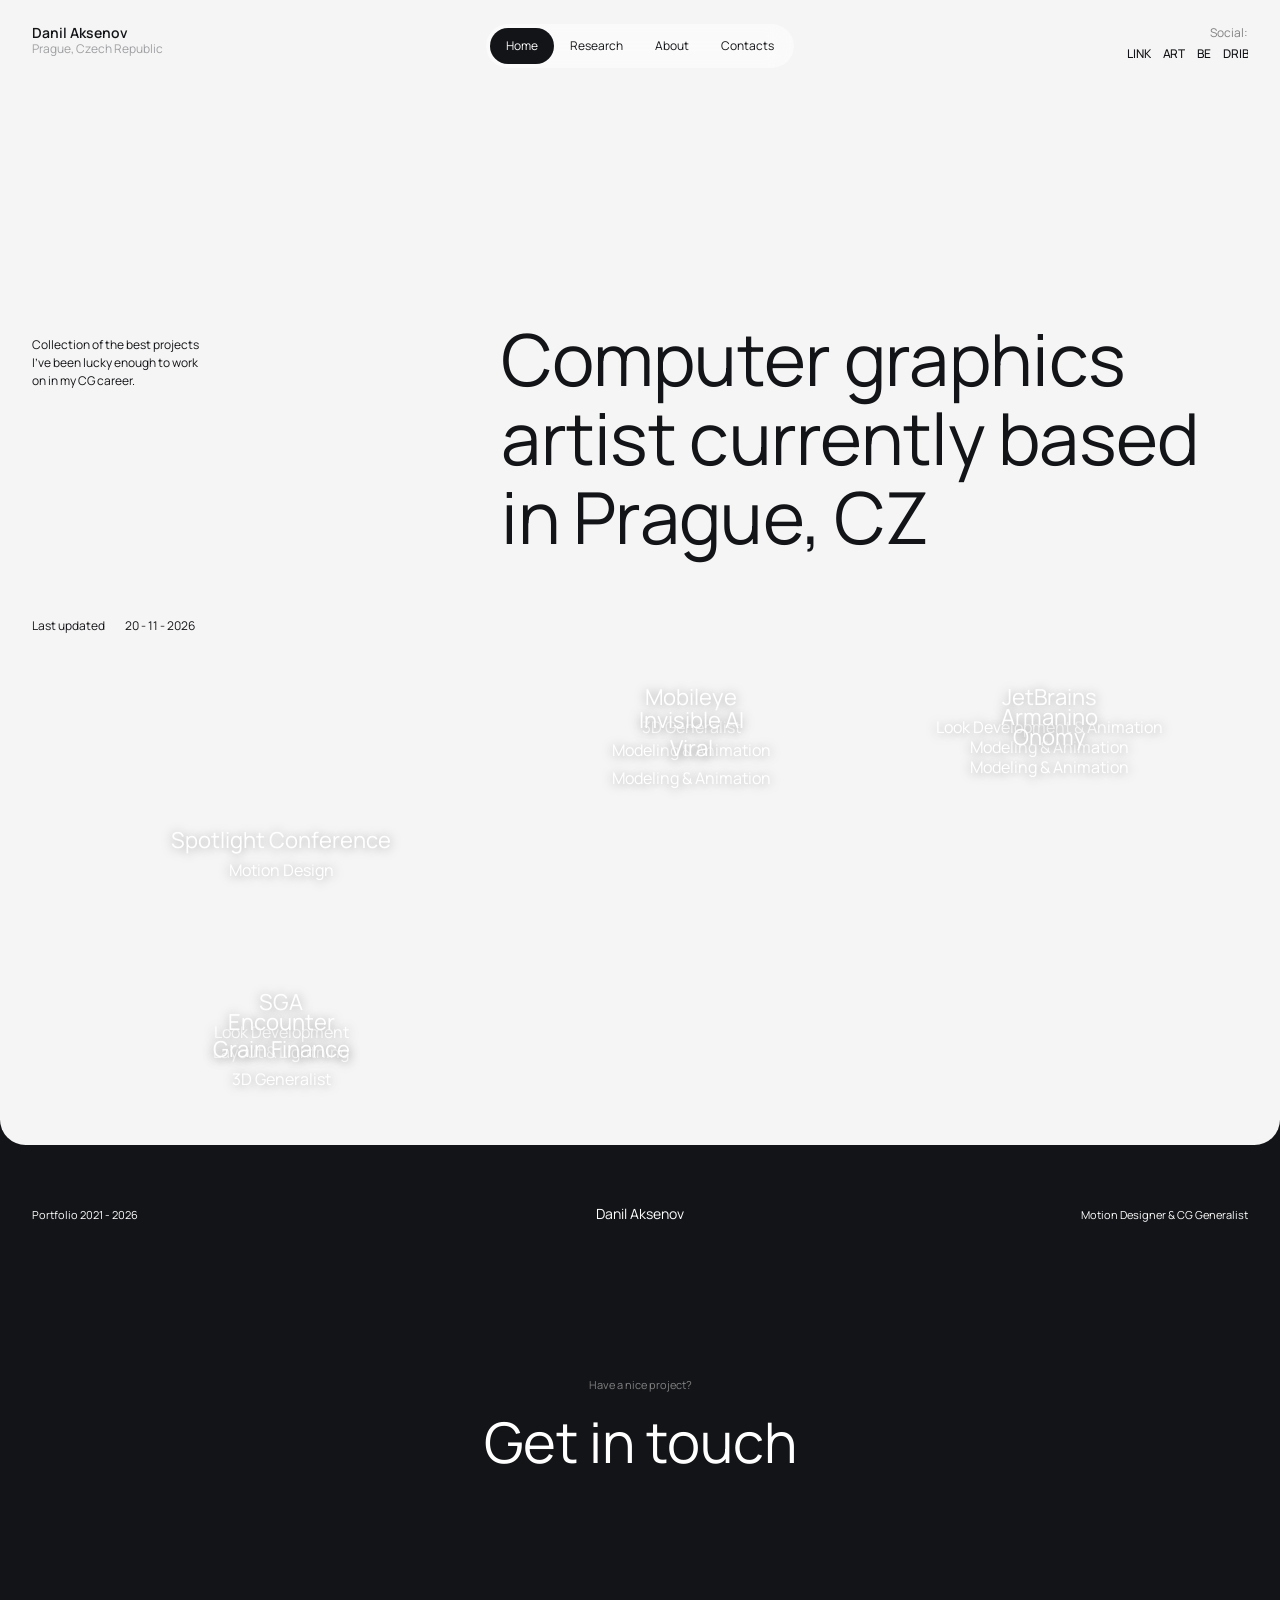
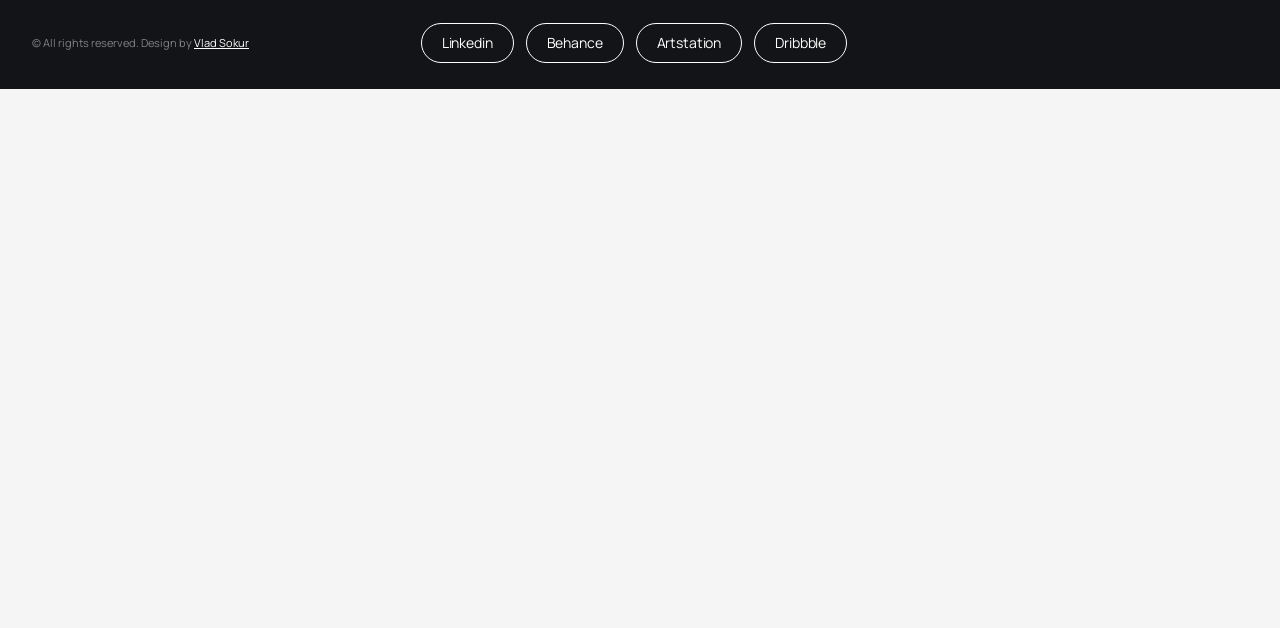
==== commit 73c6471c: "Publish Spotlight Conference as the first portfolio project" ====
--- a/index.html
+++ b/index.html
@@ -1,266 +1,266 @@
-<!doctype html>
-<html lang="en"><head><meta charset="utf-8"><meta name="viewport" content="width=device-width,initial-scale=1"><meta name="description" content="Danil Aksenov — Motion Designer and CG Generalist. Selected projects, research and animation."><title>Danil Aksenov — Motion Designer & CG Generalist</title><link rel="stylesheet" href="fonts.css"><link rel="stylesheet" href="index.css"><link rel="stylesheet" href="migration.css?v=24"></head><body><div class="global w-embed"></div><div data-animation="default" class="navigation w-nav" data-easing2="ease" data-easing="ease" data-collapse="medium" role="banner" data-duration="800" data-doc-height="1"><div class="container nav"><div class="main-grid wf-grid"><div class="brand-logo-wrapper" style="will-change: transform; transform: translate3d(0px, 0%, 0px) scale3d(1, 1, 1) rotateX(0deg) rotateY(0deg) rotateZ(0deg) skew(0deg, 0deg); transform-style: preserve-3d;"><div class="flex-vertical"><a href="index.html?v=24" aria-current="page" class="nav-brand w-nav-brand w--current"><div class="letter-logo _1" style="will-change: opacity; opacity: 1;"><div>Danil Aksenov</div></div></a><div class="nav-location" style="will-change: opacity; opacity: 1;">Prague, Czech Republic</div></div></div><nav role="navigation" id="w-node-_6bff00c8-e530-755f-826a-24de53748403-537483ff" class="menu-nav w-nav-menu"><div class="menu-links-wrapper"><a href="index.html?v=24" aria-current="page" class="floating-item w-inline-block w--current"><div>Home</div></a><a href="galley.html?v=24" class="floating-item w-inline-block"><div>Research</div></a><a href="about.html?v=24" class="floating-item w-inline-block"><div>About</div></a><div class="contact-us-trigger"><a href="mailto:danil.aksenov.personal@gmail.com" class="floating-item w-inline-block"><div>Contacts</div></a></div></div><div id="w-node-_1e26e799-f057-6978-0356-63011d50c113-537483ff" class="nav-link-stack header" style="will-change: transform; transform: translate3d(0px, 0%, 0px) scale3d(1, 1, 1) rotateX(0deg) rotateY(0deg) rotateZ(0deg) skew(0deg, 0deg); transform-style: preserve-3d;"><p class="social-nav small text-color-grey-60" style="will-change: opacity; opacity: 1;">Social:<br></p><div class="nav-social-links-wrapper"><a href="https://www.linkedin.com/in/danielaksenov/" target="_blank" class="nav-link-wrapper _1 w-inline-block" style="will-change: opacity; opacity: 1;"><div class="nav-link-text header" style="transform: translate3d(0px, 0%, 0px) scale3d(1, 1, 1) rotateX(0deg) rotateY(0deg) rotateZ(0deg) skew(0deg, 0deg); transform-style: preserve-3d;">LINK</div></a><a href="https://www.artstation.com/danielaksenov" target="_blank" class="nav-link-wrapper _2 w-inline-block" style="will-change: opacity; opacity: 1;"><div class="nav-link-text header" style="transform: translate3d(0px, 0%, 0px) scale3d(1, 1, 1) rotateX(0deg) rotateY(0deg) rotateZ(0deg) skew(0deg, 0deg); transform-style: preserve-3d;">ART</div></a><a href="https://www.behance.net/danilaksenov" target="_blank" class="nav-link-wrapper _3 w-inline-block" style="will-change: opacity; opacity: 1;"><div class="nav-link-text header" style="transform: translate3d(0px, 0%, 0px) scale3d(1, 1, 1) rotateX(0deg) rotateY(0deg) rotateZ(0deg) skew(0deg, 0deg); transform-style: preserve-3d;">BE</div></a><a href="https://dribbble.com/idanja" target="_blank" class="nav-link-wrapper _1 w-inline-block" style="will-change: opacity; opacity: 1;"><div class="nav-link-text header" style="transform: translate3d(0px, 0%, 0px) scale3d(1, 1, 1) rotateX(0deg) rotateY(0deg) rotateZ(0deg) skew(0deg, 0deg); transform-style: preserve-3d;">Drib</div></a></div></div></nav><div id="w-node-_6bff00c8-e530-755f-826a-24de5374840e-537483ff" class="menu-button w-nav-button" role="button" tabindex="0" aria-label="Toggle menu" aria-expanded="false"><div class="hamburger-icon"><div class="hamburger-bar _1"></div><div class="hamburger-bar _2"></div></div></div></div></div></div><div class="page-wrapper"><div class="section"><div class="container hero w-container"><div class="main-grid wf-grid"><div class="_1st-col-max-width top-margin-m"><div id="w-node-_12ded8d8-88ce-2d5b-c084-29b4864aff2a-014d1ef0" class="flex-vertical full-hight space-between"><p class="paragraph small">Collection of the best projects I've been lucky enough to work on in my CG career. </p><div class="spacer _20"></div><div class="flex-horizontal gap-medium"><p class="paragraph small">Last updated</p><p class="paragraph small">20 - 11 - 2026</p></div></div></div><h1 id="w-node-eea5593f-5096-bcbb-548c-7aca4a2dc20e-014d1ef0" class="bilboard-heading">Computer graphics&nbsp;<br>artist currently based in&nbsp;Prague, CZ<br>‍</h1></div></div></div><div class="columns w-row"><div class="column-3 wf-grid w-col w-col-5"><div class="img_002 img" style="transform: translate3d(0px, 0px, 0px) scale3d(1, 1, 1) rotateX(0deg) rotateY(0deg) rotateZ(0deg) skew(0deg, 0deg); transform-style: preserve-3d;"><a href="#" class="lightbox-link-7 w-inline-block w-lightbox" aria-label="Open SGA" role="button"><img src="23c7a71582-677f911bb66220374d6a6f82_eye2-red.gif" loading="lazy" alt="SGA" class="image-2" decoding="async"><script type="application/json" class="w-json">{
-  "items": [
-    {
-      "_id": "677f933f2c4178d35f7b1e13",
-      "origFileName": "seq1-red.gif",
-      "fileName": "seq1-red.gif",
-      "fileSize": 1978857,
-      "height": 106,
-      "url": "0d39f5da6f-677f933f2c4178d35f7b1e13_seq1-red.gif",
-      "width": 750,
-      "type": "image"
-    },
-    {
-      "_id": "677f943a238ac2aab576ac87",
-      "origFileName": "eye_00157.jpg",
-      "fileName": "eye_00157.jpg",
-      "fileSize": 67132,
-      "height": 282,
-      "url": "00de5e7434-677f943a238ac2aab576ac87_eye_00157.jpg",
-      "width": 2000,
-      "type": "image"
-    },
-    {
-      "_id": "677f93e2238ac2aab576291e",
-      "origFileName": "seq2-red.gif",
-      "fileName": "seq2-red.gif",
-      "fileSize": 1890263,
-      "height": 106,
-      "url": "7875ecbae4-677f93e2238ac2aab576291e_seq2-red.gif",
-      "width": 750,
-      "type": "image"
-    },
-    {
-      "_id": "677f943a1c99354198af484c",
-      "origFileName": "face_00148.jpg",
-      "fileName": "face_00148.jpg",
-      "fileSize": 75454,
-      "height": 282,
-      "url": "5a947c3e8d-677f943a1c99354198af484c_face_00148.jpg",
-      "width": 2000,
-      "type": "image"
-    }
-  ],
-  "group": ""
-}</script></a><div class="project-name">SGA<br></div><div class="role">Look Development<br></div></div><div class="img_002 img" style="transform: translate3d(0px, 0px, 0px) scale3d(1, 1, 1) rotateX(0deg) rotateY(0deg) rotateZ(0deg) skew(0deg, 0deg); transform-style: preserve-3d;"><a href="#" class="lightbox-link-7 w-inline-block w-lightbox" aria-label="Open Encounter" role="button"><img src="0c035c710d-677e8c63930a96961b8e975d_screen3_reduced.gif" loading="lazy" height="Auto" alt="Encounter" class="image-2" decoding="async"><script type="application/json" class="w-json">{
-  "items": [
-    {
-      "_id": "677e961bb2d4076720dfd8df",
-      "origFileName": "cover.png",
-      "fileName": "cover.png",
-      "fileSize": 1939706,
-      "height": 819,
-      "url": "e4ac8e5a40-677e961bb2d4076720dfd8df_cover.png",
-      "width": 1920,
-      "type": "image"
-    },
-    {
-      "_id": "677e8c63930a96961b8e975d",
-      "origFileName": "screen3_reduced.gif",
-      "fileName": "screen3_reduced.gif",
-      "fileSize": 3441001,
-      "height": 292,
-      "url": "0c035c710d-677e8c63930a96961b8e975d_screen3_reduced.gif",
-      "width": 700,
-      "type": "image"
-    }
-  ],
-  "group": ""
-}</script></a><div class="project-name">Encounter<br></div><div class="role">Layout &amp; Lightning<br></div></div><div class="img_002 img" style="transform: translate3d(0px, 0px, 0px) scale3d(1, 1, 1) rotateX(0deg) rotateY(0deg) rotateZ(0deg) skew(0deg, 0deg); transform-style: preserve-3d;"><a href="#" class="lightbox-link-3 w-inline-block w-lightbox" aria-label="Open Grain Finance" role="button"><img src="5e1a1f3828-6641cc28339c1015781fbca0_cover_r_ups.jpg" loading="lazy" alt="Grain Finance" class="image-4" decoding="async"><script type="application/json" class="w-json">{
-  "items": [
-    {
-      "_id": "677ea21e091d93a84d8bb4ae",
-      "origFileName": "planet.gif",
-      "fileName": "planet.gif",
-      "fileSize": 3442481,
-      "height": 360,
-      "url": "dc5d271c99-677ea21e091d93a84d8bb4ae_planet.gif",
-      "width": 640,
-      "type": "image"
-    },
-    {
-      "_id": "677ea21e6cf8d15284ab6c07",
-      "origFileName": "base-red.gif",
-      "fileName": "base-red.gif",
-      "fileSize": 1842731,
-      "height": 360,
-      "url": "6edb04892a-677ea21e6cf8d15284ab6c07_base-red.gif",
-      "width": 640,
-      "type": "image"
-    },
-    {
-      "_id": "6641cc28339c1015781fbca0",
-      "origFileName": "cover_r_ups.jpg",
-      "fileName": "cover_r_ups.jpg",
-      "fileSize": 225324,
-      "height": 2160,
-      "url": "5e1a1f3828-6641cc28339c1015781fbca0_cover_r_ups.jpg",
-      "width": 3840,
-      "type": "image"
-    },
-    {
-      "_id": "6640fce46ca6185e98e57696",
-      "origFileName": "st2_r.jpg",
-      "fileName": "st2_r.jpg",
-      "fileSize": 71417,
-      "height": 1080,
-      "url": "05345d9b4e-6640fce46ca6185e98e57696_st2_r.jpg",
-      "width": 1920,
-      "type": "image"
-    },
-    {
-      "_id": "6640fce4c14ea6e649ef270a",
-      "origFileName": "st3_r.jpg",
-      "fileName": "st3_r.jpg",
-      "fileSize": 72502,
-      "height": 788,
-      "url": "6dc74e7edf-6640fce4c14ea6e649ef270a_st3_r.jpg",
-      "width": 1400,
-      "type": "image"
-    }
-  ],
-  "group": ""
-}</script></a><div class="project-name">Grain Finance<br></div><div class="role">3D Generalist<br></div></div></div><div class="column-4 wf-grid w-col w-col-3"><div class="img_002 img" style="transform: translate3d(0px, 0px, 0px) scale3d(1, 1, 1) rotateX(0deg) rotateY(0deg) rotateZ(0deg) skew(0deg, 0deg); transform-style: preserve-3d;"><a href="#" class="lightbox-link-7 w-inline-block w-lightbox" aria-label="Open Mobileye" role="button"><img src="a9d5a0a18e-6800b5ca703043db9fc90cd1_MAIN_RENDER_00128.jpg" loading="lazy" alt="Mobileye" class="image-5" decoding="async"><script type="application/json" class="w-json">{
-  "items": [
-    {
-      "url": "https://player.vimeo.com/video/1075334943?badge=0&amp;autopause=0&amp",
-      "originalUrl": "https://player.vimeo.com/video/1075334943?badge=0&amp;autopause=0&amp",
-      "width": 940,
-      "height": 529,
-      "thumbnailUrl": "https://i.vimeocdn.com/video/2004897619-85025051af658ada781a04e2ee018b6e32bf55c8af9577df3e63c542b412a85f-d_1280",
-      "html": "<iframe class=\"embedly-embed\" src=\"//cdn.embedly.com/widgets/media.html?src=https%3A%2F%2Fplayer.vimeo.com%2Fvideo%2F1075334943%3Fapp_id%3D122963&dntp=1&display_name=Vimeo&url=https%3A%2F%2Fplayer.vimeo.com%2Fvideo%2F1075334943%3Fbadge%3D0%26amp%3Bautopause%3D0%26amp&image=https%3A%2F%2Fi.vimeocdn.com%2Fvideo%2F2004897619-85025051af658ada781a04e2ee018b6e32bf55c8af9577df3e63c542b412a85f-d_1280&type=text%2Fhtml&schema=vimeo\" width=\"940\" height=\"529\" scrolling=\"no\" title=\"Vimeo embed\" frameborder=\"0\" allow=\"autoplay; fullscreen; encrypted-media; picture-in-picture;\" allowfullscreen=\"true\"></iframe>",
-      "type": "video"
-    },
-    {
-      "_id": "67fd1bec5b964c7ed06360a3",
-      "origFileName": "mobileye_styleframes_v002.jpg",
-      "fileName": "mobileye_styleframes_v002.jpg",
-      "fileSize": 1101881,
-      "height": 4000,
-      "url": "af88cd55a4-67fd1bec5b964c7ed06360a3_mobileye_styleframes_v002.jpg",
-      "width": 6300,
-      "type": "image"
-    }
-  ],
-  "group": ""
-}</script></a><div class="project-name">Mobileye<br></div><div class="role">3D Generalist<br></div></div><div class="img_002 img" style="transform: translate3d(0px, 0px, 0px) scale3d(1, 1, 1) rotateX(0deg) rotateY(0deg) rotateZ(0deg) skew(0deg, 0deg); transform-style: preserve-3d;"><a href="#" class="lightbox-link-3 w-inline-block w-lightbox" aria-label="Open Invisible AI" role="button"><img src="012244b14d-677ea8f619e6b197e07360fa_cover4.jpg" loading="lazy" alt="Invisible AI" class="image-3" decoding="async"><script type="application/json" class="w-json">{
-  "items": [
-    {
-      "_id": "677ea5c5fb11ecca5392c798",
-      "origFileName": "clip3.gif",
-      "fileName": "clip3.gif",
-      "fileSize": 1867366,
-      "height": 360,
-      "url": "240f49de8f-677ea5c5fb11ecca5392c798_clip3.gif",
-      "width": 640,
-      "type": "image"
-    },
-    {
-      "_id": "677ea66c602e25914b803562",
-      "origFileName": "clip2.gif",
-      "fileName": "clip2.gif",
-      "fileSize": 4050346,
-      "height": 360,
-      "url": "9ddf94e900-677ea66c602e25914b803562_clip2.gif",
-      "width": 640,
-      "type": "image"
-    },
-    {
-      "_id": "677ea5c6cfd5a47be14ee958",
-      "origFileName": "clip1.gif",
-      "fileName": "clip1.gif",
-      "fileSize": 3401688,
-      "height": 360,
-      "url": "d145cab263-677ea5c6cfd5a47be14ee958_clip1.gif",
-      "width": 640,
-      "type": "image"
-    }
-  ],
-  "group": ""
-}</script></a><div class="project-name">Invisible AI<br></div><div class="role">Modeling &amp; Animation<br></div></div><div class="img_002 img" style="transform: translate3d(0px, 0px, 0px) scale3d(1, 1, 1) rotateX(0deg) rotateY(0deg) rotateZ(0deg) skew(0deg, 0deg); transform-style: preserve-3d;"><a href="#" class="lightbox-link-3 w-inline-block w-lightbox" aria-label="Open Viral" role="button"><img src="7434d011ae-6641cd2d2def5a79c9dce2a8_cover_ups.jpg" loading="lazy" alt="Viral" class="image-3" decoding="async"><script type="application/json" class="w-json">{
-  "items": [
-    {
-      "_id": "677eae32677b649496a0b278",
-      "origFileName": "clip4.gif",
-      "fileName": "clip4.gif",
-      "fileSize": 1522070,
-      "height": 360,
-      "url": "450519ebae-677eae32677b649496a0b278_clip4.gif",
-      "width": 640,
-      "type": "image"
-    }
-  ],
-  "group": ""
-}</script></a><div class="project-name">Viral<br></div><div class="role">Modeling &amp; Animation<br></div></div></div><div class="column-6 wf-grid w-col w-col-4"><div class="img_002 img" style="transform: translate3d(0px, 0px, 0px) scale3d(1, 1, 1) rotateX(0deg) rotateY(0deg) rotateZ(0deg) skew(0deg, 0deg); transform-style: preserve-3d;"><a href="#" class="lightbox-link-7 w-inline-block w-lightbox" aria-label="Open JetBrains" role="button"><img src="d87b383fe1-6800b77668a76e9a886cc039_man-red.gif" loading="lazy" alt="JetBrains" class="image-5" decoding="async"><script type="application/json" class="w-json">{
-  "items": [
-    {
-      "_id": "6800b77668a76e9a886cc039",
-      "origFileName": "man-red.gif",
-      "fileName": "man-red.gif",
-      "fileSize": 3182995,
-      "height": 360,
-      "url": "d87b383fe1-6800b77668a76e9a886cc039_man-red.gif",
-      "width": 640,
-      "type": "image"
-    },
-    {
-      "_id": "6800b822d16a29c277270807",
-      "origFileName": "man_f00.jpg",
-      "fileName": "man_f00.jpg",
-      "fileSize": 452344,
-      "height": 1080,
-      "url": "5de1a4eac4-6800b822d16a29c277270807_man_f00.jpg",
-      "width": 1920,
-      "type": "image"
-    },
-    {
-      "_id": "6800b822ef90899aa8883eee",
-      "origFileName": "man_f63.jpg",
-      "fileName": "man_f63.jpg",
-      "fileSize": 314467,
-      "height": 1080,
-      "url": "ef725977ff-6800b822ef90899aa8883eee_man_f63.jpg",
-      "width": 1920,
-      "type": "image"
-    }
-  ],
-  "group": ""
-}</script></a><div class="project-name">JetBrains<br></div><div class="role">Look Development &amp;&nbsp;Animation<br></div></div><div class="img_002 img" style="transform: translate3d(0px, 0px, 0px) scale3d(1, 1, 1) rotateX(0deg) rotateY(0deg) rotateZ(0deg) skew(0deg, 0deg); transform-style: preserve-3d;"><a href="#" class="lightbox-link-7 w-inline-block w-lightbox" aria-label="Open Armanino" role="button"><img src="28a010efc9-677eb5335ff6e66dd2525094_armanino-red.gif" loading="lazy" alt="Armanino" class="image-5" decoding="async"><script type="application/json" class="w-json">{
-  "items": [
-    {
-      "url": "https://player.vimeo.com/video/944052188?h=8325adc11d&title=0&portrait=0",
-      "originalUrl": "https://player.vimeo.com/video/944052188?h=8325adc11d&title=0&portrait=0",
-      "width": 940,
-      "height": 529,
-      "thumbnailUrl": "https://i.vimeocdn.com/video/1848744626-97da7d907b58a32d589fdc3cabeb0f2f4462107ca9335b877e95e047f49f2d19-d_1280",
-      "html": "<iframe class=\"embedly-embed\" src=\"//cdn.embedly.com/widgets/media.html?src=https%3A%2F%2Fplayer.vimeo.com%2Fvideo%2F944052188%3Fapp_id%3D122963&dntp=1&display_name=Vimeo&url=https%3A%2F%2Fplayer.vimeo.com%2Fvideo%2F944052188%3Fh%3D8325adc11d%26title%3D0%26portrait%3D0&image=https%3A%2F%2Fi.vimeocdn.com%2Fvideo%2F1848744626-97da7d907b58a32d589fdc3cabeb0f2f4462107ca9335b877e95e047f49f2d19-d_1280&type=text%2Fhtml&schema=vimeo\" width=\"940\" height=\"529\" scrolling=\"no\" title=\"Vimeo embed\" frameborder=\"0\" allow=\"autoplay; fullscreen; encrypted-media; picture-in-picture;\" allowfullscreen=\"true\"></iframe>",
-      "type": "video"
-    }
-  ],
-  "group": ""
-}</script></a><div class="project-name">Armanino<br></div><div class="role">Modeling &amp;&nbsp;Animation<br></div></div><div class="img_002 img" style="transform: translate3d(0px, 0px, 0px) scale3d(1, 1, 1) rotateX(0deg) rotateY(0deg) rotateZ(0deg) skew(0deg, 0deg); transform-style: preserve-3d;"><a href="#" class="lightbox-link-7 w-inline-block w-lightbox" aria-label="Open Onomy" role="button"><img src="57f17999bd-677ec4bed0d797768b13dc36_pt4-red.gif" loading="lazy" alt="Onomy" class="image-5" decoding="async"><script type="application/json" class="w-json">{
-  "items": [
-    {
-      "_id": "677ec4bed0d797768b13dc36",
-      "origFileName": "pt4-red.gif",
-      "fileName": "pt4-red.gif",
-      "fileSize": 2131026,
-      "height": 360,
-      "url": "57f17999bd-677ec4bed0d797768b13dc36_pt4-red.gif",
-      "width": 640,
-      "type": "image"
-    },
-    {
-      "_id": "677ec4bed0d797768b13dbfa",
-      "origFileName": "pt5-red.gif",
-      "fileName": "pt5-red.gif",
-      "fileSize": 1903484,
-      "height": 360,
-      "url": "6a7ea31cdc-677ec4bed0d797768b13dbfa_pt5-red.gif",
-      "width": 640,
-      "type": "image"
-    }
-  ],
-  "group": ""
-}</script></a><div class="project-name">Onomy<br></div><div class="role">Modeling &amp;&nbsp;Animation<br></div></div></div></div><div class="w-layout-blockcontainer container-2 w-container"></div></div><div class="footer-wrapper"><div id="contacts" class="section footer"><div class="container footer w-container"><div class="grid"><div class="grid-item animation-reveal-1" style="transform: translate3d(0px, 32px, 0px) scale3d(1, 1, 1) rotateX(0deg) rotateY(0deg) rotateZ(0deg) skew(0deg, 0deg); transform-style: preserve-3d; opacity: 0;"><div class="flex-horizontal justify-space-between align-baseline"><div class="flex-item-33"><p class="paragraph extra-small">Portfolio 2021 - 2026</p></div><div class="flex-item-33 center"><p class="paragraph">Danil Aksenov</p></div><div class="flex-item-33 right"><p class="paragraph extra-small">Motion Designer &amp; CG&nbsp;Generalist</p></div></div></div><div class="footer-contact-wrapper animation-reveal-2" style="opacity: 0; transform: translate3d(0px, 32px, 0px) scale3d(1, 1, 1) rotateX(0deg) rotateY(0deg) rotateZ(0deg) skew(0deg, 0deg); transform-style: preserve-3d;"><p class="paragraph extra-small text-color-grey-60">Have a nice project?</p><div class="spacer _20"></div><a href="mailto:danil.aksenov.personal@gmail.com" class="contact-email-link w-inline-block" aria-label="Email Danil Aksenov at danil.aksenov.personal@gmail.com"><div class="overflow-hidden"><div class="link-floating-text contact-email-text-shadow" style="transform: translate3d(0px, 0%, 0px) scale3d(1, 1, 1) rotateX(0deg) rotateY(0deg) rotateZ(0deg) skew(0deg, 0deg); transform-style: preserve-3d;">Get in touch</div></div></a></div></div><div class="grid"><div class="grid-item _33 footer-2"><div class="footer-bottom-wrapper animation-reveal-2" style="opacity: 0; transform: translate3d(0px, 32px, 0px) scale3d(1, 1, 1) rotateX(0deg) rotateY(0deg) rotateZ(0deg) skew(0deg, 0deg); transform-style: preserve-3d;"><div class="paragraph extra-small">© All rights reserved. Design by <a href="https://vladsokur.webflow.io" target="_blank" class="text-link white">Vlad Sokur</a> <br></div></div></div><div class="grid-item _33 footer-center"><div class="footer-bottom-wrapper center-align animation-reveal-2" style="opacity: 0; transform: translate3d(0px, 32px, 0px) scale3d(1, 1, 1) rotateX(0deg) rotateY(0deg) rotateZ(0deg) skew(0deg, 0deg); transform-style: preserve-3d;"><a href="https://www.linkedin.com/in/danielaksenov/" target="_blank" class="button stroke white w-inline-block"><div class="link-text-wrapper"><div class="link-floating-text shadow-medium-light" style="transform: translate3d(0px, 0%, 0px) scale3d(1, 1, 1) rotateX(0deg) rotateY(0deg) rotateZ(0deg) skew(0deg, 0deg); transform-style: preserve-3d;">Linkedin</div></div></a><a href="https://www.behance.net/danilaksenov" target="_blank" class="button stroke white w-inline-block"><div class="link-text-wrapper"><div class="link-floating-text shadow-medium-light" style="transform: translate3d(0px, 0%, 0px) scale3d(1, 1, 1) rotateX(0deg) rotateY(0deg) rotateZ(0deg) skew(0deg, 0deg); transform-style: preserve-3d;">Behance</div></div></a><a href="https://www.artstation.com/danielaksenov" target="_blank" class="button stroke white w-inline-block"><div class="link-text-wrapper"><div class="link-floating-text shadow-medium-light" style="transform: translate3d(0px, 0%, 0px) scale3d(1, 1, 1) rotateX(0deg) rotateY(0deg) rotateZ(0deg) skew(0deg, 0deg); transform-style: preserve-3d;">Artstation</div></div></a><a href="https://dribbble.com/idanja" target="_blank" class="button stroke white w-inline-block"><div class="link-text-wrapper"><div class="link-floating-text shadow-medium-light" style="transform: translate3d(0px, 0%, 0px) scale3d(1, 1, 1) rotateX(0deg) rotateY(0deg) rotateZ(0deg) skew(0deg, 0deg); transform-style: preserve-3d;">Dribbble</div></div></a></div></div></div></div></div></div><script src="site.js?v=24" defer></script></body></html>+<!doctype html>
+<html lang="en"><head><meta charset="utf-8"><meta name="viewport" content="width=device-width,initial-scale=1"><meta name="description" content="Danil Aksenov — Motion Designer and CG Generalist. Selected projects, research and animation."><title>Danil Aksenov — Motion Designer & CG Generalist</title><link rel="stylesheet" href="fonts.css"><link rel="stylesheet" href="index.css"><link rel="stylesheet" href="migration.css?v=26"></head><body><div class="global w-embed"></div><div data-animation="default" class="navigation w-nav" data-easing2="ease" data-easing="ease" data-collapse="medium" role="banner" data-duration="800" data-doc-height="1"><div class="container nav"><div class="main-grid wf-grid"><div class="brand-logo-wrapper" style="will-change: transform; transform: translate3d(0px, 0%, 0px) scale3d(1, 1, 1) rotateX(0deg) rotateY(0deg) rotateZ(0deg) skew(0deg, 0deg); transform-style: preserve-3d;"><div class="flex-vertical"><a href="index.html?v=26" aria-current="page" class="nav-brand w-nav-brand w--current"><div class="letter-logo _1" style="will-change: opacity; opacity: 1;"><div>Danil Aksenov</div></div></a><div class="nav-location" style="will-change: opacity; opacity: 1;">Prague, Czech Republic</div></div></div><nav role="navigation" id="w-node-_6bff00c8-e530-755f-826a-24de53748403-537483ff" class="menu-nav w-nav-menu"><div class="menu-links-wrapper"><a href="index.html?v=26" aria-current="page" class="floating-item w-inline-block w--current"><div>Home</div></a><a href="galley.html?v=26" class="floating-item w-inline-block"><div>Research</div></a><a href="about.html?v=26" class="floating-item w-inline-block"><div>About</div></a><div class="contact-us-trigger"><a href="mailto:danil.aksenov.personal@gmail.com" class="floating-item w-inline-block"><div>Contacts</div></a></div></div><div id="w-node-_1e26e799-f057-6978-0356-63011d50c113-537483ff" class="nav-link-stack header" style="will-change: transform; transform: translate3d(0px, 0%, 0px) scale3d(1, 1, 1) rotateX(0deg) rotateY(0deg) rotateZ(0deg) skew(0deg, 0deg); transform-style: preserve-3d;"><p class="social-nav small text-color-grey-60" style="will-change: opacity; opacity: 1;">Social:<br></p><div class="nav-social-links-wrapper"><a href="https://www.linkedin.com/in/danielaksenov/" target="_blank" class="nav-link-wrapper _1 w-inline-block" style="will-change: opacity; opacity: 1;"><div class="nav-link-text header" style="transform: translate3d(0px, 0%, 0px) scale3d(1, 1, 1) rotateX(0deg) rotateY(0deg) rotateZ(0deg) skew(0deg, 0deg); transform-style: preserve-3d;">LINK</div></a><a href="https://www.artstation.com/danielaksenov" target="_blank" class="nav-link-wrapper _2 w-inline-block" style="will-change: opacity; opacity: 1;"><div class="nav-link-text header" style="transform: translate3d(0px, 0%, 0px) scale3d(1, 1, 1) rotateX(0deg) rotateY(0deg) rotateZ(0deg) skew(0deg, 0deg); transform-style: preserve-3d;">ART</div></a><a href="https://www.behance.net/danilaksenov" target="_blank" class="nav-link-wrapper _3 w-inline-block" style="will-change: opacity; opacity: 1;"><div class="nav-link-text header" style="transform: translate3d(0px, 0%, 0px) scale3d(1, 1, 1) rotateX(0deg) rotateY(0deg) rotateZ(0deg) skew(0deg, 0deg); transform-style: preserve-3d;">BE</div></a><a href="https://dribbble.com/idanja" target="_blank" class="nav-link-wrapper _1 w-inline-block" style="will-change: opacity; opacity: 1;"><div class="nav-link-text header" style="transform: translate3d(0px, 0%, 0px) scale3d(1, 1, 1) rotateX(0deg) rotateY(0deg) rotateZ(0deg) skew(0deg, 0deg); transform-style: preserve-3d;">Drib</div></a></div></div></nav><div id="w-node-_6bff00c8-e530-755f-826a-24de5374840e-537483ff" class="menu-button w-nav-button" role="button" tabindex="0" aria-label="Toggle menu" aria-expanded="false"><div class="hamburger-icon"><div class="hamburger-bar _1"></div><div class="hamburger-bar _2"></div></div></div></div></div></div><div class="page-wrapper"><div class="section"><div class="container hero w-container"><div class="main-grid wf-grid"><div class="_1st-col-max-width top-margin-m"><div id="w-node-_12ded8d8-88ce-2d5b-c084-29b4864aff2a-014d1ef0" class="flex-vertical full-hight space-between"><p class="paragraph small">Collection of the best projects I've been lucky enough to work on in my CG career. </p><div class="spacer _20"></div><div class="flex-horizontal gap-medium"><p class="paragraph small">Last updated</p><p class="paragraph small">20 - 11 - 2026</p></div></div></div><h1 id="w-node-eea5593f-5096-bcbb-548c-7aca4a2dc20e-014d1ef0" class="bilboard-heading">Computer graphics&nbsp;<br>artist currently based in&nbsp;Prague, CZ<br>‍</h1></div></div></div><div class="columns w-row"><div class="column-3 wf-grid w-col w-col-5"><div class="img_002 img" data-project="spotlight-conference"><a href="#" class="lightbox-link-7 w-inline-block w-lightbox" data-title="Spotlight Conference" aria-label="Open Spotlight Conference" role="button"><img src="spotlight-conference-cover.gif" alt="Spotlight Conference — animated opening sequence" class="image-2" width="960" height="556" loading="lazy" decoding="async"><script type="application/json" class="w-json">{"items":[{"type":"image","url":"spotlight-conference-sequence.gif","width":960,"height":556,"caption":"Spotlight Conference — opening sequence"},{"type":"image","url":"spotlight-conference-atmosphere.gif","width":960,"height":556,"caption":"Spotlight Conference — lighting and atmosphere"}],"group":""}</script></a><div class="project-name">Spotlight Conference<br></div><div class="role">Motion Design<br></div></div><div class="img_002 img" style="transform: translate3d(0px, 0px, 0px) scale3d(1, 1, 1) rotateX(0deg) rotateY(0deg) rotateZ(0deg) skew(0deg, 0deg); transform-style: preserve-3d;"><a href="#" class="lightbox-link-7 w-inline-block w-lightbox" aria-label="Open SGA" role="button"><img src="23c7a71582-677f911bb66220374d6a6f82_eye2-red.gif" loading="lazy" alt="SGA" class="image-2" decoding="async"><script type="application/json" class="w-json">{
+  "items": [
+    {
+      "_id": "677f933f2c4178d35f7b1e13",
+      "origFileName": "seq1-red.gif",
+      "fileName": "seq1-red.gif",
+      "fileSize": 1978857,
+      "height": 106,
+      "url": "0d39f5da6f-677f933f2c4178d35f7b1e13_seq1-red.gif",
+      "width": 750,
+      "type": "image"
+    },
+    {
+      "_id": "677f943a238ac2aab576ac87",
+      "origFileName": "eye_00157.jpg",
+      "fileName": "eye_00157.jpg",
+      "fileSize": 67132,
+      "height": 282,
+      "url": "00de5e7434-677f943a238ac2aab576ac87_eye_00157.jpg",
+      "width": 2000,
+      "type": "image"
+    },
+    {
+      "_id": "677f93e2238ac2aab576291e",
+      "origFileName": "seq2-red.gif",
+      "fileName": "seq2-red.gif",
+      "fileSize": 1890263,
+      "height": 106,
+      "url": "7875ecbae4-677f93e2238ac2aab576291e_seq2-red.gif",
+      "width": 750,
+      "type": "image"
+    },
+    {
+      "_id": "677f943a1c99354198af484c",
+      "origFileName": "face_00148.jpg",
+      "fileName": "face_00148.jpg",
+      "fileSize": 75454,
+      "height": 282,
+      "url": "5a947c3e8d-677f943a1c99354198af484c_face_00148.jpg",
+      "width": 2000,
+      "type": "image"
+    }
+  ],
+  "group": ""
+}</script></a><div class="project-name">SGA<br></div><div class="role">Look Development<br></div></div><div class="img_002 img" style="transform: translate3d(0px, 0px, 0px) scale3d(1, 1, 1) rotateX(0deg) rotateY(0deg) rotateZ(0deg) skew(0deg, 0deg); transform-style: preserve-3d;"><a href="#" class="lightbox-link-7 w-inline-block w-lightbox" aria-label="Open Encounter" role="button"><img src="0c035c710d-677e8c63930a96961b8e975d_screen3_reduced.gif" loading="lazy" height="Auto" alt="Encounter" class="image-2" decoding="async"><script type="application/json" class="w-json">{
+  "items": [
+    {
+      "_id": "677e961bb2d4076720dfd8df",
+      "origFileName": "cover.png",
+      "fileName": "cover.png",
+      "fileSize": 1939706,
+      "height": 819,
+      "url": "e4ac8e5a40-677e961bb2d4076720dfd8df_cover.png",
+      "width": 1920,
+      "type": "image"
+    },
+    {
+      "_id": "677e8c63930a96961b8e975d",
+      "origFileName": "screen3_reduced.gif",
+      "fileName": "screen3_reduced.gif",
+      "fileSize": 3441001,
+      "height": 292,
+      "url": "0c035c710d-677e8c63930a96961b8e975d_screen3_reduced.gif",
+      "width": 700,
+      "type": "image"
+    }
+  ],
+  "group": ""
+}</script></a><div class="project-name">Encounter<br></div><div class="role">Layout &amp; Lightning<br></div></div><div class="img_002 img" style="transform: translate3d(0px, 0px, 0px) scale3d(1, 1, 1) rotateX(0deg) rotateY(0deg) rotateZ(0deg) skew(0deg, 0deg); transform-style: preserve-3d;"><a href="#" class="lightbox-link-3 w-inline-block w-lightbox" aria-label="Open Grain Finance" role="button"><img src="5e1a1f3828-6641cc28339c1015781fbca0_cover_r_ups.jpg" loading="lazy" alt="Grain Finance" class="image-4" decoding="async"><script type="application/json" class="w-json">{
+  "items": [
+    {
+      "_id": "677ea21e091d93a84d8bb4ae",
+      "origFileName": "planet.gif",
+      "fileName": "planet.gif",
+      "fileSize": 3442481,
+      "height": 360,
+      "url": "dc5d271c99-677ea21e091d93a84d8bb4ae_planet.gif",
+      "width": 640,
+      "type": "image"
+    },
+    {
+      "_id": "677ea21e6cf8d15284ab6c07",
+      "origFileName": "base-red.gif",
+      "fileName": "base-red.gif",
+      "fileSize": 1842731,
+      "height": 360,
+      "url": "6edb04892a-677ea21e6cf8d15284ab6c07_base-red.gif",
+      "width": 640,
+      "type": "image"
+    },
+    {
+      "_id": "6641cc28339c1015781fbca0",
+      "origFileName": "cover_r_ups.jpg",
+      "fileName": "cover_r_ups.jpg",
+      "fileSize": 225324,
+      "height": 2160,
+      "url": "5e1a1f3828-6641cc28339c1015781fbca0_cover_r_ups.jpg",
+      "width": 3840,
+      "type": "image"
+    },
+    {
+      "_id": "6640fce46ca6185e98e57696",
+      "origFileName": "st2_r.jpg",
+      "fileName": "st2_r.jpg",
+      "fileSize": 71417,
+      "height": 1080,
+      "url": "05345d9b4e-6640fce46ca6185e98e57696_st2_r.jpg",
+      "width": 1920,
+      "type": "image"
+    },
+    {
+      "_id": "6640fce4c14ea6e649ef270a",
+      "origFileName": "st3_r.jpg",
+      "fileName": "st3_r.jpg",
+      "fileSize": 72502,
+      "height": 788,
+      "url": "6dc74e7edf-6640fce4c14ea6e649ef270a_st3_r.jpg",
+      "width": 1400,
+      "type": "image"
+    }
+  ],
+  "group": ""
+}</script></a><div class="project-name">Grain Finance<br></div><div class="role">3D Generalist<br></div></div></div><div class="column-4 wf-grid w-col w-col-3"><div class="img_002 img" style="transform: translate3d(0px, 0px, 0px) scale3d(1, 1, 1) rotateX(0deg) rotateY(0deg) rotateZ(0deg) skew(0deg, 0deg); transform-style: preserve-3d;"><a href="#" class="lightbox-link-7 w-inline-block w-lightbox" aria-label="Open Mobileye" role="button"><img src="a9d5a0a18e-6800b5ca703043db9fc90cd1_MAIN_RENDER_00128.jpg" loading="lazy" alt="Mobileye" class="image-5" decoding="async"><script type="application/json" class="w-json">{
+  "items": [
+    {
+      "url": "https://player.vimeo.com/video/1075334943?badge=0&amp;autopause=0&amp",
+      "originalUrl": "https://player.vimeo.com/video/1075334943?badge=0&amp;autopause=0&amp",
+      "width": 940,
+      "height": 529,
+      "thumbnailUrl": "https://i.vimeocdn.com/video/2004897619-85025051af658ada781a04e2ee018b6e32bf55c8af9577df3e63c542b412a85f-d_1280",
+      "html": "<iframe class=\"embedly-embed\" src=\"//cdn.embedly.com/widgets/media.html?src=https%3A%2F%2Fplayer.vimeo.com%2Fvideo%2F1075334943%3Fapp_id%3D122963&dntp=1&display_name=Vimeo&url=https%3A%2F%2Fplayer.vimeo.com%2Fvideo%2F1075334943%3Fbadge%3D0%26amp%3Bautopause%3D0%26amp&image=https%3A%2F%2Fi.vimeocdn.com%2Fvideo%2F2004897619-85025051af658ada781a04e2ee018b6e32bf55c8af9577df3e63c542b412a85f-d_1280&type=text%2Fhtml&schema=vimeo\" width=\"940\" height=\"529\" scrolling=\"no\" title=\"Vimeo embed\" frameborder=\"0\" allow=\"autoplay; fullscreen; encrypted-media; picture-in-picture;\" allowfullscreen=\"true\"></iframe>",
+      "type": "video"
+    },
+    {
+      "_id": "67fd1bec5b964c7ed06360a3",
+      "origFileName": "mobileye_styleframes_v002.jpg",
+      "fileName": "mobileye_styleframes_v002.jpg",
+      "fileSize": 1101881,
+      "height": 4000,
+      "url": "af88cd55a4-67fd1bec5b964c7ed06360a3_mobileye_styleframes_v002.jpg",
+      "width": 6300,
+      "type": "image"
+    }
+  ],
+  "group": ""
+}</script></a><div class="project-name">Mobileye<br></div><div class="role">3D Generalist<br></div></div><div class="img_002 img" style="transform: translate3d(0px, 0px, 0px) scale3d(1, 1, 1) rotateX(0deg) rotateY(0deg) rotateZ(0deg) skew(0deg, 0deg); transform-style: preserve-3d;"><a href="#" class="lightbox-link-3 w-inline-block w-lightbox" aria-label="Open Invisible AI" role="button"><img src="012244b14d-677ea8f619e6b197e07360fa_cover4.jpg" loading="lazy" alt="Invisible AI" class="image-3" decoding="async"><script type="application/json" class="w-json">{
+  "items": [
+    {
+      "_id": "677ea5c5fb11ecca5392c798",
+      "origFileName": "clip3.gif",
+      "fileName": "clip3.gif",
+      "fileSize": 1867366,
+      "height": 360,
+      "url": "240f49de8f-677ea5c5fb11ecca5392c798_clip3.gif",
+      "width": 640,
+      "type": "image"
+    },
+    {
+      "_id": "677ea66c602e25914b803562",
+      "origFileName": "clip2.gif",
+      "fileName": "clip2.gif",
+      "fileSize": 4050346,
+      "height": 360,
+      "url": "9ddf94e900-677ea66c602e25914b803562_clip2.gif",
+      "width": 640,
+      "type": "image"
+    },
+    {
+      "_id": "677ea5c6cfd5a47be14ee958",
+      "origFileName": "clip1.gif",
+      "fileName": "clip1.gif",
+      "fileSize": 3401688,
+      "height": 360,
+      "url": "d145cab263-677ea5c6cfd5a47be14ee958_clip1.gif",
+      "width": 640,
+      "type": "image"
+    }
+  ],
+  "group": ""
+}</script></a><div class="project-name">Invisible AI<br></div><div class="role">Modeling &amp; Animation<br></div></div><div class="img_002 img" style="transform: translate3d(0px, 0px, 0px) scale3d(1, 1, 1) rotateX(0deg) rotateY(0deg) rotateZ(0deg) skew(0deg, 0deg); transform-style: preserve-3d;"><a href="#" class="lightbox-link-3 w-inline-block w-lightbox" aria-label="Open Viral" role="button"><img src="7434d011ae-6641cd2d2def5a79c9dce2a8_cover_ups.jpg" loading="lazy" alt="Viral" class="image-3" decoding="async"><script type="application/json" class="w-json">{
+  "items": [
+    {
+      "_id": "677eae32677b649496a0b278",
+      "origFileName": "clip4.gif",
+      "fileName": "clip4.gif",
+      "fileSize": 1522070,
+      "height": 360,
+      "url": "450519ebae-677eae32677b649496a0b278_clip4.gif",
+      "width": 640,
+      "type": "image"
+    }
+  ],
+  "group": ""
+}</script></a><div class="project-name">Viral<br></div><div class="role">Modeling &amp; Animation<br></div></div></div><div class="column-6 wf-grid w-col w-col-4"><div class="img_002 img" style="transform: translate3d(0px, 0px, 0px) scale3d(1, 1, 1) rotateX(0deg) rotateY(0deg) rotateZ(0deg) skew(0deg, 0deg); transform-style: preserve-3d;"><a href="#" class="lightbox-link-7 w-inline-block w-lightbox" aria-label="Open JetBrains" role="button"><img src="d87b383fe1-6800b77668a76e9a886cc039_man-red.gif" loading="lazy" alt="JetBrains" class="image-5" decoding="async"><script type="application/json" class="w-json">{
+  "items": [
+    {
+      "_id": "6800b77668a76e9a886cc039",
+      "origFileName": "man-red.gif",
+      "fileName": "man-red.gif",
+      "fileSize": 3182995,
+      "height": 360,
+      "url": "d87b383fe1-6800b77668a76e9a886cc039_man-red.gif",
+      "width": 640,
+      "type": "image"
+    },
+    {
+      "_id": "6800b822d16a29c277270807",
+      "origFileName": "man_f00.jpg",
+      "fileName": "man_f00.jpg",
+      "fileSize": 452344,
+      "height": 1080,
+      "url": "5de1a4eac4-6800b822d16a29c277270807_man_f00.jpg",
+      "width": 1920,
+      "type": "image"
+    },
+    {
+      "_id": "6800b822ef90899aa8883eee",
+      "origFileName": "man_f63.jpg",
+      "fileName": "man_f63.jpg",
+      "fileSize": 314467,
+      "height": 1080,
+      "url": "ef725977ff-6800b822ef90899aa8883eee_man_f63.jpg",
+      "width": 1920,
+      "type": "image"
+    }
+  ],
+  "group": ""
+}</script></a><div class="project-name">JetBrains<br></div><div class="role">Look Development &amp;&nbsp;Animation<br></div></div><div class="img_002 img" style="transform: translate3d(0px, 0px, 0px) scale3d(1, 1, 1) rotateX(0deg) rotateY(0deg) rotateZ(0deg) skew(0deg, 0deg); transform-style: preserve-3d;"><a href="#" class="lightbox-link-7 w-inline-block w-lightbox" aria-label="Open Armanino" role="button"><img src="28a010efc9-677eb5335ff6e66dd2525094_armanino-red.gif" loading="lazy" alt="Armanino" class="image-5" decoding="async"><script type="application/json" class="w-json">{
+  "items": [
+    {
+      "url": "https://player.vimeo.com/video/944052188?h=8325adc11d&title=0&portrait=0",
+      "originalUrl": "https://player.vimeo.com/video/944052188?h=8325adc11d&title=0&portrait=0",
+      "width": 940,
+      "height": 529,
+      "thumbnailUrl": "https://i.vimeocdn.com/video/1848744626-97da7d907b58a32d589fdc3cabeb0f2f4462107ca9335b877e95e047f49f2d19-d_1280",
+      "html": "<iframe class=\"embedly-embed\" src=\"//cdn.embedly.com/widgets/media.html?src=https%3A%2F%2Fplayer.vimeo.com%2Fvideo%2F944052188%3Fapp_id%3D122963&dntp=1&display_name=Vimeo&url=https%3A%2F%2Fplayer.vimeo.com%2Fvideo%2F944052188%3Fh%3D8325adc11d%26title%3D0%26portrait%3D0&image=https%3A%2F%2Fi.vimeocdn.com%2Fvideo%2F1848744626-97da7d907b58a32d589fdc3cabeb0f2f4462107ca9335b877e95e047f49f2d19-d_1280&type=text%2Fhtml&schema=vimeo\" width=\"940\" height=\"529\" scrolling=\"no\" title=\"Vimeo embed\" frameborder=\"0\" allow=\"autoplay; fullscreen; encrypted-media; picture-in-picture;\" allowfullscreen=\"true\"></iframe>",
+      "type": "video"
+    }
+  ],
+  "group": ""
+}</script></a><div class="project-name">Armanino<br></div><div class="role">Modeling &amp;&nbsp;Animation<br></div></div><div class="img_002 img" style="transform: translate3d(0px, 0px, 0px) scale3d(1, 1, 1) rotateX(0deg) rotateY(0deg) rotateZ(0deg) skew(0deg, 0deg); transform-style: preserve-3d;"><a href="#" class="lightbox-link-7 w-inline-block w-lightbox" aria-label="Open Onomy" role="button"><img src="57f17999bd-677ec4bed0d797768b13dc36_pt4-red.gif" loading="lazy" alt="Onomy" class="image-5" decoding="async"><script type="application/json" class="w-json">{
+  "items": [
+    {
+      "_id": "677ec4bed0d797768b13dc36",
+      "origFileName": "pt4-red.gif",
+      "fileName": "pt4-red.gif",
+      "fileSize": 2131026,
+      "height": 360,
+      "url": "57f17999bd-677ec4bed0d797768b13dc36_pt4-red.gif",
+      "width": 640,
+      "type": "image"
+    },
+    {
+      "_id": "677ec4bed0d797768b13dbfa",
+      "origFileName": "pt5-red.gif",
+      "fileName": "pt5-red.gif",
+      "fileSize": 1903484,
+      "height": 360,
+      "url": "6a7ea31cdc-677ec4bed0d797768b13dbfa_pt5-red.gif",
+      "width": 640,
+      "type": "image"
+    }
+  ],
+  "group": ""
+}</script></a><div class="project-name">Onomy<br></div><div class="role">Modeling &amp;&nbsp;Animation<br></div></div></div></div><div class="w-layout-blockcontainer container-2 w-container"></div></div><div class="footer-wrapper"><div id="contacts" class="section footer"><div class="container footer w-container"><div class="grid"><div class="grid-item animation-reveal-1" style="transform: translate3d(0px, 32px, 0px) scale3d(1, 1, 1) rotateX(0deg) rotateY(0deg) rotateZ(0deg) skew(0deg, 0deg); transform-style: preserve-3d; opacity: 0;"><div class="flex-horizontal justify-space-between align-baseline"><div class="flex-item-33"><p class="paragraph extra-small">Portfolio 2021 - 2026</p></div><div class="flex-item-33 center"><p class="paragraph">Danil Aksenov</p></div><div class="flex-item-33 right"><p class="paragraph extra-small">Motion Designer &amp; CG&nbsp;Generalist</p></div></div></div><div class="footer-contact-wrapper animation-reveal-2" style="opacity: 0; transform: translate3d(0px, 32px, 0px) scale3d(1, 1, 1) rotateX(0deg) rotateY(0deg) rotateZ(0deg) skew(0deg, 0deg); transform-style: preserve-3d;"><p class="paragraph extra-small text-color-grey-60">Have a nice project?</p><div class="spacer _20"></div><a href="mailto:danil.aksenov.personal@gmail.com" class="contact-email-link w-inline-block" aria-label="Email Danil Aksenov at danil.aksenov.personal@gmail.com"><div class="overflow-hidden"><div class="link-floating-text contact-email-text-shadow" style="transform: translate3d(0px, 0%, 0px) scale3d(1, 1, 1) rotateX(0deg) rotateY(0deg) rotateZ(0deg) skew(0deg, 0deg); transform-style: preserve-3d;">Get in touch</div></div></a></div></div><div class="grid"><div class="grid-item _33 footer-2"><div class="footer-bottom-wrapper animation-reveal-2" style="opacity: 0; transform: translate3d(0px, 32px, 0px) scale3d(1, 1, 1) rotateX(0deg) rotateY(0deg) rotateZ(0deg) skew(0deg, 0deg); transform-style: preserve-3d;"><div class="paragraph extra-small">© All rights reserved. Design by <a href="https://vladsokur.webflow.io" target="_blank" class="text-link white">Vlad Sokur</a> <br></div></div></div><div class="grid-item _33 footer-center"><div class="footer-bottom-wrapper center-align animation-reveal-2" style="opacity: 0; transform: translate3d(0px, 32px, 0px) scale3d(1, 1, 1) rotateX(0deg) rotateY(0deg) rotateZ(0deg) skew(0deg, 0deg); transform-style: preserve-3d;"><a href="https://www.linkedin.com/in/danielaksenov/" target="_blank" class="button stroke white w-inline-block"><div class="link-text-wrapper"><div class="link-floating-text shadow-medium-light" style="transform: translate3d(0px, 0%, 0px) scale3d(1, 1, 1) rotateX(0deg) rotateY(0deg) rotateZ(0deg) skew(0deg, 0deg); transform-style: preserve-3d;">Linkedin</div></div></a><a href="https://www.behance.net/danilaksenov" target="_blank" class="button stroke white w-inline-block"><div class="link-text-wrapper"><div class="link-floating-text shadow-medium-light" style="transform: translate3d(0px, 0%, 0px) scale3d(1, 1, 1) rotateX(0deg) rotateY(0deg) rotateZ(0deg) skew(0deg, 0deg); transform-style: preserve-3d;">Behance</div></div></a><a href="https://www.artstation.com/danielaksenov" target="_blank" class="button stroke white w-inline-block"><div class="link-text-wrapper"><div class="link-floating-text shadow-medium-light" style="transform: translate3d(0px, 0%, 0px) scale3d(1, 1, 1) rotateX(0deg) rotateY(0deg) rotateZ(0deg) skew(0deg, 0deg); transform-style: preserve-3d;">Artstation</div></div></a><a href="https://dribbble.com/idanja" target="_blank" class="button stroke white w-inline-block"><div class="link-text-wrapper"><div class="link-floating-text shadow-medium-light" style="transform: translate3d(0px, 0%, 0px) scale3d(1, 1, 1) rotateX(0deg) rotateY(0deg) rotateZ(0deg) skew(0deg, 0deg); transform-style: preserve-3d;">Dribbble</div></div></a></div></div></div></div></div></div><script src="site.js?v=26" defer></script></body></html>
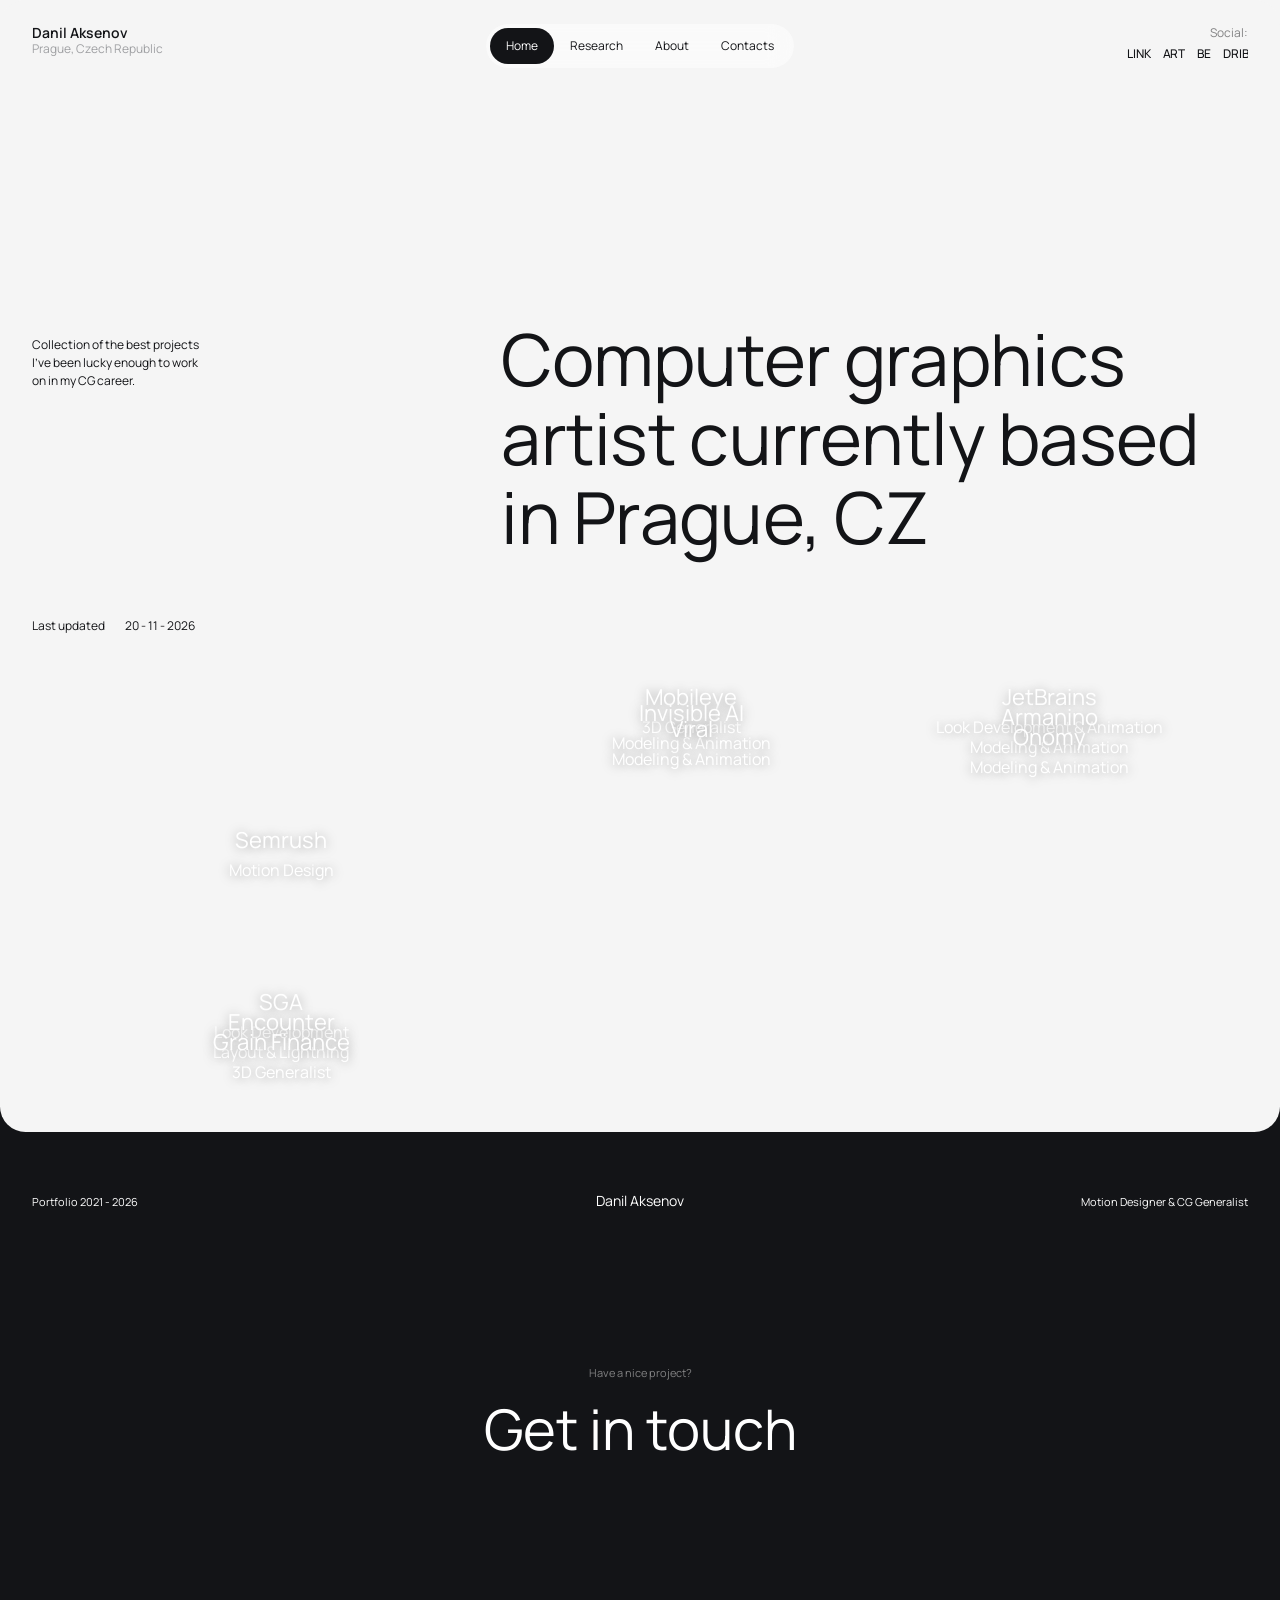
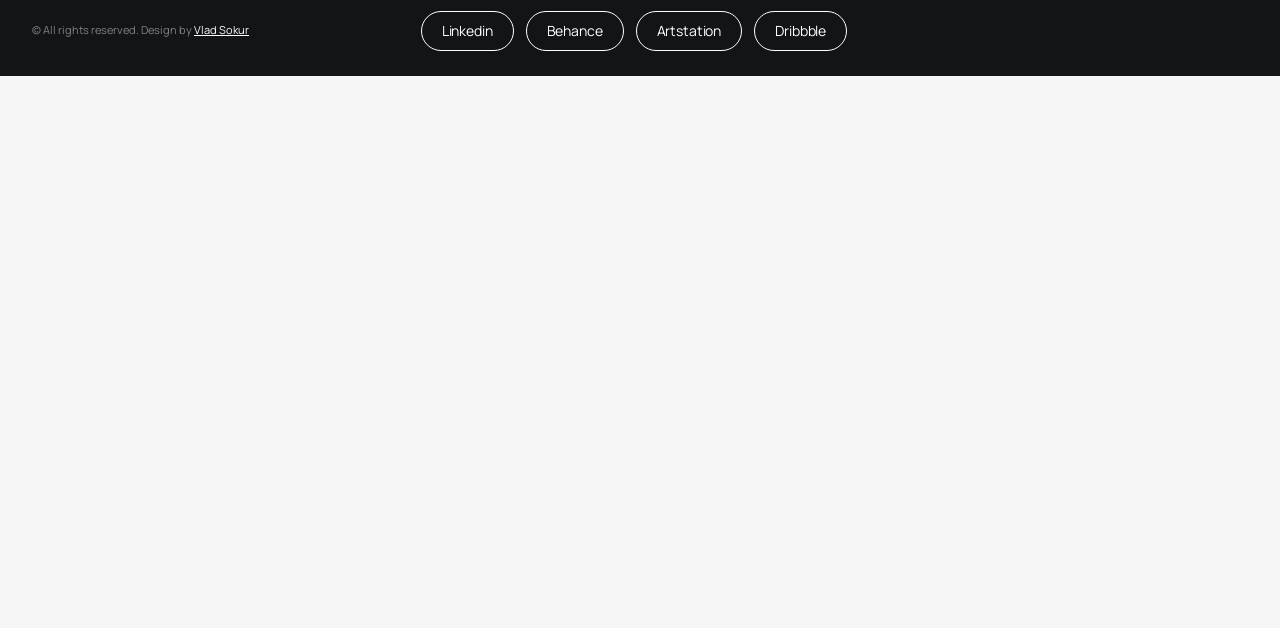
==== commit adcfa5ab: "Rename Spotlight Conference to Semrush" ====
--- a/index.html
+++ b/index.html
@@ -1,5 +1,5 @@
 <!doctype html>
-<html lang="en"><head><meta charset="utf-8"><meta name="viewport" content="width=device-width,initial-scale=1"><meta name="description" content="Danil Aksenov — Motion Designer and CG Generalist. Selected projects, research and animation."><title>Danil Aksenov — Motion Designer & CG Generalist</title><link rel="stylesheet" href="fonts.css"><link rel="stylesheet" href="index.css"><link rel="stylesheet" href="migration.css?v=26"></head><body><div class="global w-embed"></div><div data-animation="default" class="navigation w-nav" data-easing2="ease" data-easing="ease" data-collapse="medium" role="banner" data-duration="800" data-doc-height="1"><div class="container nav"><div class="main-grid wf-grid"><div class="brand-logo-wrapper" style="will-change: transform; transform: translate3d(0px, 0%, 0px) scale3d(1, 1, 1) rotateX(0deg) rotateY(0deg) rotateZ(0deg) skew(0deg, 0deg); transform-style: preserve-3d;"><div class="flex-vertical"><a href="index.html?v=26" aria-current="page" class="nav-brand w-nav-brand w--current"><div class="letter-logo _1" style="will-change: opacity; opacity: 1;"><div>Danil Aksenov</div></div></a><div class="nav-location" style="will-change: opacity; opacity: 1;">Prague, Czech Republic</div></div></div><nav role="navigation" id="w-node-_6bff00c8-e530-755f-826a-24de53748403-537483ff" class="menu-nav w-nav-menu"><div class="menu-links-wrapper"><a href="index.html?v=26" aria-current="page" class="floating-item w-inline-block w--current"><div>Home</div></a><a href="galley.html?v=26" class="floating-item w-inline-block"><div>Research</div></a><a href="about.html?v=26" class="floating-item w-inline-block"><div>About</div></a><div class="contact-us-trigger"><a href="mailto:danil.aksenov.personal@gmail.com" class="floating-item w-inline-block"><div>Contacts</div></a></div></div><div id="w-node-_1e26e799-f057-6978-0356-63011d50c113-537483ff" class="nav-link-stack header" style="will-change: transform; transform: translate3d(0px, 0%, 0px) scale3d(1, 1, 1) rotateX(0deg) rotateY(0deg) rotateZ(0deg) skew(0deg, 0deg); transform-style: preserve-3d;"><p class="social-nav small text-color-grey-60" style="will-change: opacity; opacity: 1;">Social:<br></p><div class="nav-social-links-wrapper"><a href="https://www.linkedin.com/in/danielaksenov/" target="_blank" class="nav-link-wrapper _1 w-inline-block" style="will-change: opacity; opacity: 1;"><div class="nav-link-text header" style="transform: translate3d(0px, 0%, 0px) scale3d(1, 1, 1) rotateX(0deg) rotateY(0deg) rotateZ(0deg) skew(0deg, 0deg); transform-style: preserve-3d;">LINK</div></a><a href="https://www.artstation.com/danielaksenov" target="_blank" class="nav-link-wrapper _2 w-inline-block" style="will-change: opacity; opacity: 1;"><div class="nav-link-text header" style="transform: translate3d(0px, 0%, 0px) scale3d(1, 1, 1) rotateX(0deg) rotateY(0deg) rotateZ(0deg) skew(0deg, 0deg); transform-style: preserve-3d;">ART</div></a><a href="https://www.behance.net/danilaksenov" target="_blank" class="nav-link-wrapper _3 w-inline-block" style="will-change: opacity; opacity: 1;"><div class="nav-link-text header" style="transform: translate3d(0px, 0%, 0px) scale3d(1, 1, 1) rotateX(0deg) rotateY(0deg) rotateZ(0deg) skew(0deg, 0deg); transform-style: preserve-3d;">BE</div></a><a href="https://dribbble.com/idanja" target="_blank" class="nav-link-wrapper _1 w-inline-block" style="will-change: opacity; opacity: 1;"><div class="nav-link-text header" style="transform: translate3d(0px, 0%, 0px) scale3d(1, 1, 1) rotateX(0deg) rotateY(0deg) rotateZ(0deg) skew(0deg, 0deg); transform-style: preserve-3d;">Drib</div></a></div></div></nav><div id="w-node-_6bff00c8-e530-755f-826a-24de5374840e-537483ff" class="menu-button w-nav-button" role="button" tabindex="0" aria-label="Toggle menu" aria-expanded="false"><div class="hamburger-icon"><div class="hamburger-bar _1"></div><div class="hamburger-bar _2"></div></div></div></div></div></div><div class="page-wrapper"><div class="section"><div class="container hero w-container"><div class="main-grid wf-grid"><div class="_1st-col-max-width top-margin-m"><div id="w-node-_12ded8d8-88ce-2d5b-c084-29b4864aff2a-014d1ef0" class="flex-vertical full-hight space-between"><p class="paragraph small">Collection of the best projects I've been lucky enough to work on in my CG career. </p><div class="spacer _20"></div><div class="flex-horizontal gap-medium"><p class="paragraph small">Last updated</p><p class="paragraph small">20 - 11 - 2026</p></div></div></div><h1 id="w-node-eea5593f-5096-bcbb-548c-7aca4a2dc20e-014d1ef0" class="bilboard-heading">Computer graphics&nbsp;<br>artist currently based in&nbsp;Prague, CZ<br>‍</h1></div></div></div><div class="columns w-row"><div class="column-3 wf-grid w-col w-col-5"><div class="img_002 img" data-project="spotlight-conference"><a href="#" class="lightbox-link-7 w-inline-block w-lightbox" data-title="Spotlight Conference" aria-label="Open Spotlight Conference" role="button"><img src="spotlight-conference-cover.gif" alt="Spotlight Conference — animated opening sequence" class="image-2" width="960" height="556" loading="lazy" decoding="async"><script type="application/json" class="w-json">{"items":[{"type":"image","url":"spotlight-conference-sequence.gif","width":960,"height":556,"caption":"Spotlight Conference — opening sequence"},{"type":"image","url":"spotlight-conference-atmosphere.gif","width":960,"height":556,"caption":"Spotlight Conference — lighting and atmosphere"}],"group":""}</script></a><div class="project-name">Spotlight Conference<br></div><div class="role">Motion Design<br></div></div><div class="img_002 img" style="transform: translate3d(0px, 0px, 0px) scale3d(1, 1, 1) rotateX(0deg) rotateY(0deg) rotateZ(0deg) skew(0deg, 0deg); transform-style: preserve-3d;"><a href="#" class="lightbox-link-7 w-inline-block w-lightbox" aria-label="Open SGA" role="button"><img src="23c7a71582-677f911bb66220374d6a6f82_eye2-red.gif" loading="lazy" alt="SGA" class="image-2" decoding="async"><script type="application/json" class="w-json">{
+<html lang="en"><head><meta charset="utf-8"><meta name="viewport" content="width=device-width,initial-scale=1"><meta name="description" content="Danil Aksenov — Motion Designer and CG Generalist. Selected projects, research and animation."><title>Danil Aksenov — Motion Designer & CG Generalist</title><link rel="stylesheet" href="fonts.css"><link rel="stylesheet" href="index.css"><link rel="stylesheet" href="migration.css?v=26"></head><body><div class="global w-embed"></div><div data-animation="default" class="navigation w-nav" data-easing2="ease" data-easing="ease" data-collapse="medium" role="banner" data-duration="800" data-doc-height="1"><div class="container nav"><div class="main-grid wf-grid"><div class="brand-logo-wrapper" style="will-change: transform; transform: translate3d(0px, 0%, 0px) scale3d(1, 1, 1) rotateX(0deg) rotateY(0deg) rotateZ(0deg) skew(0deg, 0deg); transform-style: preserve-3d;"><div class="flex-vertical"><a href="index.html?v=26" aria-current="page" class="nav-brand w-nav-brand w--current"><div class="letter-logo _1" style="will-change: opacity; opacity: 1;"><div>Danil Aksenov</div></div></a><div class="nav-location" style="will-change: opacity; opacity: 1;">Prague, Czech Republic</div></div></div><nav role="navigation" id="w-node-_6bff00c8-e530-755f-826a-24de53748403-537483ff" class="menu-nav w-nav-menu"><div class="menu-links-wrapper"><a href="index.html?v=26" aria-current="page" class="floating-item w-inline-block w--current"><div>Home</div></a><a href="galley.html?v=26" class="floating-item w-inline-block"><div>Research</div></a><a href="about.html?v=26" class="floating-item w-inline-block"><div>About</div></a><div class="contact-us-trigger"><a href="mailto:danil.aksenov.personal@gmail.com" class="floating-item w-inline-block"><div>Contacts</div></a></div></div><div id="w-node-_1e26e799-f057-6978-0356-63011d50c113-537483ff" class="nav-link-stack header" style="will-change: transform; transform: translate3d(0px, 0%, 0px) scale3d(1, 1, 1) rotateX(0deg) rotateY(0deg) rotateZ(0deg) skew(0deg, 0deg); transform-style: preserve-3d;"><p class="social-nav small text-color-grey-60" style="will-change: opacity; opacity: 1;">Social:<br></p><div class="nav-social-links-wrapper"><a href="https://www.linkedin.com/in/danielaksenov/" target="_blank" class="nav-link-wrapper _1 w-inline-block" style="will-change: opacity; opacity: 1;"><div class="nav-link-text header" style="transform: translate3d(0px, 0%, 0px) scale3d(1, 1, 1) rotateX(0deg) rotateY(0deg) rotateZ(0deg) skew(0deg, 0deg); transform-style: preserve-3d;">LINK</div></a><a href="https://www.artstation.com/danielaksenov" target="_blank" class="nav-link-wrapper _2 w-inline-block" style="will-change: opacity; opacity: 1;"><div class="nav-link-text header" style="transform: translate3d(0px, 0%, 0px) scale3d(1, 1, 1) rotateX(0deg) rotateY(0deg) rotateZ(0deg) skew(0deg, 0deg); transform-style: preserve-3d;">ART</div></a><a href="https://www.behance.net/danilaksenov" target="_blank" class="nav-link-wrapper _3 w-inline-block" style="will-change: opacity; opacity: 1;"><div class="nav-link-text header" style="transform: translate3d(0px, 0%, 0px) scale3d(1, 1, 1) rotateX(0deg) rotateY(0deg) rotateZ(0deg) skew(0deg, 0deg); transform-style: preserve-3d;">BE</div></a><a href="https://dribbble.com/idanja" target="_blank" class="nav-link-wrapper _1 w-inline-block" style="will-change: opacity; opacity: 1;"><div class="nav-link-text header" style="transform: translate3d(0px, 0%, 0px) scale3d(1, 1, 1) rotateX(0deg) rotateY(0deg) rotateZ(0deg) skew(0deg, 0deg); transform-style: preserve-3d;">Drib</div></a></div></div></nav><div id="w-node-_6bff00c8-e530-755f-826a-24de5374840e-537483ff" class="menu-button w-nav-button" role="button" tabindex="0" aria-label="Toggle menu" aria-expanded="false"><div class="hamburger-icon"><div class="hamburger-bar _1"></div><div class="hamburger-bar _2"></div></div></div></div></div></div><div class="page-wrapper"><div class="section"><div class="container hero w-container"><div class="main-grid wf-grid"><div class="_1st-col-max-width top-margin-m"><div id="w-node-_12ded8d8-88ce-2d5b-c084-29b4864aff2a-014d1ef0" class="flex-vertical full-hight space-between"><p class="paragraph small">Collection of the best projects I've been lucky enough to work on in my CG career. </p><div class="spacer _20"></div><div class="flex-horizontal gap-medium"><p class="paragraph small">Last updated</p><p class="paragraph small">20 - 11 - 2026</p></div></div></div><h1 id="w-node-eea5593f-5096-bcbb-548c-7aca4a2dc20e-014d1ef0" class="bilboard-heading">Computer graphics&nbsp;<br>artist currently based in&nbsp;Prague, CZ<br>‍</h1></div></div></div><div class="columns w-row"><div class="column-3 wf-grid w-col w-col-5"><div class="img_002 img" data-project="spotlight-conference"><a href="#" class="lightbox-link-7 w-inline-block w-lightbox" data-title="Semrush" aria-label="Open Semrush" role="button"><img src="spotlight-conference-cover.gif" alt="Semrush — animated opening sequence" class="image-2" width="960" height="556" loading="lazy" decoding="async"><script type="application/json" class="w-json">{"items":[{"type":"image","url":"spotlight-conference-sequence.gif","width":960,"height":556,"caption":"Semrush — opening sequence"},{"type":"image","url":"spotlight-conference-atmosphere.gif","width":960,"height":556,"caption":"Semrush — lighting and atmosphere"}],"group":""}</script></a><div class="project-name">Semrush<br></div><div class="role">Motion Design<br></div></div><div class="img_002 img" style="transform: translate3d(0px, 0px, 0px) scale3d(1, 1, 1) rotateX(0deg) rotateY(0deg) rotateZ(0deg) skew(0deg, 0deg); transform-style: preserve-3d;"><a href="#" class="lightbox-link-7 w-inline-block w-lightbox" aria-label="Open SGA" role="button"><img src="23c7a71582-677f911bb66220374d6a6f82_eye2-red.gif" loading="lazy" alt="SGA" class="image-2" decoding="async"><script type="application/json" class="w-json">{
   "items": [
     {
       "_id": "677f933f2c4178d35f7b1e13",
@@ -263,4 +263,4 @@
     }
   ],
   "group": ""
-}</script></a><div class="project-name">Onomy<br></div><div class="role">Modeling &amp;&nbsp;Animation<br></div></div></div></div><div class="w-layout-blockcontainer container-2 w-container"></div></div><div class="footer-wrapper"><div id="contacts" class="section footer"><div class="container footer w-container"><div class="grid"><div class="grid-item animation-reveal-1" style="transform: translate3d(0px, 32px, 0px) scale3d(1, 1, 1) rotateX(0deg) rotateY(0deg) rotateZ(0deg) skew(0deg, 0deg); transform-style: preserve-3d; opacity: 0;"><div class="flex-horizontal justify-space-between align-baseline"><div class="flex-item-33"><p class="paragraph extra-small">Portfolio 2021 - 2026</p></div><div class="flex-item-33 center"><p class="paragraph">Danil Aksenov</p></div><div class="flex-item-33 right"><p class="paragraph extra-small">Motion Designer &amp; CG&nbsp;Generalist</p></div></div></div><div class="footer-contact-wrapper animation-reveal-2" style="opacity: 0; transform: translate3d(0px, 32px, 0px) scale3d(1, 1, 1) rotateX(0deg) rotateY(0deg) rotateZ(0deg) skew(0deg, 0deg); transform-style: preserve-3d;"><p class="paragraph extra-small text-color-grey-60">Have a nice project?</p><div class="spacer _20"></div><a href="mailto:danil.aksenov.personal@gmail.com" class="contact-email-link w-inline-block" aria-label="Email Danil Aksenov at danil.aksenov.personal@gmail.com"><div class="overflow-hidden"><div class="link-floating-text contact-email-text-shadow" style="transform: translate3d(0px, 0%, 0px) scale3d(1, 1, 1) rotateX(0deg) rotateY(0deg) rotateZ(0deg) skew(0deg, 0deg); transform-style: preserve-3d;">Get in touch</div></div></a></div></div><div class="grid"><div class="grid-item _33 footer-2"><div class="footer-bottom-wrapper animation-reveal-2" style="opacity: 0; transform: translate3d(0px, 32px, 0px) scale3d(1, 1, 1) rotateX(0deg) rotateY(0deg) rotateZ(0deg) skew(0deg, 0deg); transform-style: preserve-3d;"><div class="paragraph extra-small">© All rights reserved. Design by <a href="https://vladsokur.webflow.io" target="_blank" class="text-link white">Vlad Sokur</a> <br></div></div></div><div class="grid-item _33 footer-center"><div class="footer-bottom-wrapper center-align animation-reveal-2" style="opacity: 0; transform: translate3d(0px, 32px, 0px) scale3d(1, 1, 1) rotateX(0deg) rotateY(0deg) rotateZ(0deg) skew(0deg, 0deg); transform-style: preserve-3d;"><a href="https://www.linkedin.com/in/danielaksenov/" target="_blank" class="button stroke white w-inline-block"><div class="link-text-wrapper"><div class="link-floating-text shadow-medium-light" style="transform: translate3d(0px, 0%, 0px) scale3d(1, 1, 1) rotateX(0deg) rotateY(0deg) rotateZ(0deg) skew(0deg, 0deg); transform-style: preserve-3d;">Linkedin</div></div></a><a href="https://www.behance.net/danilaksenov" target="_blank" class="button stroke white w-inline-block"><div class="link-text-wrapper"><div class="link-floating-text shadow-medium-light" style="transform: translate3d(0px, 0%, 0px) scale3d(1, 1, 1) rotateX(0deg) rotateY(0deg) rotateZ(0deg) skew(0deg, 0deg); transform-style: preserve-3d;">Behance</div></div></a><a href="https://www.artstation.com/danielaksenov" target="_blank" class="button stroke white w-inline-block"><div class="link-text-wrapper"><div class="link-floating-text shadow-medium-light" style="transform: translate3d(0px, 0%, 0px) scale3d(1, 1, 1) rotateX(0deg) rotateY(0deg) rotateZ(0deg) skew(0deg, 0deg); transform-style: preserve-3d;">Artstation</div></div></a><a href="https://dribbble.com/idanja" target="_blank" class="button stroke white w-inline-block"><div class="link-text-wrapper"><div class="link-floating-text shadow-medium-light" style="transform: translate3d(0px, 0%, 0px) scale3d(1, 1, 1) rotateX(0deg) rotateY(0deg) rotateZ(0deg) skew(0deg, 0deg); transform-style: preserve-3d;">Dribbble</div></div></a></div></div></div></div></div></div><script src="site.js?v=26" defer></script></body></html>+}</script></a><div class="project-name">Onomy<br></div><div class="role">Modeling &amp;&nbsp;Animation<br></div></div></div></div><div class="w-layout-blockcontainer container-2 w-container"></div></div><div class="footer-wrapper"><div id="contacts" class="section footer"><div class="container footer w-container"><div class="grid"><div class="grid-item animation-reveal-1" style="transform: translate3d(0px, 32px, 0px) scale3d(1, 1, 1) rotateX(0deg) rotateY(0deg) rotateZ(0deg) skew(0deg, 0deg); transform-style: preserve-3d; opacity: 0;"><div class="flex-horizontal justify-space-between align-baseline"><div class="flex-item-33"><p class="paragraph extra-small">Portfolio 2021 - 2026</p></div><div class="flex-item-33 center"><p class="paragraph">Danil Aksenov</p></div><div class="flex-item-33 right"><p class="paragraph extra-small">Motion Designer &amp; CG&nbsp;Generalist</p></div></div></div><div class="footer-contact-wrapper animation-reveal-2" style="opacity: 0; transform: translate3d(0px, 32px, 0px) scale3d(1, 1, 1) rotateX(0deg) rotateY(0deg) rotateZ(0deg) skew(0deg, 0deg); transform-style: preserve-3d;"><p class="paragraph extra-small text-color-grey-60">Have a nice project?</p><div class="spacer _20"></div><a href="mailto:danil.aksenov.personal@gmail.com" class="contact-email-link w-inline-block" aria-label="Email Danil Aksenov at danil.aksenov.personal@gmail.com"><div class="overflow-hidden"><div class="link-floating-text contact-email-text-shadow" style="transform: translate3d(0px, 0%, 0px) scale3d(1, 1, 1) rotateX(0deg) rotateY(0deg) rotateZ(0deg) skew(0deg, 0deg); transform-style: preserve-3d;">Get in touch</div></div></a></div></div><div class="grid"><div class="grid-item _33 footer-2"><div class="footer-bottom-wrapper animation-reveal-2" style="opacity: 0; transform: translate3d(0px, 32px, 0px) scale3d(1, 1, 1) rotateX(0deg) rotateY(0deg) rotateZ(0deg) skew(0deg, 0deg); transform-style: preserve-3d;"><div class="paragraph extra-small">© All rights reserved. Design by <a href="https://vladsokur.webflow.io" target="_blank" class="text-link white">Vlad Sokur</a> <br></div></div></div><div class="grid-item _33 footer-center"><div class="footer-bottom-wrapper center-align animation-reveal-2" style="opacity: 0; transform: translate3d(0px, 32px, 0px) scale3d(1, 1, 1) rotateX(0deg) rotateY(0deg) rotateZ(0deg) skew(0deg, 0deg); transform-style: preserve-3d;"><a href="https://www.linkedin.com/in/danielaksenov/" target="_blank" class="button stroke white w-inline-block"><div class="link-text-wrapper"><div class="link-floating-text shadow-medium-light" style="transform: translate3d(0px, 0%, 0px) scale3d(1, 1, 1) rotateX(0deg) rotateY(0deg) rotateZ(0deg) skew(0deg, 0deg); transform-style: preserve-3d;">Linkedin</div></div></a><a href="https://www.behance.net/danilaksenov" target="_blank" class="button stroke white w-inline-block"><div class="link-text-wrapper"><div class="link-floating-text shadow-medium-light" style="transform: translate3d(0px, 0%, 0px) scale3d(1, 1, 1) rotateX(0deg) rotateY(0deg) rotateZ(0deg) skew(0deg, 0deg); transform-style: preserve-3d;">Behance</div></div></a><a href="https://www.artstation.com/danielaksenov" target="_blank" class="button stroke white w-inline-block"><div class="link-text-wrapper"><div class="link-floating-text shadow-medium-light" style="transform: translate3d(0px, 0%, 0px) scale3d(1, 1, 1) rotateX(0deg) rotateY(0deg) rotateZ(0deg) skew(0deg, 0deg); transform-style: preserve-3d;">Artstation</div></div></a><a href="https://dribbble.com/idanja" target="_blank" class="button stroke white w-inline-block"><div class="link-text-wrapper"><div class="link-floating-text shadow-medium-light" style="transform: translate3d(0px, 0%, 0px) scale3d(1, 1, 1) rotateX(0deg) rotateY(0deg) rotateZ(0deg) skew(0deg, 0deg); transform-style: preserve-3d;">Dribbble</div></div></a></div></div></div></div></div></div><script src="site.js?v=26" defer></script></body></html>
--- a/migration.css
+++ b/migration.css
@@ -1,26 +1,26 @@
-/* Static hosting adaptations; original visual styles are kept in each page CSS. */
-html{scroll-behavior:smooth}body{overflow-x:hidden}a,button{touch-action:manipulation}a:focus-visible,button:focus-visible,[role=button]:focus-visible{outline:2px solid #4582da;outline-offset:4px}.page-overlay,.cursor{display:none!important}img{content-visibility:auto}.project-name,.role{opacity:1!important;transition:opacity .2s}.img{position:relative}.img:hover .project-name,.img:hover .role{opacity:1}.w-nav-button{cursor:pointer}.portfolio-lightbox{border:0;padding:0;width:100vw;max-width:100vw;height:100dvh;max-height:100dvh;background:#111;color:white;overflow:hidden}.portfolio-lightbox::backdrop{background:#111}.lightbox-top{height:64px;display:flex;align-items:center;justify-content:space-between;padding:12px 24px;gap:20px;font-family:Manrope,Arial,sans-serif}.lightbox-close,.lightbox-prev,.lightbox-next{font:inherit;color:white;background:#292929;border:1px solid #666;border-radius:99px;min-width:44px;min-height:44px;cursor:pointer}.lightbox-stage{height:calc(100dvh - 134px);display:flex;align-items:center;justify-content:center;padding:8px 4vw}.lightbox-stage img{max-height:100%;max-width:100%;width:auto;height:auto;object-fit:contain;content-visibility:visible}.lightbox-stage iframe{height:100%;width:100%;border:0;max-width:1400px}.lightbox-controls{display:flex;justify-content:center;align-items:center;gap:22px;height:70px;font-family:Manrope,Arial,sans-serif;font-size:12px}.portfolio-lightbox button:disabled{opacity:.25;cursor:default}.lightbox-loading{color:#ccc}.lightbox-error{color:white;max-width:600px;padding:24px}.lightbox-error a{text-decoration:underline}
-@media(max-width:991px){.w-nav-menu.static-open{display:block!important;position:absolute!important;inset:78px 0 auto!important;background:#f5f5f5;padding:24px!important;z-index:1000;height:auto!important;max-height:75dvh;overflow:auto}.w-nav-menu.static-open .nav-link{display:block}.lightbox-stage{padding:8px}.lightbox-top{padding:10px 16px}}
-@media(prefers-reduced-motion:reduce){html{scroll-behavior:auto}*,*:before,*:after{animation:none!important;transition:none!important}}
-@media(min-width:992px){.img .project-name,.img .role{opacity:0!important}.img:hover .project-name,.img:hover .role,.img:has(>.w-lightbox:focus-visible) .project-name,.img:has(>.w-lightbox:focus-visible) .role{opacity:1!important}}
-.img .project-name,.img .role{pointer-events:none}
-/* Replace the Webflow preview's locked root with native page scrolling. */
-html{overflow-x:hidden;overflow-y:auto}
+/* Static hosting adaptations; original visual styles are kept in each page CSS. */
+html{scroll-behavior:smooth}body{overflow-x:hidden}a,button{touch-action:manipulation}a:focus-visible,button:focus-visible,[role=button]:focus-visible{outline:2px solid #4582da;outline-offset:4px}.page-overlay,.cursor{display:none!important}img{content-visibility:auto}.project-name,.role{opacity:1!important;transition:opacity .2s}.img{position:relative}.img:hover .project-name,.img:hover .role{opacity:1}.w-nav-button{cursor:pointer}.portfolio-lightbox{border:0;padding:0;width:100vw;max-width:100vw;height:100dvh;max-height:100dvh;background:#111;color:white;overflow:hidden}.portfolio-lightbox::backdrop{background:#111}.lightbox-top{height:64px;display:flex;align-items:center;justify-content:space-between;padding:12px 24px;gap:20px;font-family:Manrope,Arial,sans-serif}.lightbox-close,.lightbox-prev,.lightbox-next{font:inherit;color:white;background:#292929;border:1px solid #666;border-radius:99px;min-width:44px;min-height:44px;cursor:pointer}.lightbox-stage{height:calc(100dvh - 134px);display:flex;align-items:center;justify-content:center;padding:8px 4vw}.lightbox-stage img{max-height:100%;max-width:100%;width:auto;height:auto;object-fit:contain;content-visibility:visible}.lightbox-stage iframe{height:100%;width:100%;border:0;max-width:1400px}.lightbox-controls{display:flex;justify-content:center;align-items:center;gap:22px;height:70px;font-family:Manrope,Arial,sans-serif;font-size:12px}.portfolio-lightbox button:disabled{opacity:.25;cursor:default}.lightbox-loading{color:#ccc}.lightbox-error{color:white;max-width:600px;padding:24px}.lightbox-error a{text-decoration:underline}
+@media(max-width:991px){.w-nav-menu.static-open{display:block!important;position:absolute!important;inset:78px 0 auto!important;background:#f5f5f5;padding:24px!important;z-index:1000;height:auto!important;max-height:75dvh;overflow:auto}.w-nav-menu.static-open .nav-link{display:block}.lightbox-stage{padding:8px}.lightbox-top{padding:10px 16px}}
+@media(prefers-reduced-motion:reduce){html{scroll-behavior:auto}*,*:before,*:after{animation:none!important;transition:none!important}}
+@media(min-width:992px){.img .project-name,.img .role{opacity:0!important}.img:hover .project-name,.img:hover .role,.img:has(>.w-lightbox:focus-visible) .project-name,.img:has(>.w-lightbox:focus-visible) .role{opacity:1!important}}
+.img .project-name,.img .role{pointer-events:none}
+/* Replace the Webflow preview's locked root with native page scrolling. */
+html{overflow-x:hidden;overflow-y:auto}
 [class*="animation-reveal-"]{opacity:1!important;transform:none!important}
-/* Keep hit areas still; animate compositor-friendly image and overlay layers. */
-@media(min-width:992px){
- .img,.img:hover,.img:has(>.w-lightbox:focus-visible){transform:none!important}
- .img>.w-lightbox,.grid-6>.w-lightbox{position:relative;border-radius:20px;isolation:isolate}
- .img>.w-lightbox{transform:scale(1);transition:transform .5s cubic-bezier(.45,0,.55,1)!important;will-change:transform}
- .img:hover>.w-lightbox,.img:has(>.w-lightbox:focus-visible)>.w-lightbox{transform:scale(.95)}
- .img .project-name,.img .role{transition:opacity .5s cubic-bezier(.45,0,.55,1)!important;color:#fff;text-shadow:0 1px 12px #0006;z-index:1}
- .img>.w-lightbox::after,.grid-6>.w-lightbox::after{content:"";position:absolute;inset:0;border-radius:20px;background:#000;opacity:0;pointer-events:none;will-change:opacity;transition:opacity .5s cubic-bezier(.45,0,.55,1)!important}
- .img:hover>.w-lightbox::after,.img:has(>.w-lightbox:focus-visible)>.w-lightbox::after{opacity:.5}
- .img>.w-lightbox::after,.grid-6>.w-lightbox::after{display:none}.img>.w-lightbox img,.grid-6>.w-lightbox img{filter:brightness(1)!important;will-change:filter;transition:filter .5s cubic-bezier(.45,0,.55,1)!important}.img:hover>.w-lightbox img,.img:has(>.w-lightbox:focus-visible)>.w-lightbox img{filter:brightness(.5)!important}.grid-6>.w-lightbox:hover img,.grid-6>.w-lightbox:focus-visible img{filter:brightness(.65)!important}
- .grid-6>.w-lightbox img,.grid-6>.w-lightbox::after{transform:scale(1);will-change:transform;transition:transform .5s cubic-bezier(.45,0,.55,1),filter .5s cubic-bezier(.45,0,.55,1)!important}
- .grid-6>.w-lightbox:hover img,.grid-6>.w-lightbox:focus-visible img,.grid-6>.w-lightbox:hover::after,.grid-6>.w-lightbox:focus-visible::after{transform:scale(.95)}
- .grid-6>.w-lightbox:hover::after,.grid-6>.w-lightbox:focus-visible::after{opacity:.35}
-}
+/* Keep hit areas still; animate compositor-friendly image and overlay layers. */
+@media(min-width:992px){
+ .img,.img:hover,.img:has(>.w-lightbox:focus-visible){transform:none!important}
+ .img>.w-lightbox,.grid-6>.w-lightbox{position:relative;border-radius:20px;isolation:isolate}
+ .img>.w-lightbox{transform:scale(1);transition:transform .5s cubic-bezier(.45,0,.55,1)!important;will-change:transform}
+ .img:hover>.w-lightbox,.img:has(>.w-lightbox:focus-visible)>.w-lightbox{transform:scale(.95)}
+ .img .project-name,.img .role{transition:opacity .5s cubic-bezier(.45,0,.55,1)!important;color:#fff;text-shadow:0 1px 12px #0006;z-index:1}
+ .img>.w-lightbox::after,.grid-6>.w-lightbox::after{content:"";position:absolute;inset:0;border-radius:20px;background:#000;opacity:0;pointer-events:none;will-change:opacity;transition:opacity .5s cubic-bezier(.45,0,.55,1)!important}
+ .img:hover>.w-lightbox::after,.img:has(>.w-lightbox:focus-visible)>.w-lightbox::after{opacity:.5}
+ .img>.w-lightbox::after,.grid-6>.w-lightbox::after{display:none}.img>.w-lightbox img,.grid-6>.w-lightbox img{filter:brightness(1)!important;will-change:filter;transition:filter .5s cubic-bezier(.45,0,.55,1)!important}.img:hover>.w-lightbox img,.img:has(>.w-lightbox:focus-visible)>.w-lightbox img{filter:brightness(.5)!important}.grid-6>.w-lightbox:hover img,.grid-6>.w-lightbox:focus-visible img{filter:brightness(.65)!important}
+ .grid-6>.w-lightbox img,.grid-6>.w-lightbox::after{transform:scale(1);will-change:transform;transition:transform .5s cubic-bezier(.45,0,.55,1),filter .5s cubic-bezier(.45,0,.55,1)!important}
+ .grid-6>.w-lightbox:hover img,.grid-6>.w-lightbox:focus-visible img,.grid-6>.w-lightbox:hover::after,.grid-6>.w-lightbox:focus-visible::after{transform:scale(.95)}
+ .grid-6>.w-lightbox:hover::after,.grid-6>.w-lightbox:focus-visible::after{opacity:.35}
+}
 
 
 
@@ -31,3 +31,8 @@
 
 .research-video-card{position:relative;display:block;overflow:hidden;border-radius:20px}.research-video-card>video{display:block;width:100%;height:auto;pointer-events:none}.research-play{position:absolute;left:50%;top:50%;transform:translate(-50%,-50%);display:grid;place-items:center;width:56px;height:56px;border:1px solid #ffffff99;border-radius:50%;background:#1118;color:#fff;font-size:20px;pointer-events:none}.lightbox-stage>video{max-width:100%;max-height:100%;width:auto;height:auto;object-fit:contain}@media(min-width:768px){.lightbox-stage>video{max-width:60vw}}@media(min-width:992px){.grid-6>.w-lightbox>video{transform:scale(1);filter:brightness(1);transition:transform .5s cubic-bezier(.45,0,.55,1),filter .5s cubic-bezier(.45,0,.55,1)!important}.grid-6>.w-lightbox:hover>video,.grid-6>.w-lightbox:focus-visible>video{transform:scale(.95);filter:brightness(.65)}}
 .grid-6{gap:16px!important;align-items:start}.grid-6>.w-lightbox{display:block;width:100%;height:auto;margin:0}.grid-6>.w-lightbox>img{display:block;width:100%;height:auto}
+
+/* Fill each portfolio column even when a cover has a smaller intrinsic width. */
+.columns > .w-col{grid-template-columns:minmax(0,1fr)}
+.columns > .w-col > .img > .w-lightbox{width:100%;min-width:0}
+.columns > .w-col > .img > .w-lightbox > img{display:block;width:100%;height:auto}
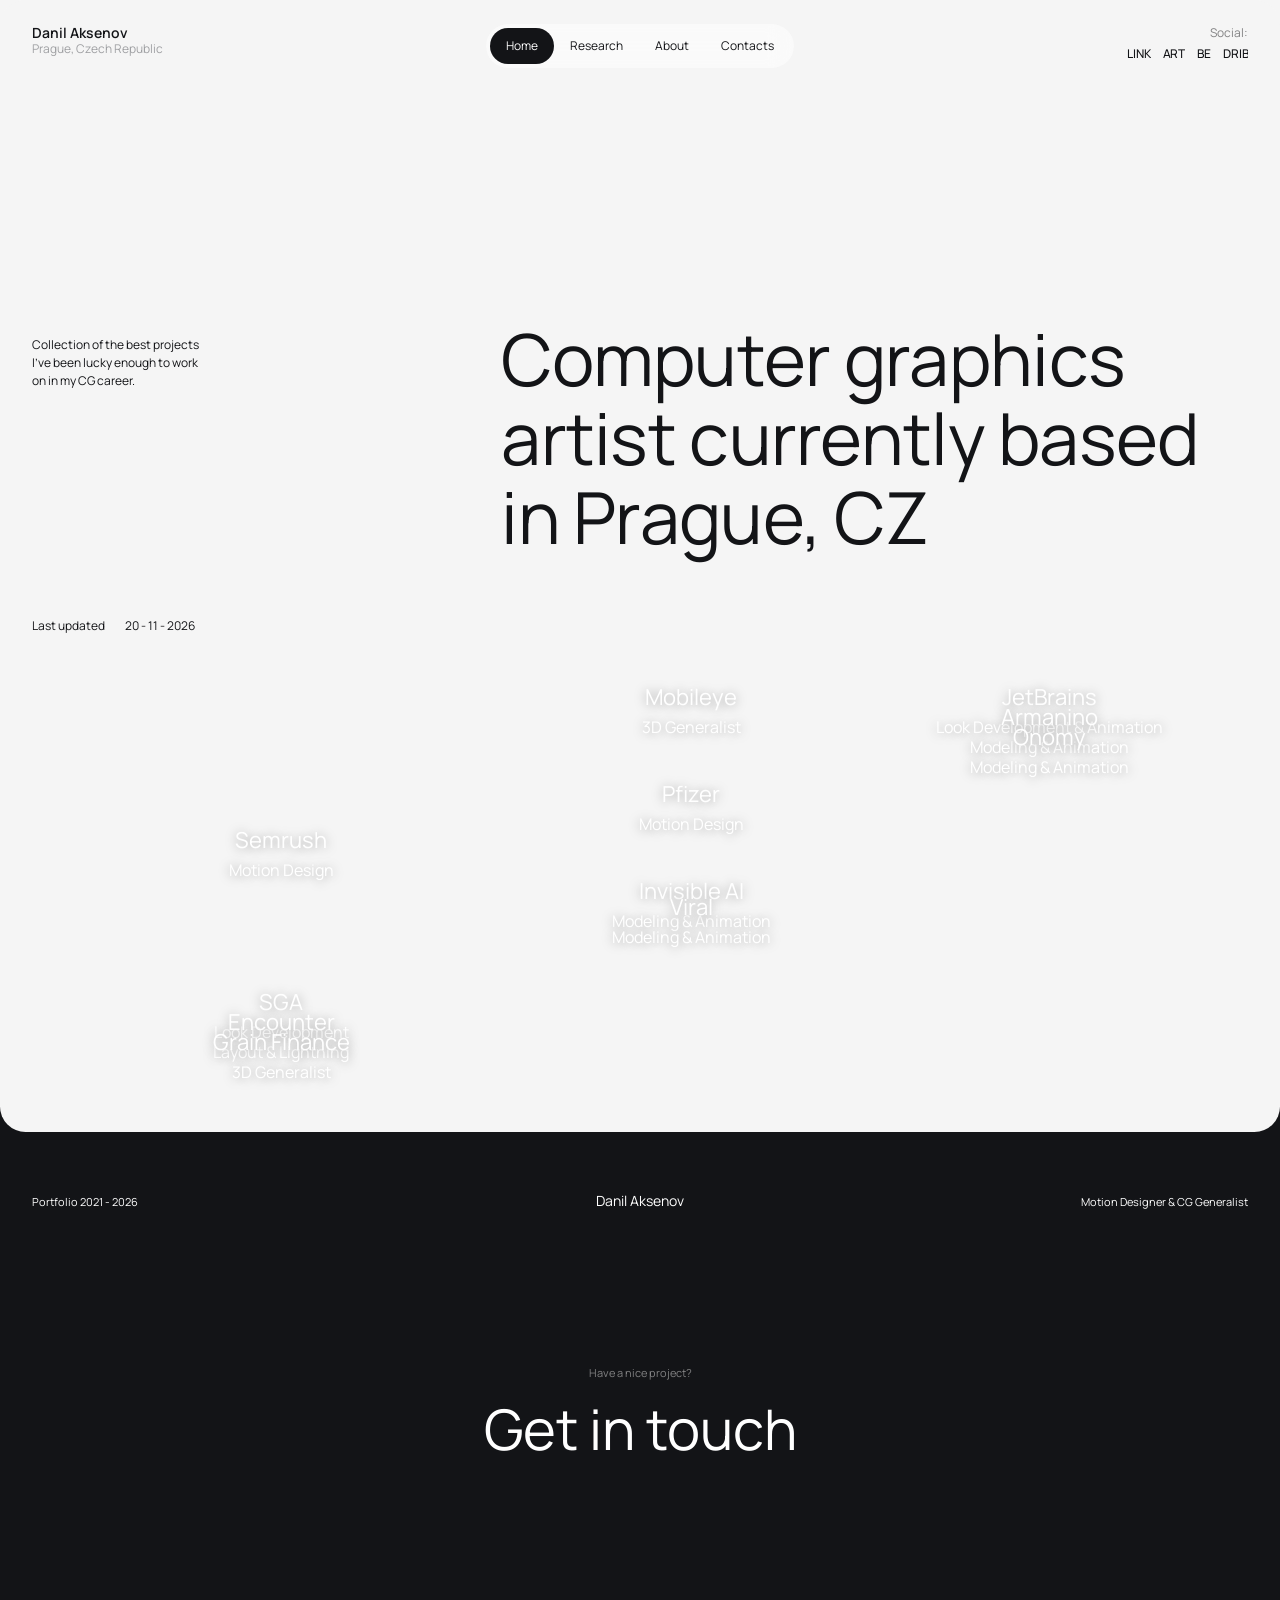
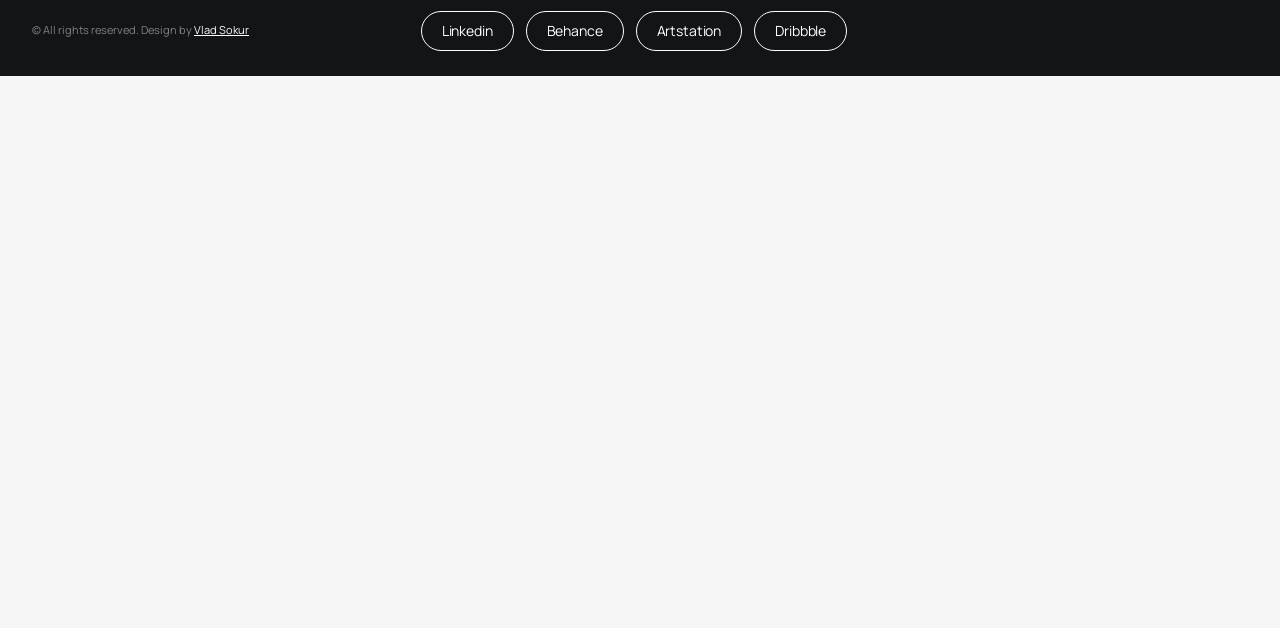
==== commit de91f166: "Publish Pfizer Motion Design project between Mobileye and Invisible AI" ====
--- a/index.html
+++ b/index.html
@@ -1,5 +1,5 @@
 <!doctype html>
-<html lang="en"><head><meta charset="utf-8"><meta name="viewport" content="width=device-width,initial-scale=1"><meta name="description" content="Danil Aksenov — Motion Designer and CG Generalist. Selected projects, research and animation."><title>Danil Aksenov — Motion Designer & CG Generalist</title><link rel="stylesheet" href="fonts.css"><link rel="stylesheet" href="index.css"><link rel="stylesheet" href="migration.css?v=26"></head><body><div class="global w-embed"></div><div data-animation="default" class="navigation w-nav" data-easing2="ease" data-easing="ease" data-collapse="medium" role="banner" data-duration="800" data-doc-height="1"><div class="container nav"><div class="main-grid wf-grid"><div class="brand-logo-wrapper" style="will-change: transform; transform: translate3d(0px, 0%, 0px) scale3d(1, 1, 1) rotateX(0deg) rotateY(0deg) rotateZ(0deg) skew(0deg, 0deg); transform-style: preserve-3d;"><div class="flex-vertical"><a href="index.html?v=26" aria-current="page" class="nav-brand w-nav-brand w--current"><div class="letter-logo _1" style="will-change: opacity; opacity: 1;"><div>Danil Aksenov</div></div></a><div class="nav-location" style="will-change: opacity; opacity: 1;">Prague, Czech Republic</div></div></div><nav role="navigation" id="w-node-_6bff00c8-e530-755f-826a-24de53748403-537483ff" class="menu-nav w-nav-menu"><div class="menu-links-wrapper"><a href="index.html?v=26" aria-current="page" class="floating-item w-inline-block w--current"><div>Home</div></a><a href="galley.html?v=26" class="floating-item w-inline-block"><div>Research</div></a><a href="about.html?v=26" class="floating-item w-inline-block"><div>About</div></a><div class="contact-us-trigger"><a href="mailto:danil.aksenov.personal@gmail.com" class="floating-item w-inline-block"><div>Contacts</div></a></div></div><div id="w-node-_1e26e799-f057-6978-0356-63011d50c113-537483ff" class="nav-link-stack header" style="will-change: transform; transform: translate3d(0px, 0%, 0px) scale3d(1, 1, 1) rotateX(0deg) rotateY(0deg) rotateZ(0deg) skew(0deg, 0deg); transform-style: preserve-3d;"><p class="social-nav small text-color-grey-60" style="will-change: opacity; opacity: 1;">Social:<br></p><div class="nav-social-links-wrapper"><a href="https://www.linkedin.com/in/danielaksenov/" target="_blank" class="nav-link-wrapper _1 w-inline-block" style="will-change: opacity; opacity: 1;"><div class="nav-link-text header" style="transform: translate3d(0px, 0%, 0px) scale3d(1, 1, 1) rotateX(0deg) rotateY(0deg) rotateZ(0deg) skew(0deg, 0deg); transform-style: preserve-3d;">LINK</div></a><a href="https://www.artstation.com/danielaksenov" target="_blank" class="nav-link-wrapper _2 w-inline-block" style="will-change: opacity; opacity: 1;"><div class="nav-link-text header" style="transform: translate3d(0px, 0%, 0px) scale3d(1, 1, 1) rotateX(0deg) rotateY(0deg) rotateZ(0deg) skew(0deg, 0deg); transform-style: preserve-3d;">ART</div></a><a href="https://www.behance.net/danilaksenov" target="_blank" class="nav-link-wrapper _3 w-inline-block" style="will-change: opacity; opacity: 1;"><div class="nav-link-text header" style="transform: translate3d(0px, 0%, 0px) scale3d(1, 1, 1) rotateX(0deg) rotateY(0deg) rotateZ(0deg) skew(0deg, 0deg); transform-style: preserve-3d;">BE</div></a><a href="https://dribbble.com/idanja" target="_blank" class="nav-link-wrapper _1 w-inline-block" style="will-change: opacity; opacity: 1;"><div class="nav-link-text header" style="transform: translate3d(0px, 0%, 0px) scale3d(1, 1, 1) rotateX(0deg) rotateY(0deg) rotateZ(0deg) skew(0deg, 0deg); transform-style: preserve-3d;">Drib</div></a></div></div></nav><div id="w-node-_6bff00c8-e530-755f-826a-24de5374840e-537483ff" class="menu-button w-nav-button" role="button" tabindex="0" aria-label="Toggle menu" aria-expanded="false"><div class="hamburger-icon"><div class="hamburger-bar _1"></div><div class="hamburger-bar _2"></div></div></div></div></div></div><div class="page-wrapper"><div class="section"><div class="container hero w-container"><div class="main-grid wf-grid"><div class="_1st-col-max-width top-margin-m"><div id="w-node-_12ded8d8-88ce-2d5b-c084-29b4864aff2a-014d1ef0" class="flex-vertical full-hight space-between"><p class="paragraph small">Collection of the best projects I've been lucky enough to work on in my CG career. </p><div class="spacer _20"></div><div class="flex-horizontal gap-medium"><p class="paragraph small">Last updated</p><p class="paragraph small">20 - 11 - 2026</p></div></div></div><h1 id="w-node-eea5593f-5096-bcbb-548c-7aca4a2dc20e-014d1ef0" class="bilboard-heading">Computer graphics&nbsp;<br>artist currently based in&nbsp;Prague, CZ<br>‍</h1></div></div></div><div class="columns w-row"><div class="column-3 wf-grid w-col w-col-5"><div class="img_002 img" data-project="spotlight-conference"><a href="#" class="lightbox-link-7 w-inline-block w-lightbox" data-title="Semrush" aria-label="Open Semrush" role="button"><img src="spotlight-conference-cover.gif" alt="Semrush — animated opening sequence" class="image-2" width="960" height="556" loading="lazy" decoding="async"><script type="application/json" class="w-json">{"items":[{"type":"image","url":"spotlight-conference-sequence.gif","width":960,"height":556,"caption":"Semrush — opening sequence"},{"type":"image","url":"spotlight-conference-atmosphere.gif","width":960,"height":556,"caption":"Semrush — lighting and atmosphere"}],"group":""}</script></a><div class="project-name">Semrush<br></div><div class="role">Motion Design<br></div></div><div class="img_002 img" style="transform: translate3d(0px, 0px, 0px) scale3d(1, 1, 1) rotateX(0deg) rotateY(0deg) rotateZ(0deg) skew(0deg, 0deg); transform-style: preserve-3d;"><a href="#" class="lightbox-link-7 w-inline-block w-lightbox" aria-label="Open SGA" role="button"><img src="23c7a71582-677f911bb66220374d6a6f82_eye2-red.gif" loading="lazy" alt="SGA" class="image-2" decoding="async"><script type="application/json" class="w-json">{
+<html lang="en"><head><meta charset="utf-8"><meta name="viewport" content="width=device-width,initial-scale=1"><meta name="description" content="Danil Aksenov — Motion Designer and CG Generalist. Selected projects, research and animation."><title>Danil Aksenov — Motion Designer & CG Generalist</title><link rel="stylesheet" href="fonts.css"><link rel="stylesheet" href="index.css"><link rel="stylesheet" href="migration.css?v=27"></head><body><div class="global w-embed"></div><div data-animation="default" class="navigation w-nav" data-easing2="ease" data-easing="ease" data-collapse="medium" role="banner" data-duration="800" data-doc-height="1"><div class="container nav"><div class="main-grid wf-grid"><div class="brand-logo-wrapper" style="will-change: transform; transform: translate3d(0px, 0%, 0px) scale3d(1, 1, 1) rotateX(0deg) rotateY(0deg) rotateZ(0deg) skew(0deg, 0deg); transform-style: preserve-3d;"><div class="flex-vertical"><a href="index.html?v=26" aria-current="page" class="nav-brand w-nav-brand w--current"><div class="letter-logo _1" style="will-change: opacity; opacity: 1;"><div>Danil Aksenov</div></div></a><div class="nav-location" style="will-change: opacity; opacity: 1;">Prague, Czech Republic</div></div></div><nav role="navigation" id="w-node-_6bff00c8-e530-755f-826a-24de53748403-537483ff" class="menu-nav w-nav-menu"><div class="menu-links-wrapper"><a href="index.html?v=26" aria-current="page" class="floating-item w-inline-block w--current"><div>Home</div></a><a href="galley.html?v=26" class="floating-item w-inline-block"><div>Research</div></a><a href="about.html?v=26" class="floating-item w-inline-block"><div>About</div></a><div class="contact-us-trigger"><a href="mailto:danil.aksenov.personal@gmail.com" class="floating-item w-inline-block"><div>Contacts</div></a></div></div><div id="w-node-_1e26e799-f057-6978-0356-63011d50c113-537483ff" class="nav-link-stack header" style="will-change: transform; transform: translate3d(0px, 0%, 0px) scale3d(1, 1, 1) rotateX(0deg) rotateY(0deg) rotateZ(0deg) skew(0deg, 0deg); transform-style: preserve-3d;"><p class="social-nav small text-color-grey-60" style="will-change: opacity; opacity: 1;">Social:<br></p><div class="nav-social-links-wrapper"><a href="https://www.linkedin.com/in/danielaksenov/" target="_blank" class="nav-link-wrapper _1 w-inline-block" style="will-change: opacity; opacity: 1;"><div class="nav-link-text header" style="transform: translate3d(0px, 0%, 0px) scale3d(1, 1, 1) rotateX(0deg) rotateY(0deg) rotateZ(0deg) skew(0deg, 0deg); transform-style: preserve-3d;">LINK</div></a><a href="https://www.artstation.com/danielaksenov" target="_blank" class="nav-link-wrapper _2 w-inline-block" style="will-change: opacity; opacity: 1;"><div class="nav-link-text header" style="transform: translate3d(0px, 0%, 0px) scale3d(1, 1, 1) rotateX(0deg) rotateY(0deg) rotateZ(0deg) skew(0deg, 0deg); transform-style: preserve-3d;">ART</div></a><a href="https://www.behance.net/danilaksenov" target="_blank" class="nav-link-wrapper _3 w-inline-block" style="will-change: opacity; opacity: 1;"><div class="nav-link-text header" style="transform: translate3d(0px, 0%, 0px) scale3d(1, 1, 1) rotateX(0deg) rotateY(0deg) rotateZ(0deg) skew(0deg, 0deg); transform-style: preserve-3d;">BE</div></a><a href="https://dribbble.com/idanja" target="_blank" class="nav-link-wrapper _1 w-inline-block" style="will-change: opacity; opacity: 1;"><div class="nav-link-text header" style="transform: translate3d(0px, 0%, 0px) scale3d(1, 1, 1) rotateX(0deg) rotateY(0deg) rotateZ(0deg) skew(0deg, 0deg); transform-style: preserve-3d;">Drib</div></a></div></div></nav><div id="w-node-_6bff00c8-e530-755f-826a-24de5374840e-537483ff" class="menu-button w-nav-button" role="button" tabindex="0" aria-label="Toggle menu" aria-expanded="false"><div class="hamburger-icon"><div class="hamburger-bar _1"></div><div class="hamburger-bar _2"></div></div></div></div></div></div><div class="page-wrapper"><div class="section"><div class="container hero w-container"><div class="main-grid wf-grid"><div class="_1st-col-max-width top-margin-m"><div id="w-node-_12ded8d8-88ce-2d5b-c084-29b4864aff2a-014d1ef0" class="flex-vertical full-hight space-between"><p class="paragraph small">Collection of the best projects I've been lucky enough to work on in my CG career. </p><div class="spacer _20"></div><div class="flex-horizontal gap-medium"><p class="paragraph small">Last updated</p><p class="paragraph small">20 - 11 - 2026</p></div></div></div><h1 id="w-node-eea5593f-5096-bcbb-548c-7aca4a2dc20e-014d1ef0" class="bilboard-heading">Computer graphics&nbsp;<br>artist currently based in&nbsp;Prague, CZ<br>‍</h1></div></div></div><div class="columns w-row"><div class="column-3 wf-grid w-col w-col-5"><div class="img_002 img" data-project="spotlight-conference"><a href="#" class="lightbox-link-7 w-inline-block w-lightbox" data-title="Semrush" aria-label="Open Semrush" role="button"><img src="spotlight-conference-cover.gif" alt="Semrush — animated opening sequence" class="image-2" width="960" height="556" loading="lazy" decoding="async"><script type="application/json" class="w-json">{"items":[{"type":"image","url":"spotlight-conference-sequence.gif","width":960,"height":556,"caption":"Semrush — opening sequence"},{"type":"image","url":"spotlight-conference-atmosphere.gif","width":960,"height":556,"caption":"Semrush — lighting and atmosphere"}],"group":""}</script></a><div class="project-name">Semrush<br></div><div class="role">Motion Design<br></div></div><div class="img_002 img" style="transform: translate3d(0px, 0px, 0px) scale3d(1, 1, 1) rotateX(0deg) rotateY(0deg) rotateZ(0deg) skew(0deg, 0deg); transform-style: preserve-3d;"><a href="#" class="lightbox-link-7 w-inline-block w-lightbox" aria-label="Open SGA" role="button"><img src="23c7a71582-677f911bb66220374d6a6f82_eye2-red.gif" loading="lazy" alt="SGA" class="image-2" decoding="async"><script type="application/json" class="w-json">{
   "items": [
     {
       "_id": "677f933f2c4178d35f7b1e13",
@@ -144,7 +144,7 @@
     }
   ],
   "group": ""
-}</script></a><div class="project-name">Mobileye<br></div><div class="role">3D Generalist<br></div></div><div class="img_002 img" style="transform: translate3d(0px, 0px, 0px) scale3d(1, 1, 1) rotateX(0deg) rotateY(0deg) rotateZ(0deg) skew(0deg, 0deg); transform-style: preserve-3d;"><a href="#" class="lightbox-link-3 w-inline-block w-lightbox" aria-label="Open Invisible AI" role="button"><img src="012244b14d-677ea8f619e6b197e07360fa_cover4.jpg" loading="lazy" alt="Invisible AI" class="image-3" decoding="async"><script type="application/json" class="w-json">{
+}</script></a><div class="project-name">Mobileye<br></div><div class="role">3D Generalist<br></div></div><div class="img_002 img" data-project="pfizer"><a href="#" class="lightbox-link-7 w-inline-block w-lightbox" data-title="Pfizer" aria-label="Open Pfizer" role="button"><img src="pfizer-scene-01.gif" alt="Pfizer — Scene 1" class="image-2" width="960" height="540" loading="lazy" decoding="async"><script type="application/json" class="w-json">{"items":[{"type":"image","url":"pfizer-scene-01.gif","width":960,"height":540,"caption":"Pfizer — Scene 1"},{"type":"image","url":"pfizer-scene-02.gif","width":960,"height":540,"caption":"Pfizer — Scene 2"},{"type":"image","url":"pfizer-scene-03.gif","width":960,"height":540,"caption":"Pfizer — Scene 3"},{"type":"image","url":"pfizer-scene-04.gif","width":960,"height":540,"caption":"Pfizer — Scene 4"}],"group":""}</script></a><div class="project-name">Pfizer<br></div><div class="role">Motion Design<br></div></div><div class="img_002 img" style="transform: translate3d(0px, 0px, 0px) scale3d(1, 1, 1) rotateX(0deg) rotateY(0deg) rotateZ(0deg) skew(0deg, 0deg); transform-style: preserve-3d;"><a href="#" class="lightbox-link-3 w-inline-block w-lightbox" aria-label="Open Invisible AI" role="button"><img src="012244b14d-677ea8f619e6b197e07360fa_cover4.jpg" loading="lazy" alt="Invisible AI" class="image-3" decoding="async"><script type="application/json" class="w-json">{
   "items": [
     {
       "_id": "677ea5c5fb11ecca5392c798",
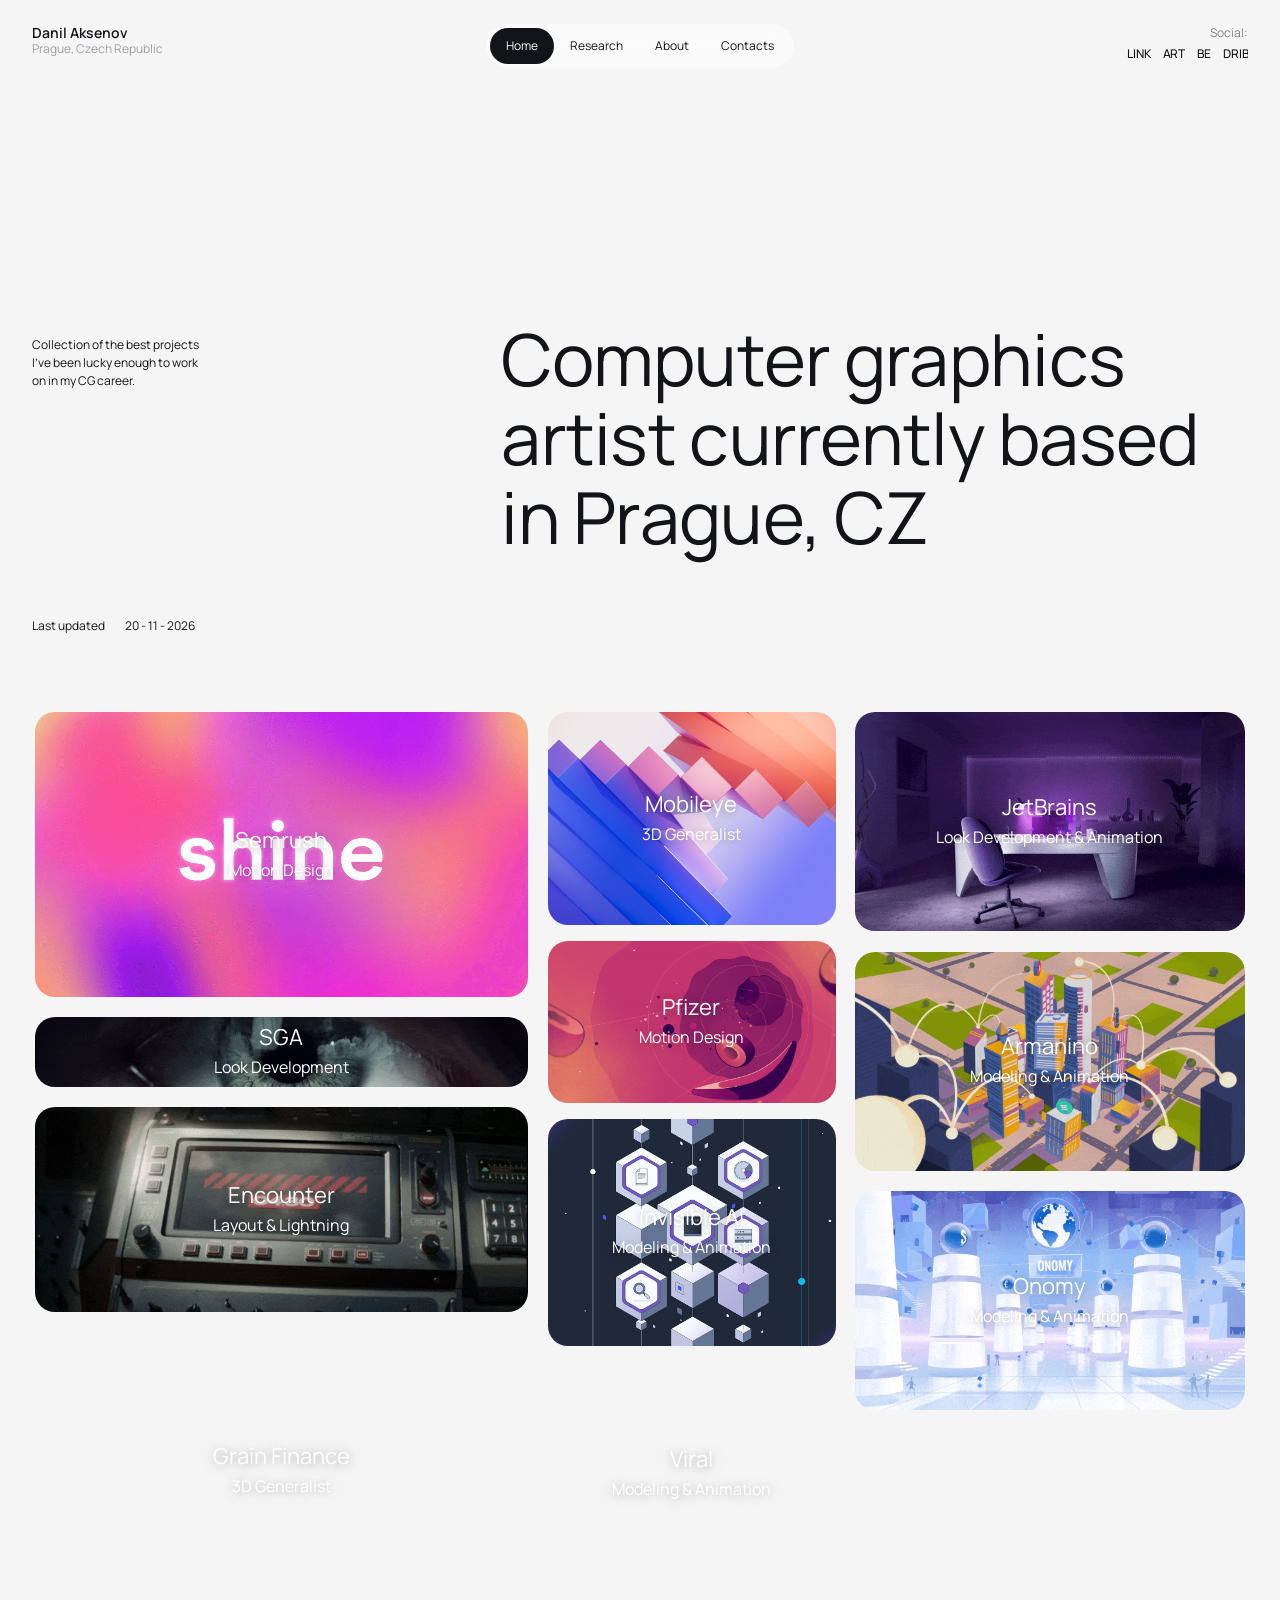
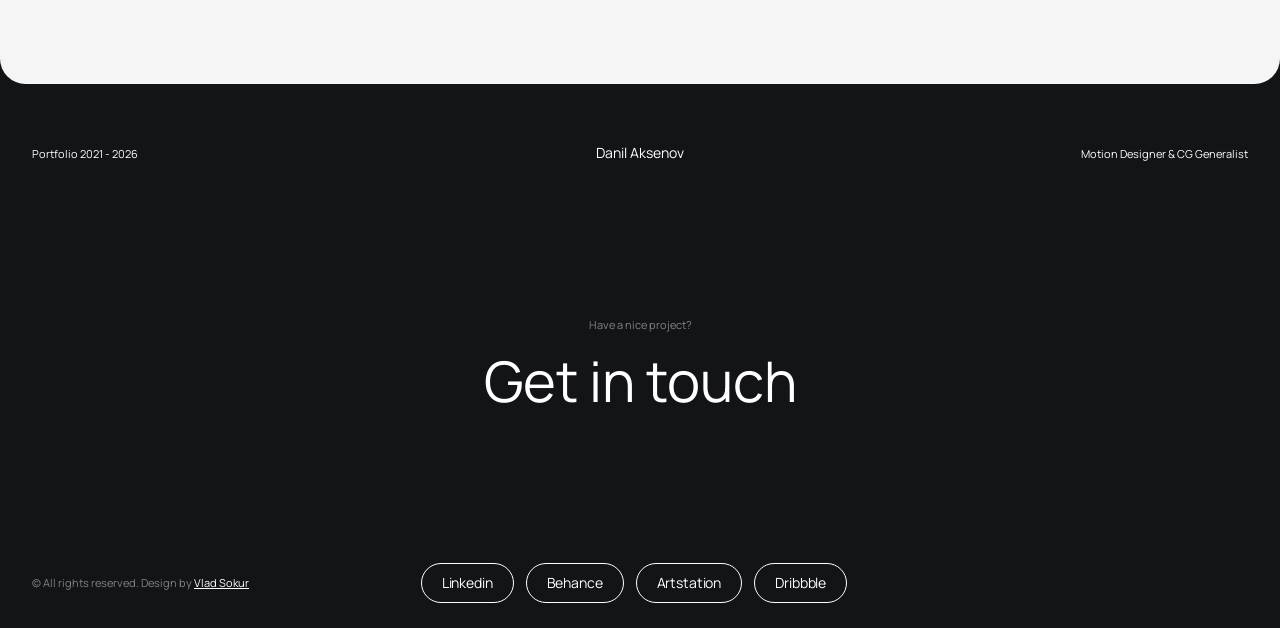
==== commit 62c17986: "Use clean page URLs: home, research and about" ====
--- a/index.html
+++ b/index.html
@@ -1,5 +1,5 @@
 <!doctype html>
-<html lang="en"><head><meta charset="utf-8"><meta name="viewport" content="width=device-width,initial-scale=1"><meta name="description" content="Danil Aksenov — Motion Designer and CG Generalist. Selected projects, research and animation."><title>Danil Aksenov — Motion Designer & CG Generalist</title><link rel="stylesheet" href="fonts.css"><link rel="stylesheet" href="index.css"><link rel="stylesheet" href="migration.css?v=27"></head><body><div class="global w-embed"></div><div data-animation="default" class="navigation w-nav" data-easing2="ease" data-easing="ease" data-collapse="medium" role="banner" data-duration="800" data-doc-height="1"><div class="container nav"><div class="main-grid wf-grid"><div class="brand-logo-wrapper" style="will-change: transform; transform: translate3d(0px, 0%, 0px) scale3d(1, 1, 1) rotateX(0deg) rotateY(0deg) rotateZ(0deg) skew(0deg, 0deg); transform-style: preserve-3d;"><div class="flex-vertical"><a href="index.html?v=26" aria-current="page" class="nav-brand w-nav-brand w--current"><div class="letter-logo _1" style="will-change: opacity; opacity: 1;"><div>Danil Aksenov</div></div></a><div class="nav-location" style="will-change: opacity; opacity: 1;">Prague, Czech Republic</div></div></div><nav role="navigation" id="w-node-_6bff00c8-e530-755f-826a-24de53748403-537483ff" class="menu-nav w-nav-menu"><div class="menu-links-wrapper"><a href="index.html?v=26" aria-current="page" class="floating-item w-inline-block w--current"><div>Home</div></a><a href="galley.html?v=26" class="floating-item w-inline-block"><div>Research</div></a><a href="about.html?v=26" class="floating-item w-inline-block"><div>About</div></a><div class="contact-us-trigger"><a href="mailto:danil.aksenov.personal@gmail.com" class="floating-item w-inline-block"><div>Contacts</div></a></div></div><div id="w-node-_1e26e799-f057-6978-0356-63011d50c113-537483ff" class="nav-link-stack header" style="will-change: transform; transform: translate3d(0px, 0%, 0px) scale3d(1, 1, 1) rotateX(0deg) rotateY(0deg) rotateZ(0deg) skew(0deg, 0deg); transform-style: preserve-3d;"><p class="social-nav small text-color-grey-60" style="will-change: opacity; opacity: 1;">Social:<br></p><div class="nav-social-links-wrapper"><a href="https://www.linkedin.com/in/danielaksenov/" target="_blank" class="nav-link-wrapper _1 w-inline-block" style="will-change: opacity; opacity: 1;"><div class="nav-link-text header" style="transform: translate3d(0px, 0%, 0px) scale3d(1, 1, 1) rotateX(0deg) rotateY(0deg) rotateZ(0deg) skew(0deg, 0deg); transform-style: preserve-3d;">LINK</div></a><a href="https://www.artstation.com/danielaksenov" target="_blank" class="nav-link-wrapper _2 w-inline-block" style="will-change: opacity; opacity: 1;"><div class="nav-link-text header" style="transform: translate3d(0px, 0%, 0px) scale3d(1, 1, 1) rotateX(0deg) rotateY(0deg) rotateZ(0deg) skew(0deg, 0deg); transform-style: preserve-3d;">ART</div></a><a href="https://www.behance.net/danilaksenov" target="_blank" class="nav-link-wrapper _3 w-inline-block" style="will-change: opacity; opacity: 1;"><div class="nav-link-text header" style="transform: translate3d(0px, 0%, 0px) scale3d(1, 1, 1) rotateX(0deg) rotateY(0deg) rotateZ(0deg) skew(0deg, 0deg); transform-style: preserve-3d;">BE</div></a><a href="https://dribbble.com/idanja" target="_blank" class="nav-link-wrapper _1 w-inline-block" style="will-change: opacity; opacity: 1;"><div class="nav-link-text header" style="transform: translate3d(0px, 0%, 0px) scale3d(1, 1, 1) rotateX(0deg) rotateY(0deg) rotateZ(0deg) skew(0deg, 0deg); transform-style: preserve-3d;">Drib</div></a></div></div></nav><div id="w-node-_6bff00c8-e530-755f-826a-24de5374840e-537483ff" class="menu-button w-nav-button" role="button" tabindex="0" aria-label="Toggle menu" aria-expanded="false"><div class="hamburger-icon"><div class="hamburger-bar _1"></div><div class="hamburger-bar _2"></div></div></div></div></div></div><div class="page-wrapper"><div class="section"><div class="container hero w-container"><div class="main-grid wf-grid"><div class="_1st-col-max-width top-margin-m"><div id="w-node-_12ded8d8-88ce-2d5b-c084-29b4864aff2a-014d1ef0" class="flex-vertical full-hight space-between"><p class="paragraph small">Collection of the best projects I've been lucky enough to work on in my CG career. </p><div class="spacer _20"></div><div class="flex-horizontal gap-medium"><p class="paragraph small">Last updated</p><p class="paragraph small">20 - 11 - 2026</p></div></div></div><h1 id="w-node-eea5593f-5096-bcbb-548c-7aca4a2dc20e-014d1ef0" class="bilboard-heading">Computer graphics&nbsp;<br>artist currently based in&nbsp;Prague, CZ<br>‍</h1></div></div></div><div class="columns w-row"><div class="column-3 wf-grid w-col w-col-5"><div class="img_002 img" data-project="spotlight-conference"><a href="#" class="lightbox-link-7 w-inline-block w-lightbox" data-title="Semrush" aria-label="Open Semrush" role="button"><img src="spotlight-conference-cover.gif" alt="Semrush — animated opening sequence" class="image-2" width="960" height="556" loading="lazy" decoding="async"><script type="application/json" class="w-json">{"items":[{"type":"image","url":"spotlight-conference-sequence.gif","width":960,"height":556,"caption":"Semrush — opening sequence"},{"type":"image","url":"spotlight-conference-atmosphere.gif","width":960,"height":556,"caption":"Semrush — lighting and atmosphere"}],"group":""}</script></a><div class="project-name">Semrush<br></div><div class="role">Motion Design<br></div></div><div class="img_002 img" style="transform: translate3d(0px, 0px, 0px) scale3d(1, 1, 1) rotateX(0deg) rotateY(0deg) rotateZ(0deg) skew(0deg, 0deg); transform-style: preserve-3d;"><a href="#" class="lightbox-link-7 w-inline-block w-lightbox" aria-label="Open SGA" role="button"><img src="23c7a71582-677f911bb66220374d6a6f82_eye2-red.gif" loading="lazy" alt="SGA" class="image-2" decoding="async"><script type="application/json" class="w-json">{
+<html lang="en"><head><meta charset="utf-8"><meta name="viewport" content="width=device-width,initial-scale=1"><meta name="description" content="Danil Aksenov — Motion Designer and CG Generalist. Selected projects, research and animation."><title>Danil Aksenov — Motion Designer & CG Generalist</title><link rel="stylesheet" href="fonts.css"><link rel="stylesheet" href="index.css"><link rel="stylesheet" href="migration.css?v=27"></head><body><div class="global w-embed"></div><div data-animation="default" class="navigation w-nav" data-easing2="ease" data-easing="ease" data-collapse="medium" role="banner" data-duration="800" data-doc-height="1"><div class="container nav"><div class="main-grid wf-grid"><div class="brand-logo-wrapper" style="will-change: transform; transform: translate3d(0px, 0%, 0px) scale3d(1, 1, 1) rotateX(0deg) rotateY(0deg) rotateZ(0deg) skew(0deg, 0deg); transform-style: preserve-3d;"><div class="flex-vertical"><a href="home" aria-current="page" class="nav-brand w-nav-brand w--current"><div class="letter-logo _1" style="will-change: opacity; opacity: 1;"><div>Danil Aksenov</div></div></a><div class="nav-location" style="will-change: opacity; opacity: 1;">Prague, Czech Republic</div></div></div><nav role="navigation" id="w-node-_6bff00c8-e530-755f-826a-24de53748403-537483ff" class="menu-nav w-nav-menu"><div class="menu-links-wrapper"><a href="home" aria-current="page" class="floating-item w-inline-block w--current"><div>Home</div></a><a href="research" class="floating-item w-inline-block"><div>Research</div></a><a href="about" class="floating-item w-inline-block"><div>About</div></a><div class="contact-us-trigger"><a href="mailto:danil.aksenov.personal@gmail.com" class="floating-item w-inline-block"><div>Contacts</div></a></div></div><div id="w-node-_1e26e799-f057-6978-0356-63011d50c113-537483ff" class="nav-link-stack header" style="will-change: transform; transform: translate3d(0px, 0%, 0px) scale3d(1, 1, 1) rotateX(0deg) rotateY(0deg) rotateZ(0deg) skew(0deg, 0deg); transform-style: preserve-3d;"><p class="social-nav small text-color-grey-60" style="will-change: opacity; opacity: 1;">Social:<br></p><div class="nav-social-links-wrapper"><a href="https://www.linkedin.com/in/danielaksenov/" target="_blank" class="nav-link-wrapper _1 w-inline-block" style="will-change: opacity; opacity: 1;"><div class="nav-link-text header" style="transform: translate3d(0px, 0%, 0px) scale3d(1, 1, 1) rotateX(0deg) rotateY(0deg) rotateZ(0deg) skew(0deg, 0deg); transform-style: preserve-3d;">LINK</div></a><a href="https://www.artstation.com/danielaksenov" target="_blank" class="nav-link-wrapper _2 w-inline-block" style="will-change: opacity; opacity: 1;"><div class="nav-link-text header" style="transform: translate3d(0px, 0%, 0px) scale3d(1, 1, 1) rotateX(0deg) rotateY(0deg) rotateZ(0deg) skew(0deg, 0deg); transform-style: preserve-3d;">ART</div></a><a href="https://www.behance.net/danilaksenov" target="_blank" class="nav-link-wrapper _3 w-inline-block" style="will-change: opacity; opacity: 1;"><div class="nav-link-text header" style="transform: translate3d(0px, 0%, 0px) scale3d(1, 1, 1) rotateX(0deg) rotateY(0deg) rotateZ(0deg) skew(0deg, 0deg); transform-style: preserve-3d;">BE</div></a><a href="https://dribbble.com/idanja" target="_blank" class="nav-link-wrapper _1 w-inline-block" style="will-change: opacity; opacity: 1;"><div class="nav-link-text header" style="transform: translate3d(0px, 0%, 0px) scale3d(1, 1, 1) rotateX(0deg) rotateY(0deg) rotateZ(0deg) skew(0deg, 0deg); transform-style: preserve-3d;">Drib</div></a></div></div></nav><div id="w-node-_6bff00c8-e530-755f-826a-24de5374840e-537483ff" class="menu-button w-nav-button" role="button" tabindex="0" aria-label="Toggle menu" aria-expanded="false"><div class="hamburger-icon"><div class="hamburger-bar _1"></div><div class="hamburger-bar _2"></div></div></div></div></div></div><div class="page-wrapper"><div class="section"><div class="container hero w-container"><div class="main-grid wf-grid"><div class="_1st-col-max-width top-margin-m"><div id="w-node-_12ded8d8-88ce-2d5b-c084-29b4864aff2a-014d1ef0" class="flex-vertical full-hight space-between"><p class="paragraph small">Collection of the best projects I've been lucky enough to work on in my CG career. </p><div class="spacer _20"></div><div class="flex-horizontal gap-medium"><p class="paragraph small">Last updated</p><p class="paragraph small">20 - 11 - 2026</p></div></div></div><h1 id="w-node-eea5593f-5096-bcbb-548c-7aca4a2dc20e-014d1ef0" class="bilboard-heading">Computer graphics&nbsp;<br>artist currently based in&nbsp;Prague, CZ<br>‍</h1></div></div></div><div class="columns w-row"><div class="column-3 wf-grid w-col w-col-5"><div class="img_002 img" data-project="spotlight-conference"><a href="#" class="lightbox-link-7 w-inline-block w-lightbox" data-title="Semrush" aria-label="Open Semrush" role="button"><img src="spotlight-conference-cover.gif" alt="Semrush — animated opening sequence" class="image-2" width="960" height="556" loading="lazy" decoding="async"><script type="application/json" class="w-json">{"items":[{"type":"image","url":"spotlight-conference-sequence.gif","width":960,"height":556,"caption":"Semrush — opening sequence"},{"type":"image","url":"spotlight-conference-atmosphere.gif","width":960,"height":556,"caption":"Semrush — lighting and atmosphere"}],"group":""}</script></a><div class="project-name">Semrush<br></div><div class="role">Motion Design<br></div></div><div class="img_002 img" style="transform: translate3d(0px, 0px, 0px) scale3d(1, 1, 1) rotateX(0deg) rotateY(0deg) rotateZ(0deg) skew(0deg, 0deg); transform-style: preserve-3d;"><a href="#" class="lightbox-link-7 w-inline-block w-lightbox" aria-label="Open SGA" role="button"><img src="23c7a71582-677f911bb66220374d6a6f82_eye2-red.gif" loading="lazy" alt="SGA" class="image-2" decoding="async"><script type="application/json" class="w-json">{
   "items": [
     {
       "_id": "677f933f2c4178d35f7b1e13",
@@ -263,4 +263,4 @@
     }
   ],
   "group": ""
-}</script></a><div class="project-name">Onomy<br></div><div class="role">Modeling &amp;&nbsp;Animation<br></div></div></div></div><div class="w-layout-blockcontainer container-2 w-container"></div></div><div class="footer-wrapper"><div id="contacts" class="section footer"><div class="container footer w-container"><div class="grid"><div class="grid-item animation-reveal-1" style="transform: translate3d(0px, 32px, 0px) scale3d(1, 1, 1) rotateX(0deg) rotateY(0deg) rotateZ(0deg) skew(0deg, 0deg); transform-style: preserve-3d; opacity: 0;"><div class="flex-horizontal justify-space-between align-baseline"><div class="flex-item-33"><p class="paragraph extra-small">Portfolio 2021 - 2026</p></div><div class="flex-item-33 center"><p class="paragraph">Danil Aksenov</p></div><div class="flex-item-33 right"><p class="paragraph extra-small">Motion Designer &amp; CG&nbsp;Generalist</p></div></div></div><div class="footer-contact-wrapper animation-reveal-2" style="opacity: 0; transform: translate3d(0px, 32px, 0px) scale3d(1, 1, 1) rotateX(0deg) rotateY(0deg) rotateZ(0deg) skew(0deg, 0deg); transform-style: preserve-3d;"><p class="paragraph extra-small text-color-grey-60">Have a nice project?</p><div class="spacer _20"></div><a href="mailto:danil.aksenov.personal@gmail.com" class="contact-email-link w-inline-block" aria-label="Email Danil Aksenov at danil.aksenov.personal@gmail.com"><div class="overflow-hidden"><div class="link-floating-text contact-email-text-shadow" style="transform: translate3d(0px, 0%, 0px) scale3d(1, 1, 1) rotateX(0deg) rotateY(0deg) rotateZ(0deg) skew(0deg, 0deg); transform-style: preserve-3d;">Get in touch</div></div></a></div></div><div class="grid"><div class="grid-item _33 footer-2"><div class="footer-bottom-wrapper animation-reveal-2" style="opacity: 0; transform: translate3d(0px, 32px, 0px) scale3d(1, 1, 1) rotateX(0deg) rotateY(0deg) rotateZ(0deg) skew(0deg, 0deg); transform-style: preserve-3d;"><div class="paragraph extra-small">© All rights reserved. Design by <a href="https://vladsokur.webflow.io" target="_blank" class="text-link white">Vlad Sokur</a> <br></div></div></div><div class="grid-item _33 footer-center"><div class="footer-bottom-wrapper center-align animation-reveal-2" style="opacity: 0; transform: translate3d(0px, 32px, 0px) scale3d(1, 1, 1) rotateX(0deg) rotateY(0deg) rotateZ(0deg) skew(0deg, 0deg); transform-style: preserve-3d;"><a href="https://www.linkedin.com/in/danielaksenov/" target="_blank" class="button stroke white w-inline-block"><div class="link-text-wrapper"><div class="link-floating-text shadow-medium-light" style="transform: translate3d(0px, 0%, 0px) scale3d(1, 1, 1) rotateX(0deg) rotateY(0deg) rotateZ(0deg) skew(0deg, 0deg); transform-style: preserve-3d;">Linkedin</div></div></a><a href="https://www.behance.net/danilaksenov" target="_blank" class="button stroke white w-inline-block"><div class="link-text-wrapper"><div class="link-floating-text shadow-medium-light" style="transform: translate3d(0px, 0%, 0px) scale3d(1, 1, 1) rotateX(0deg) rotateY(0deg) rotateZ(0deg) skew(0deg, 0deg); transform-style: preserve-3d;">Behance</div></div></a><a href="https://www.artstation.com/danielaksenov" target="_blank" class="button stroke white w-inline-block"><div class="link-text-wrapper"><div class="link-floating-text shadow-medium-light" style="transform: translate3d(0px, 0%, 0px) scale3d(1, 1, 1) rotateX(0deg) rotateY(0deg) rotateZ(0deg) skew(0deg, 0deg); transform-style: preserve-3d;">Artstation</div></div></a><a href="https://dribbble.com/idanja" target="_blank" class="button stroke white w-inline-block"><div class="link-text-wrapper"><div class="link-floating-text shadow-medium-light" style="transform: translate3d(0px, 0%, 0px) scale3d(1, 1, 1) rotateX(0deg) rotateY(0deg) rotateZ(0deg) skew(0deg, 0deg); transform-style: preserve-3d;">Dribbble</div></div></a></div></div></div></div></div></div><script src="site.js?v=26" defer></script></body></html>
+}</script></a><div class="project-name">Onomy<br></div><div class="role">Modeling &amp;&nbsp;Animation<br></div></div></div></div><div class="w-layout-blockcontainer container-2 w-container"></div></div><div class="footer-wrapper"><div id="contacts" class="section footer"><div class="container footer w-container"><div class="grid"><div class="grid-item animation-reveal-1" style="transform: translate3d(0px, 32px, 0px) scale3d(1, 1, 1) rotateX(0deg) rotateY(0deg) rotateZ(0deg) skew(0deg, 0deg); transform-style: preserve-3d; opacity: 0;"><div class="flex-horizontal justify-space-between align-baseline"><div class="flex-item-33"><p class="paragraph extra-small">Portfolio 2021 - 2026</p></div><div class="flex-item-33 center"><p class="paragraph">Danil Aksenov</p></div><div class="flex-item-33 right"><p class="paragraph extra-small">Motion Designer &amp; CG&nbsp;Generalist</p></div></div></div><div class="footer-contact-wrapper animation-reveal-2" style="opacity: 0; transform: translate3d(0px, 32px, 0px) scale3d(1, 1, 1) rotateX(0deg) rotateY(0deg) rotateZ(0deg) skew(0deg, 0deg); transform-style: preserve-3d;"><p class="paragraph extra-small text-color-grey-60">Have a nice project?</p><div class="spacer _20"></div><a href="mailto:danil.aksenov.personal@gmail.com" class="contact-email-link w-inline-block" aria-label="Email Danil Aksenov at danil.aksenov.personal@gmail.com"><div class="overflow-hidden"><div class="link-floating-text contact-email-text-shadow" style="transform: translate3d(0px, 0%, 0px) scale3d(1, 1, 1) rotateX(0deg) rotateY(0deg) rotateZ(0deg) skew(0deg, 0deg); transform-style: preserve-3d;">Get in touch</div></div></a></div></div><div class="grid"><div class="grid-item _33 footer-2"><div class="footer-bottom-wrapper animation-reveal-2" style="opacity: 0; transform: translate3d(0px, 32px, 0px) scale3d(1, 1, 1) rotateX(0deg) rotateY(0deg) rotateZ(0deg) skew(0deg, 0deg); transform-style: preserve-3d;"><div class="paragraph extra-small">© All rights reserved. Design by <a href="https://vladsokur.webflow.io" target="_blank" class="text-link white">Vlad Sokur</a> <br></div></div></div><div class="grid-item _33 footer-center"><div class="footer-bottom-wrapper center-align animation-reveal-2" style="opacity: 0; transform: translate3d(0px, 32px, 0px) scale3d(1, 1, 1) rotateX(0deg) rotateY(0deg) rotateZ(0deg) skew(0deg, 0deg); transform-style: preserve-3d;"><a href="https://www.linkedin.com/in/danielaksenov/" target="_blank" class="button stroke white w-inline-block"><div class="link-text-wrapper"><div class="link-floating-text shadow-medium-light" style="transform: translate3d(0px, 0%, 0px) scale3d(1, 1, 1) rotateX(0deg) rotateY(0deg) rotateZ(0deg) skew(0deg, 0deg); transform-style: preserve-3d;">Linkedin</div></div></a><a href="https://www.behance.net/danilaksenov" target="_blank" class="button stroke white w-inline-block"><div class="link-text-wrapper"><div class="link-floating-text shadow-medium-light" style="transform: translate3d(0px, 0%, 0px) scale3d(1, 1, 1) rotateX(0deg) rotateY(0deg) rotateZ(0deg) skew(0deg, 0deg); transform-style: preserve-3d;">Behance</div></div></a><a href="https://www.artstation.com/danielaksenov" target="_blank" class="button stroke white w-inline-block"><div class="link-text-wrapper"><div class="link-floating-text shadow-medium-light" style="transform: translate3d(0px, 0%, 0px) scale3d(1, 1, 1) rotateX(0deg) rotateY(0deg) rotateZ(0deg) skew(0deg, 0deg); transform-style: preserve-3d;">Artstation</div></div></a><a href="https://dribbble.com/idanja" target="_blank" class="button stroke white w-inline-block"><div class="link-text-wrapper"><div class="link-floating-text shadow-medium-light" style="transform: translate3d(0px, 0%, 0px) scale3d(1, 1, 1) rotateX(0deg) rotateY(0deg) rotateZ(0deg) skew(0deg, 0deg); transform-style: preserve-3d;">Dribbble</div></div></a></div></div></div></div></div></div><script src="site.js?v=27" defer></script></body></html>
